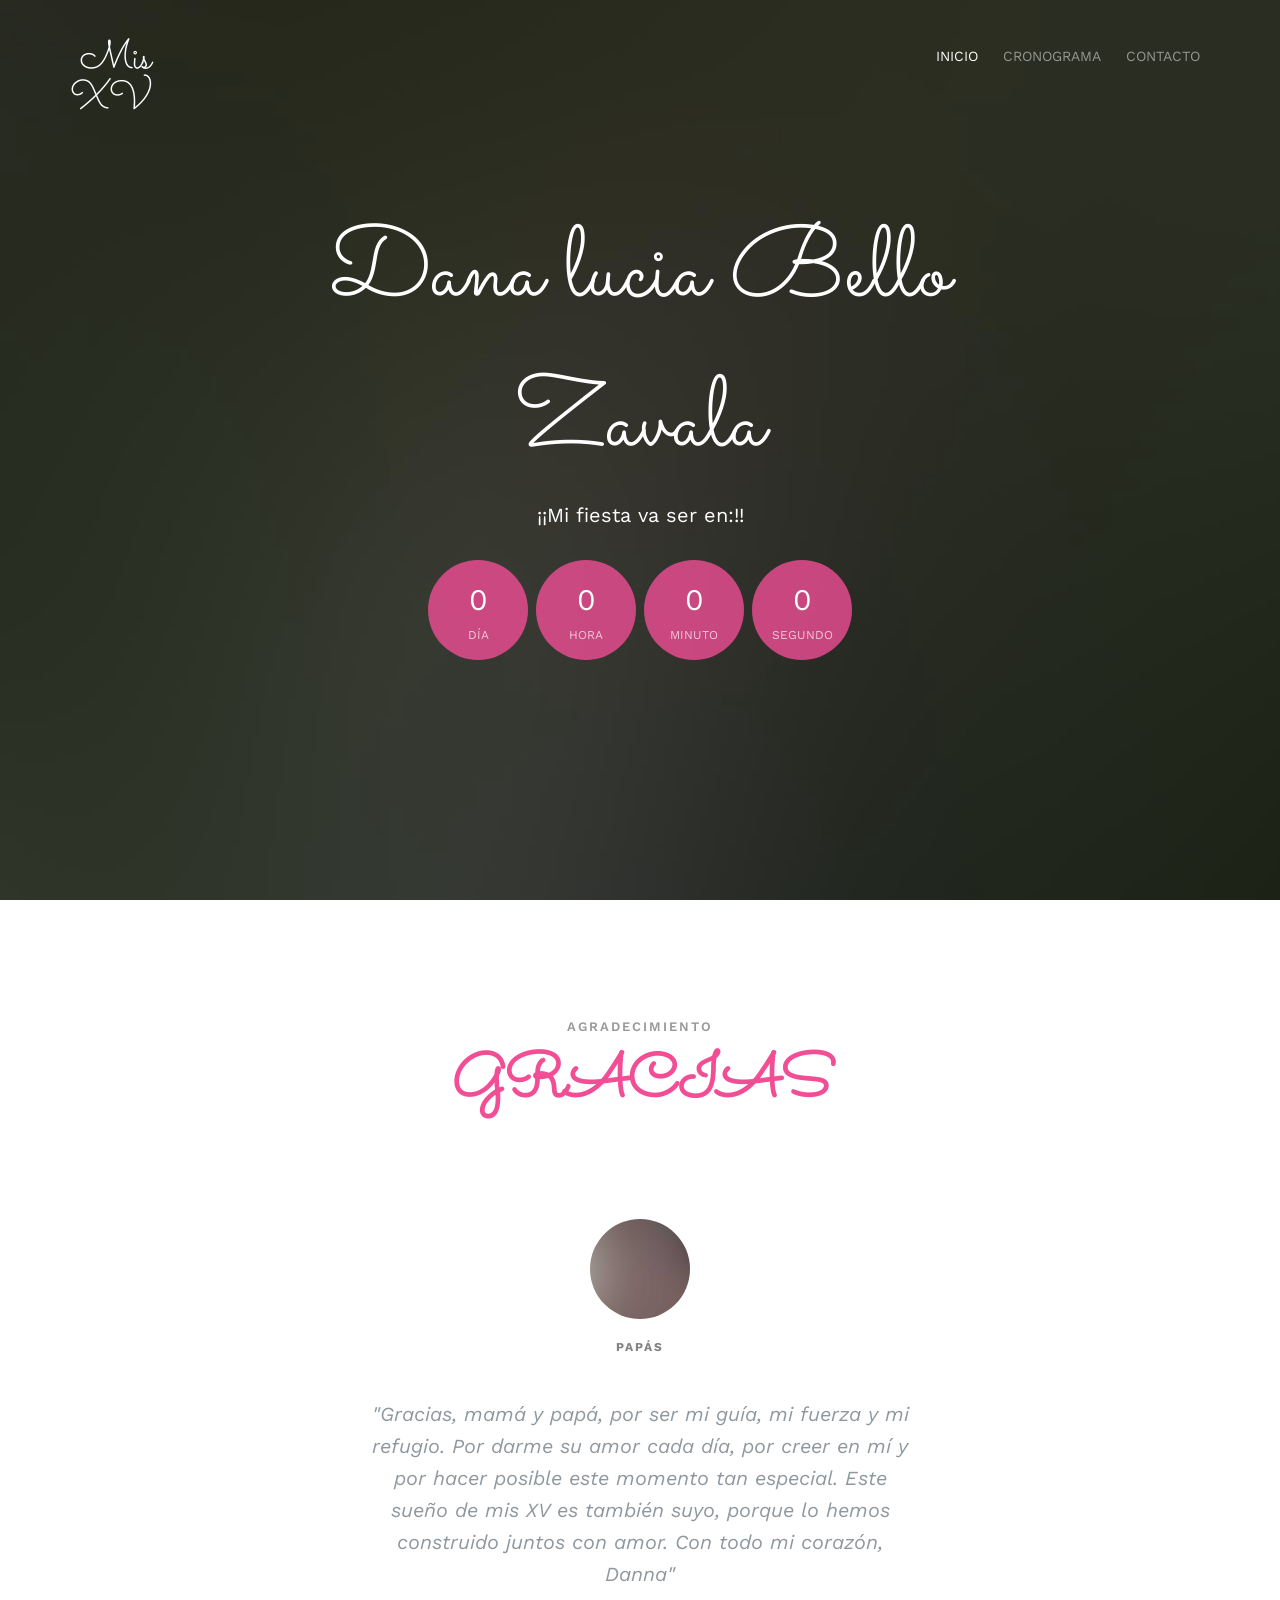
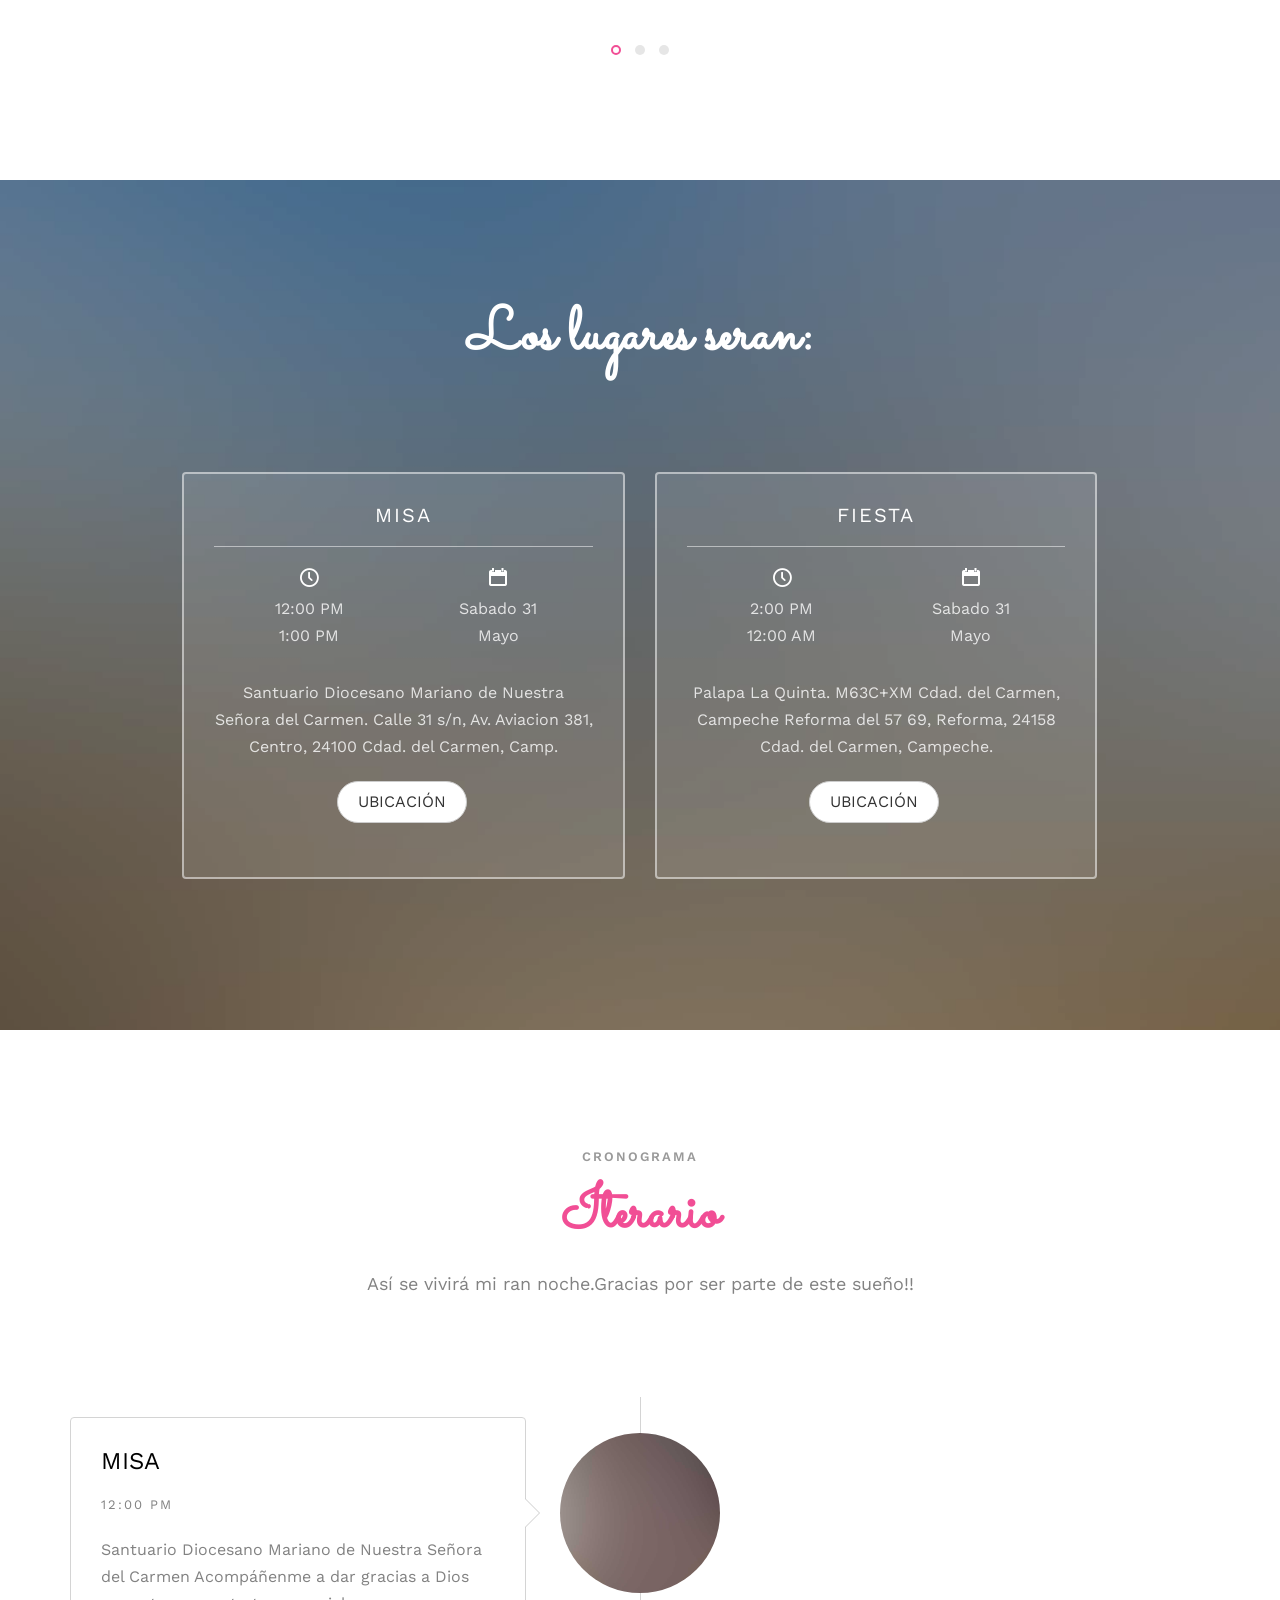
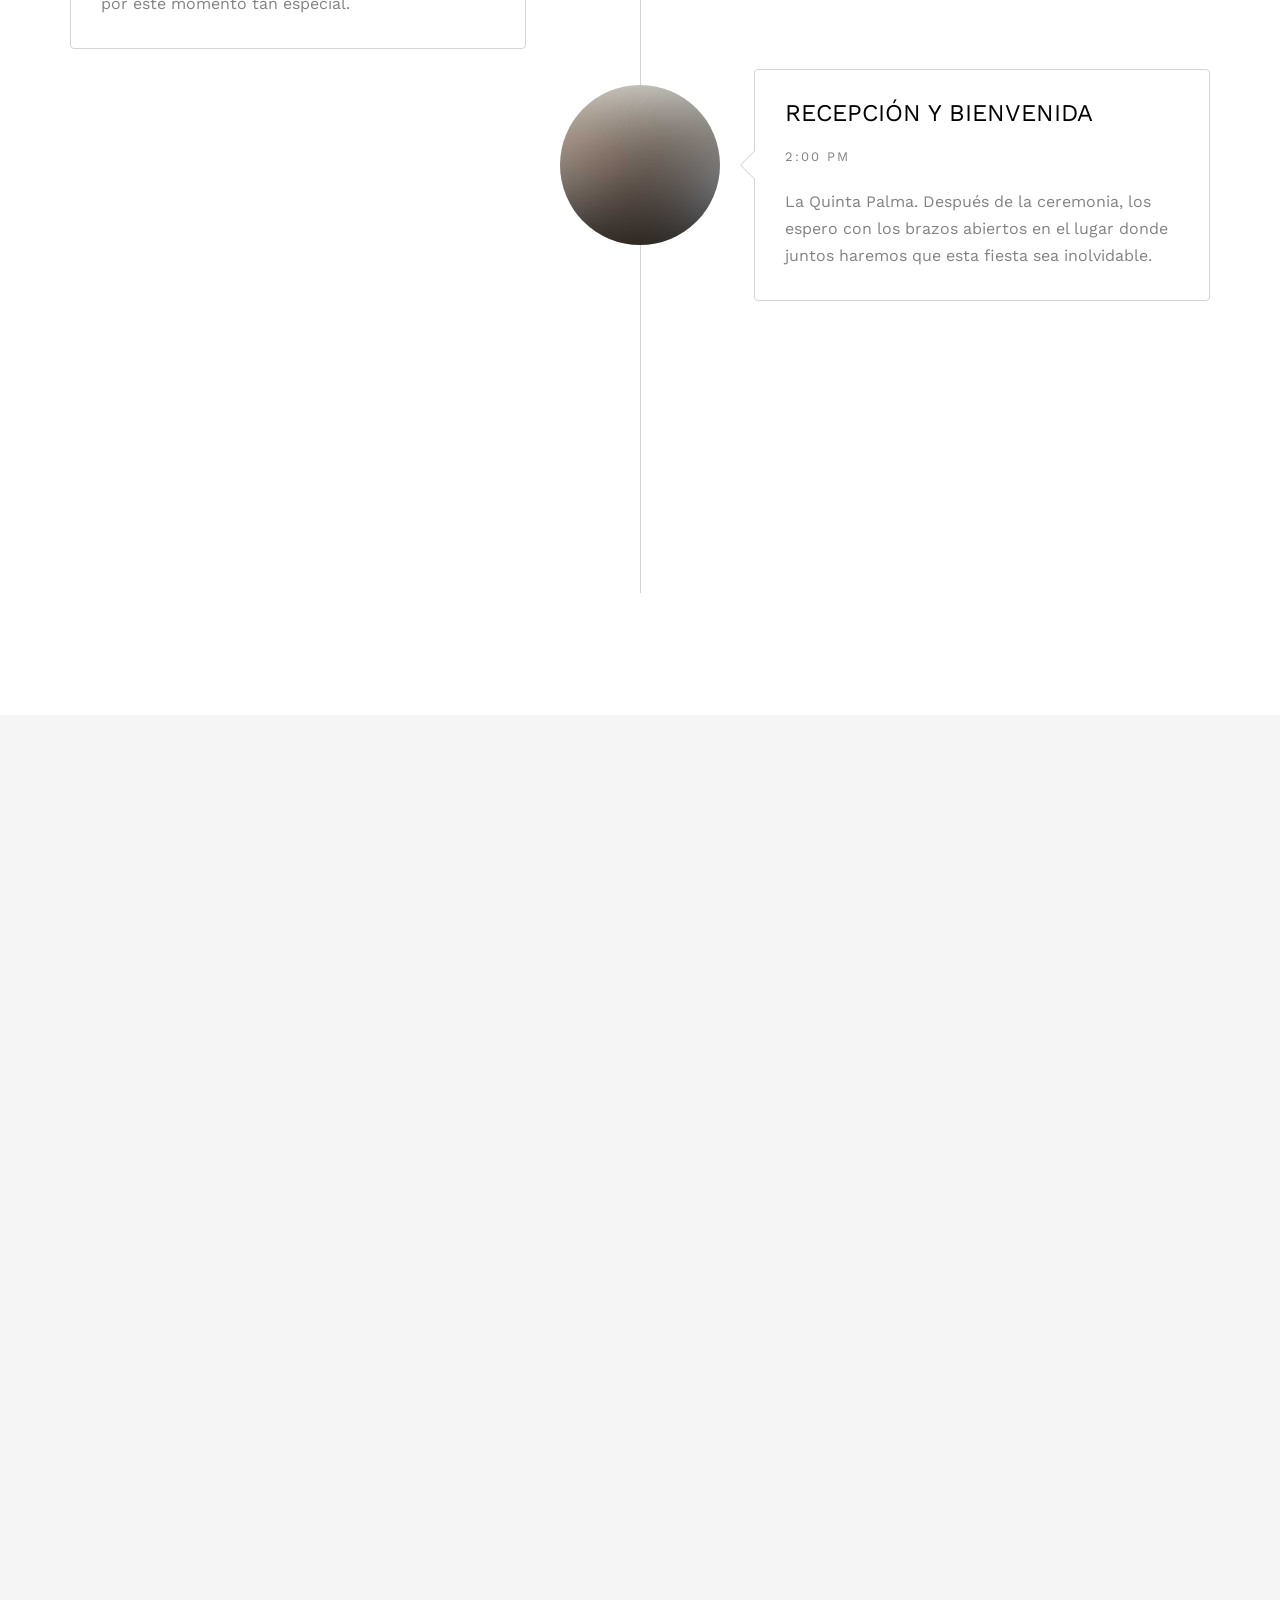
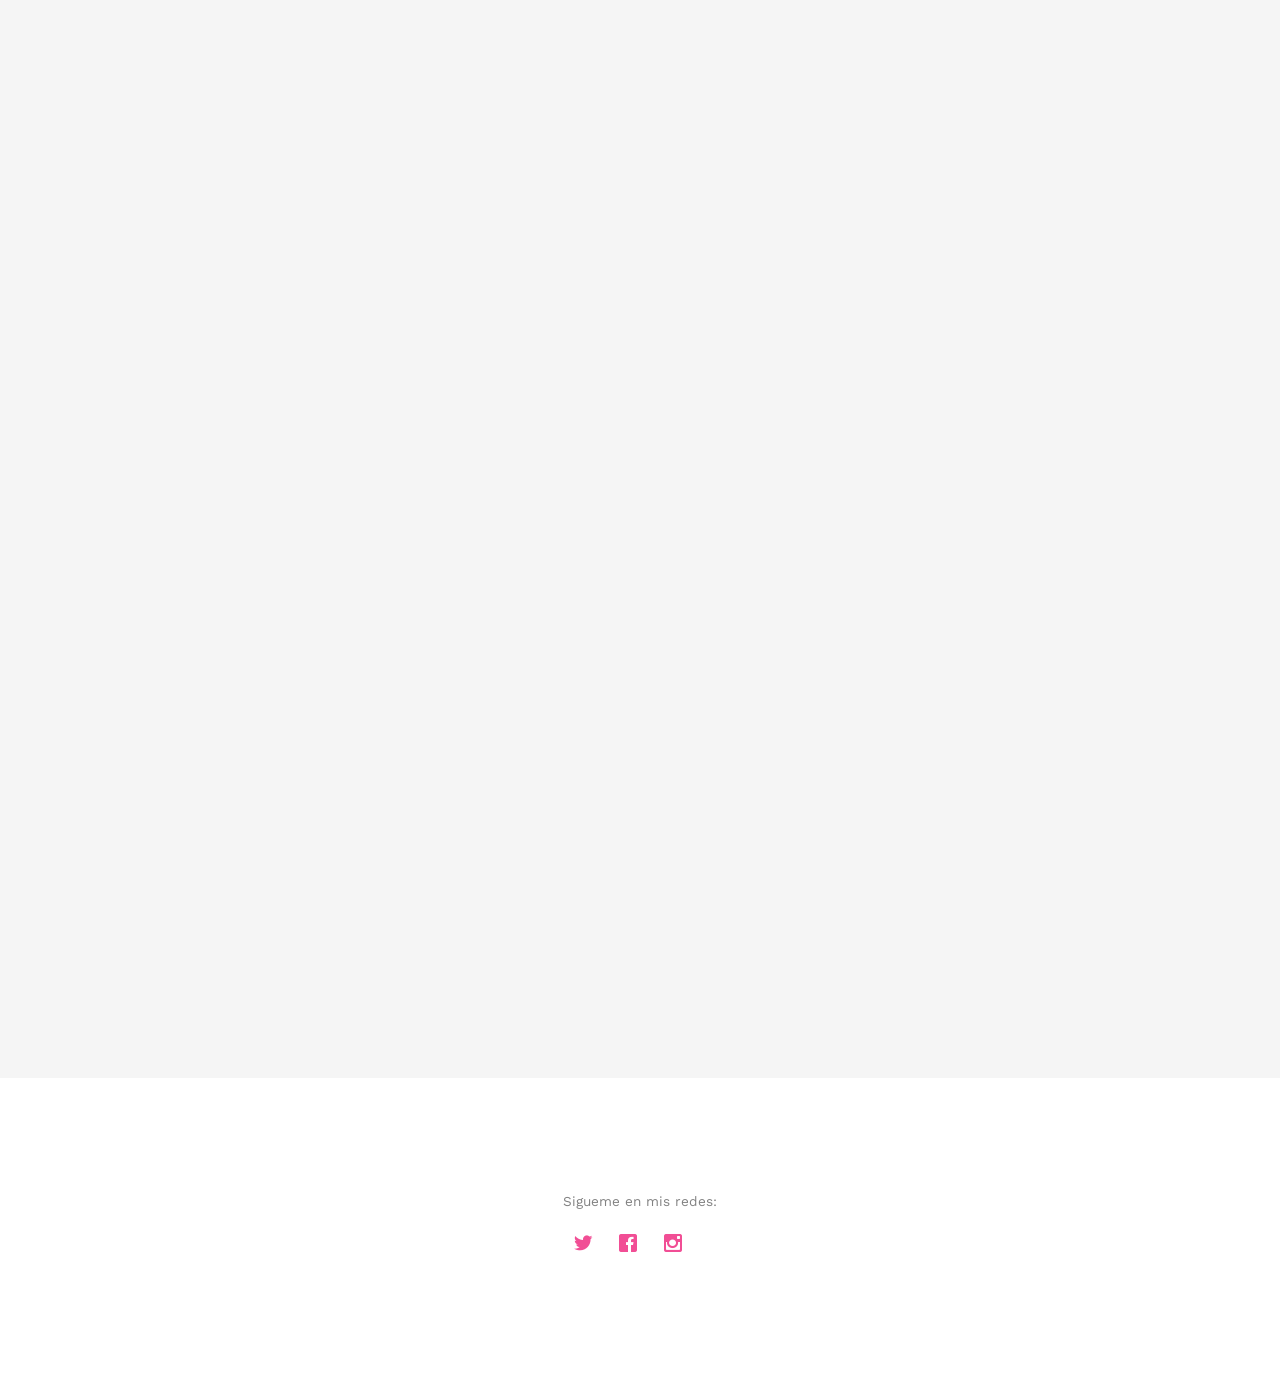
==== index.html @ a2188804 "Add files via upload" ====
<!DOCTYPE html>
<!--[if lt IE 7]>      <html class="no-js lt-ie9 lt-ie8 lt-ie7"> <![endif]-->
<!--[if IE 7]>         <html class="no-js lt-ie9 lt-ie8"> <![endif]-->
<!--[if IE 8]>         <html class="no-js lt-ie9"> <![endif]-->
<!--[if gt IE 8]><!--> <html class="no-js"> <!--<![endif]-->
	<head>
	<meta charset="utf-8">
	<meta http-equiv="X-UA-Compatible" content="IE=edge">
	<title>Mis XV &mdash; 100% Free Fully Responsive HTML5 Template by FREEHTML5.co</title>
	<meta name="viewport" content="width=device-width, initial-scale=1">
	<meta name="description" content="Free HTML5 Template by FREEHTML5.CO" />
	<meta name="keywords" content="free html5, free template, free bootstrap, html5, css3, mobile first, responsive" />
	<meta name="author" content="FREEHTML5.CO" />

  <!-- 
	//////////////////////////////////////////////////////

	FREE HTML5 TEMPLATE 
	DESIGNED & DEVELOPED by FREEHTML5.CO
		
	Website: 		http://freehtml5.co/
	Email: 			info@freehtml5.co
	Twitter: 		http://twitter.com/fh5co
	Facebook: 		https://www.facebook.com/fh5co

	//////////////////////////////////////////////////////
	 -->

  	<!-- Facebook and Twitter integration -->
	<meta property="og:title" content=""/>
	<meta property="og:image" content=""/>
	<meta property="og:url" content=""/>
	<meta property="og:site_name" content=""/>
	<meta property="og:description" content=""/>
	<meta name="twitter:title" content="" />
	<meta name="twitter:image" content="" />
	<meta name="twitter:url" content="" />
	<meta name="twitter:card" content="" />

	<link href='https://fonts.googleapis.com/css?family=Work+Sans:400,300,600,400italic,700' rel='stylesheet' type='text/css'>
	<link href="https://fonts.googleapis.com/css?family=Sacramento" rel="stylesheet">
	
	<!-- Animate.css -->
	<link rel="stylesheet" href="css/animate.css">
	<!-- Icomoon Icon Fonts-->
	<link rel="stylesheet" href="css/icomoon.css">
	<!-- Bootstrap  -->
	<link rel="stylesheet" href="css/bootstrap.css">

	<!-- Magnific Popup -->
	<link rel="stylesheet" href="css/magnific-popup.css">

	<!-- Owl Carousel  -->
	<link rel="stylesheet" href="css/owl.carousel.min.css">
	<link rel="stylesheet" href="css/owl.theme.default.min.css">

	<!-- Theme style  -->
	<link rel="stylesheet" href="css/style.css">

	<!-- Modernizr JS -->
	<script src="js/modernizr-2.6.2.min.js"></script>
	<!-- FOR IE9 below -->
	<!--[if lt IE 9]>
	<script src="js/respond.min.js"></script>
	<![endif]-->

	</head>
	<body>
		
	<div class="fh5co-loader"></div>
	
	<div id="page">
	<nav class="fh5co-nav" role="navigation">
		<div class="container">
			<div class="row">
				<div class="col-xs-2">
					<div id="fh5co-logo"><a href="index.html">Mis XV<strong></strong></a></div>
				</div>
				<div class="col-xs-10 text-right menu-1">
					<ul>
						<li class="active"><a href="index.html">Inicio</a></li>
						<li><a href="#fh5co-couple-story">Cronograma</a></li>
						<!--<li class="has-dropdown">
							<a href="services.html">Services</a>
							<ul class="dropdown">
								<li><a href="#">Web Design</a></li>
								<li><a href="#">eCommerce</a></li>
								<li><a href="#">Branding</a></li>
								<li><a href="#">API</a></li>
							</ul>
						</li>-->
						<!--<li class="has-dropdown">
							<a href="gallery.html">Gallery</a>
							<ul class="dropdown">
								<li><a href="#">HTML5</a></li>
								<li><a href="#">CSS3</a></li>
								<li><a href="#">Sass</a></li>
								<li><a href="#">jQuery</a></li>
							</ul>-->
						</li>
						<li><a href="https://wa.me/527121889838" target="_blank">Contacto</a></li>
					</ul>
				</div>
			</div>
			
		</div>
	</nav>

	<header id="fh5co-header" class="fh5co-cover" role="banner" style="background-image:url(images/img_bg_2.jpg);" data-stellar-background-ratio="0.5">
		<div class="overlay"></div>
		<div class="container">
			<div class="row">
				<div class="col-md-8 col-md-offset-2 text-center">
					<div class="display-t">
						<div class="display-tc animate-box" data-animate-effect="fadeIn">
							<h1>Dana lucia Bello Zavala</h1>
							<h2>¡¡Mi fiesta va ser en:!!</h2>
							<div class="simply-countdown simply-countdown-one"></div>
							<!--<p><a href="#" class="btn btn-default btn-sm">Save the date</a></p>-->
						</div>
					</div>
				</div>
			</div>
		</div>
	</header>

	<div id="fh5co-testimonial">
		<div class="container">
			<div class="row">
				<div class="row animate-box">
					<div class="col-md-8 col-md-offset-2 text-center fh5co-heading">
						<span>AGRADECIMIENTO</span>
						<h2>GRACIAS</h2>
					</div>
				</div>
				<div class="row">
					<div class="col-md-12 animate-box">
						<div class="wrap-testimony">
							<div class="owl-carousel-fullwidth">
								<div class="item">
									<div class="testimony-slide active text-center">
										<figure>
											<img src="images/couple-1.jpg" alt="user">
										</figure>
										<span>Papás</span>
										<blockquote>
											<p>"Gracias, mamá y papá, por ser mi guía, mi fuerza y mi refugio.
												Por darme su amor cada día, por creer en mí y por hacer posible este momento tan especial.
												Este sueño de mis XV es también suyo, porque lo hemos construido juntos con amor.
												
												Con todo mi corazón, Danna"</p>
										</blockquote>
									</div>
								</div>
								<div class="item">
									<div class="testimony-slide active text-center">
										<figure>
											<img src="images/couple-2.jpg" alt="user">
										</figure>
										<span>Famila</span>
										<blockquote>
											<p>"Gracias por estar presente en cada paso de mi vida.
												Por su apoyo, sus abrazos y sus palabras que siempre me animan.
												Hoy celebro mis XV años con alegría porque los tengo a ustedes a mi lado.
												
												Con cariño, Danna."</p>
										</blockquote>
									</div>
								</div>
								<div class="item">
									<div class="testimony-slide active text-center">
										<figure>
											<img src="images/couple-3.jpg" alt="user">
										</figure>
										<span>Invitados</span>
										<blockquote>
											<p>"Gracias por acompañarme en este día tan importante.
												Su presencia ilumina mi fiesta y llena mi corazón de felicidad.
												Espero que esta noche sea tan especial para ustedes como lo es para mí.
												
												Con mucha emoción, Danna."</p>
										</blockquote>
									</div>
								</div>
							</div>
						</div>
					</div>
				</div>
			</div>
		</div>
	</div>

	<!--<div id="fh5co-couple">
		<div class="container">
			<div class="row">
				<div class="col-md-8 col-md-offset-2 text-center fh5co-heading animate-box">
					<h2>Hello!</h2>
					<h3>November 28th, 2016 New York, USA</h3>
					<p>We invited you to celebrate our wedding</p>
				</div>
			</div>
			<div class="couple-wrap animate-box">
				<div class="couple-half">
					<div class="groom">
						<img src="images/groom.jpg" alt="groom" class="img-responsive">
					</div>
					<div class="desc-groom">
						<h3>Joefrey Mahusay</h3>
						<p>Far far away, behind the word mountains, far from the countries Vokalia and Consonantia, there live the blind texts. Separated they live in Bookmarksgrove</p>
					</div>
				</div>
				<p class="heart text-center"><i class="icon-heart2"></i></p>
				<div class="couple-half">
					<div class="bride">
						<img src="images/bride.jpg" alt="groom" class="img-responsive">
					</div>
					<div class="desc-bride">
						<h3>Sheila Mahusay</h3>
						<p>Far far away, behind the word mountains, far from the countries Vokalia and Consonantia, there live the blind texts. Separated they live in Bookmarksgrove</p>
					</div>
				</div>
			</div>
		</div>
	</div>-->

	<div id="fh5co-event" class="fh5co-bg" style="background-image:url(images/img_bg_3.jpg);">
		<div class="overlay"></div>
		<div class="container">
			<div class="row">
				<div class="col-md-8 col-md-offset-2 text-center fh5co-heading animate-box">
					<!--<span>Our Special Events</span>-->
					<h2>Los lugares seran:</h2>
				</div>
			</div>
			<div class="row">
				<div class="display-t">
					<div class="display-tc">
						<div class="col-md-10 col-md-offset-1">
							<div class="col-md-6 col-sm-6 text-center">
								<div class="event-wrap animate-box">
									<h3>Misa</h3>
									<div class="event-col">
										<i class="icon-clock"></i>
										<span>12:00 PM</span>
										<span>1:00 PM</span>
									</div>
									<div class="event-col">
										<i class="icon-calendar"></i>
										<span>Sabado 31</span>
										<span>Mayo</span>
									</div>
								<p>Santuario Diocesano Mariano de Nuestra Señora del Carmen. Calle 31 s/n, Av. Aviacion 381, Centro, 24100 Cdad. del Carmen, Camp.</p>
									<p><a href="https://maps.app.goo.gl/aw6MvXLF7DSbNkbe9" class="btn btn-default btn-sm">UBICACIÓN</a></p>
								</div>
							</div>
							<div class="col-md-6 col-sm-6 text-center">
								<div class="event-wrap animate-box">
									<h3>Fiesta</h3>
									<div class="event-col">
										<i class="icon-clock"></i>
										<span>2:00 PM</span>
										<span>12:00 AM</span>
									</div>
									<div class="event-col">
										<i class="icon-calendar"></i>
										<span>Sabado 31</span>
										<span>Mayo</span>
									</div>
									<p>Palapa La Quinta. M63C+XM Cdad. del Carmen, Campeche Reforma del 57 69, Reforma, 24158 Cdad. del Carmen, Campeche.</p>
									<p><a href="https://maps.app.goo.gl/PUahSH8vD7LzbbPcA" class="btn btn-default btn-sm">UBICACIÓN</a></p>
								</div>
							</div>
						</div>
					</div>
				</div>
			</div>
		</div>
	</div>

	<div id="fh5co-couple-story">
		<div class="container">
			<div class="row">
				<div class="col-md-8 col-md-offset-2 text-center fh5co-heading animate-box">
					<span>Cronograma</span>
					<h2>Iterario</h2>
					<p>Así se vivirá mi ran noche.Gracias por ser parte de este sueño!!</p>
				</div>
			</div>
			<div class="row">
				<div class="col-md-12 col-md-offset-0">
					<ul class="timeline animate-box">
						<li class="animate-box">
							<div class="timeline-badge" style="background-image:url(images/couple-1.jpg);"></div>
							<div class="timeline-panel">
								<div class="timeline-heading">
									<h3 class="timeline-title">MISA</h3>
									<span class="date">12:00 PM</span>
								</div>
								<div class="timeline-body">
									<p>Santuario Diocesano Mariano de Nuestra Señora del Carmen Acompáñenme a dar gracias a Dios por este momento tan especial.</p>
								</div>
							</div>
						</li>
						<li class="timeline-inverted animate-box">
							<div class="timeline-badge" style="background-image:url(images/couple-2.jpg);"></div>
							<div class="timeline-panel">
								<div class="timeline-heading">
									<h3 class="timeline-title">RECEPCIÓN Y BIENVENIDA</h3>
									<span class="date">2:00 PM</span>
								</div>
								<div class="timeline-body">
									<p>La Quinta Palma. Después de la ceremonia, los espero con los brazos abiertos en el lugar donde juntos haremos que esta fiesta sea inolvidable.</p>
								</div>
							</div>
						</li>
						<li class="animate-box">
							<div class="timeline-badge" style="background-image:url(images/couple-3.jpg);"></div>
							<div class="timeline-panel">
								<div class="timeline-heading">
									<h3 class="timeline-title">COMIDA Y CONVIVENCIA</h3>
									<span class="date">2:30 PM</span>
								</div>
								<div class="timeline-body">
									<p>Disfrutemos juntos, Es momento de compartir la mesa y disfrutar de una rica comida preparada con mucho cariño para todos ustedes.</p>
								</div>
							</div>
						</li>
			    	</ul>
				</div>
			</div>
		</div>
	</div>

	<div id="fh5co-gallery" class="fh5co-section-gray">
		<div class="container">
			<div class="row">
				<div class="col-md-8 col-md-offset-2 text-center fh5co-heading animate-box">
					<span>Mis Memorias</span>
					<h2>Galeria</h2>
					<p>Cada fotografía guarda un pedacito de mi historia…
					    Desde mis primeros pasos hasta este gran día, cada sonrisa, cada momento y cada persona que ha formado parte de mi vida están aquí, reflejados en estas imágenes llenas de amor y memorias inolvidables.
						Gracias por ser parte de este viaje que apenas comienza.
					</p>
				</div>
			</div>
			<div class="row row-bottom-padded-md">
				<div class="col-md-12">
					<ul id="fh5co-gallery-list">
						
						<li class="one-third animate-box" data-animate-effect="fadeIn" style="background-image: url(images/gallery-1.jpg); "> 
						<a href="images/gallery-1.jpg">
							<div class="case-studies-summary">
								<span>Niñes</span>
								<h2>Descripcion de la imagen</h2>
							</div>
						</a>
					</li>
					<li class="one-third animate-box" data-animate-effect="fadeIn" style="background-image: url(images/gallery-2.jpg); ">
						<a href="#" class="color-2">
							<div class="case-studies-summary">
								<span>Infancia</span>
								<h2>Descripcion de la imagen</h2>
							</div>
						</a>
					</li>


					<li class="one-third animate-box" data-animate-effect="fadeIn" style="background-image: url(images/gallery-3.jpg); ">
						<a href="#" class="color-3">
							<div class="case-studies-summary">
								<span>Adolecencia</span>
								<h2>Descripcion de la imagen</h2>
							</div>
						</a>
					</li>
					<!--<li class="one-third animate-box" data-animate-effect="fadeIn" style="background-image: url(images/gallery-4.jpg); ">
						<a href="#" class="color-4">
							<div class="case-studies-summary">
								<span>12 Photos</span>
								<h2>Company's Conference Room</h2>
							</div>
						</a>
					</li>

						<li class="one-third animate-box" data-animate-effect="fadeIn" style="background-image: url(images/gallery-5.jpg); ">
							<a href="#" class="color-3">
								<div class="case-studies-summary">
									<span>50 Photos</span>
									<h2>Useful baskets</h2>
								</div>
							</a>
						</li>
						<li class="one-third animate-box" data-animate-effect="fadeIn" style="background-image: url(images/gallery-6.jpg); ">
							<a href="#" class="color-4">
								<div class="case-studies-summary">
									<span>45 Photos</span>
									<h2>Skater man in the road</h2>
								</div>
							</a>
						</li>

						<li class="one-third animate-box" data-animate-effect="fadeIn" style="background-image: url(images/gallery-7.jpg); ">
							<a href="#" class="color-4">
								<div class="case-studies-summary">
									<span>35 Photos</span>
									<h2>Two Glas of Juice</h2>
								</div>
							</a>
						</li>

						<li class="one-third animate-box" data-animate-effect="fadeIn" style="background-image: url(images/gallery-8.jpg); "> 
							<a href="#" class="color-5">
								<div class="case-studies-summary">
									<span>90 Photos</span>
									<h2>Timer starts now!</h2>
								</div>
							</a>
						</li>
						<li class="one-third animate-box" data-animate-effect="fadeIn" style="background-image: url(images/gallery-9.jpg); ">
							<a href="#" class="color-6">
								<div class="case-studies-summary">
									<span>56 Photos</span>
									<h2>Beautiful sunset</h2>
								</div>
							</a>
						</li>-->
					</ul>		
				</div>
			</div>
		</div>
	</div>

	<!--<div id="fh5co-counter" class="fh5co-bg fh5co-counter" style="background-image:url(images/img_bg_5.jpg);">
		<div class="overlay"></div>
		<div class="container">
			<div class="row">
				<div class="display-t">
					<div class="display-tc">
						<div class="col-md-3 col-sm-6 animate-box">
							<div class="feature-center">
								<span class="icon">
									<i class="icon-users"></i>
								</span>

								<span class="counter js-counter" data-from="0" data-to="500" data-speed="5000" data-refresh-interval="50">1</span>
								<span class="counter-label">Estimated Guest</span>

							</div>
						</div>
						<div class="col-md-3 col-sm-6 animate-box">
							<div class="feature-center">
								<span class="icon">
									<i class="icon-user"></i>
								</span>

								<span class="counter js-counter" data-from="0" data-to="1000" data-speed="5000" data-refresh-interval="50">1</span>
								<span class="counter-label">We Catter</span>
							</div>
						</div>
						<div class="col-md-3 col-sm-6 animate-box">
							<div class="feature-center">
								<span class="icon">
									<i class="icon-calendar"></i>
								</span>
								<span class="counter js-counter" data-from="0" data-to="402" data-speed="5000" data-refresh-interval="50">1</span>
								<span class="counter-label">Events Done</span>
							</div>
						</div>
						<div class="col-md-3 col-sm-6 animate-box">
							<div class="feature-center">
								<span class="icon">
									<i class="icon-clock"></i>
								</span>

								<span class="counter js-counter" data-from="0" data-to="2345" data-speed="5000" data-refresh-interval="50">1</span>
								<span class="counter-label">Hours Spent</span>

							</div>
						</div>
					</div>
				</div>
			</div>
		</div>
	</div>-->

	<div id="fh5co-services" class="fh5co-section-gray">
		<div class="container">
			
			<div class="row animate-box">
				<div class="col-md-8 col-md-offset-2 text-center fh5co-heading">
					<h2>We Offer Services</h2>
					<p>Dignissimos asperiores vitae velit veniam totam fuga molestias accusamus alias autem provident. Odit ab aliquam dolor eius.</p>
					<p><a href="https://mesaderegalos.liverpool.com.mx/milistaderegalos/51654977" class="btn btn-default btn-sm">Regalar</a></p>
				</div>
			</div>

			<div class="row">
				<div class="col-md-6 animate-box">
					<div class="fh5co-video fh5co-bg" style="background-image: url(images/img_bg_3.jpg); ">
						<a href="https://vimeo.com/channels/staffpicks/93951774" class="popup-vimeo"><i class="icon-video2"></i></a>
						<div class="overlay"></div>
					</div>
				</div>
			</div>

			
		</div>
	</div>


	<!--<div id="fh5co-started" class="fh5co-bg" style="background-image:url(images/img_bg_4.jpg);">
		<div class="overlay"></div>
		<div class="container">
			<div class="row animate-box">
				<div class="col-md-8 col-md-offset-2 text-center fh5co-heading">
					<h2>Are You Attending?</h2>
					<p>Please Fill-up the form to notify you that you're attending. Thanks.</p>
				</div>
			</div>
			<div class="row animate-box">
				<div class="col-md-10 col-md-offset-1">
					<form class="form-inline">
						<div class="col-md-4 col-sm-4">
							<div class="form-group">
								<label for="name" class="sr-only">Name</label>
								<input type="name" class="form-control" id="name" placeholder="Name">
							</div>
						</div>
						<div class="col-md-4 col-sm-4">
							<div class="form-group">
								<label for="email" class="sr-only">Email</label>
								<input type="email" class="form-control" id="email" placeholder="Email">
							</div>
						</div>
						<div class="col-md-4 col-sm-4">
							<button type="submit" class="btn btn-default btn-block">I am Attending</button>
						</div>
					</form>
				</div>
			</div>
		</div>
	</div>-->

	<footer id="fh5co-footer" role="contentinfo">
		<div class="container">

			<div class="row copyright">
				<div class="col-md-12 text-center">
					<p>
						<small class="block">Sigueme en mis redes:</small> 
						<!--<small class="block">Designed by <a href="http://freehtml5.co/" target="_blank">FREEHTML5.co</a> Demo Images: <a href="http://unsplash.co/" target="_blank">Unsplash</a></small>-->
					</p>
					<p>
						<ul class="fh5co-social-icons">
							<li><a href="#"><i class="icon-twitter"></i></a></li>
							<li><a href="#"><i class="icon-facebook"></i></a></li>
							<li><a href="#"><i class="icon-instagram"></i></a></li>
							<li><a href="#"><i class="icon-whatsapp"></i></a></li>
						</ul>
					</p>
				</div>
			</div>

		</div>
	</footer>
	</div>

	<div class="gototop js-top">
		<a href="#" class="js-gotop"><i class="icon-arrow-up"></i></a>
	</div>
	
	<!-- jQuery -->
	<script src="js/jquery.min.js"></script>
	<!-- jQuery Easing -->
	<script src="js/jquery.easing.1.3.js"></script>
	<!-- Bootstrap -->
	<script src="js/bootstrap.min.js"></script>
	<!-- Waypoints -->
	<script src="js/jquery.waypoints.min.js"></script>
	<!-- Carousel -->
	<script src="js/owl.carousel.min.js"></script>
	<!-- countTo -->
	<script src="js/jquery.countTo.js"></script>

	<!-- Stellar -->
	<script src="js/jquery.stellar.min.js"></script>
	<!-- Magnific Popup -->
	<script src="js/jquery.magnific-popup.min.js"></script>
	<script src="js/magnific-popup-options.js"></script>

	<!-- // <script src="https://cdnjs.cloudflare.com/ajax/libs/prism/0.0.1/prism.min.js"></script> -->
	<script src="js/simplyCountdown.js"></script>
	<!-- Main -->
	<script src="js/main.js"></script>

	<script>
    var d = new Date(new Date().getTime() + 200 * 120 * 120 * 2000);

    // default example
    simplyCountdown('.simply-countdown-one', {
    year: 2025,
    month: 5,
    day: 30,
    hours: 29,
    minutes: 60,
    seconds: 0
});

    //jQuery example
    $('#simply-countdown-losange').simplyCountdown({
        year: d.getFullYear(),
        month: d.getMonth() + 1,
        day: d.getDate(),
        enableUtc: false
    });
</script>

	</body>
</html>
---- css/icomoon.css ----
@font-face {
  font-family: 'icomoon';
  src:  url('../fonts/icomoon/icomoon.eot?6iuir');
  src:  url('../fonts/icomoon/icomoon.eot?6iuir#iefix') format('embedded-opentype'),
    url('../fonts/icomoon/icomoon.ttf?6iuir') format('truetype'),
    url('../fonts/icomoon/icomoon.woff?6iuir') format('woff'),
    url('../fonts/icomoon/icomoon.svg?6iuir#icomoon') format('svg');
  font-weight: normal;
  font-style: normal;
}

[class^="icon-"], [class*=" icon-"] {
  /* use !important to prevent issues with browser extensions that change fonts */
  font-family: 'icomoon' !important;
  speak: none;
  font-style: normal;
  font-weight: normal;
  font-variant: normal;
  text-transform: none;
  line-height: 1;

  /* Better Font Rendering =========== */
  -webkit-font-smoothing: antialiased;
  -moz-osx-font-smoothing: grayscale;
}

.icon-eye:before {
  content: "\e000";
}
.icon-paper-clip:before {
  content: "\e001";
}
.icon-mail:before {
  content: "\e002";
}
.icon-toggle:before {
  content: "\e003";
}
.icon-layout:before {
  content: "\e004";
}
.icon-link:before {
  content: "\e005";
}
.icon-bell:before {
  content: "\e006";
}
.icon-lock:before {
  content: "\e007";
}
.icon-unlock:before {
  content: "\e008";
}
.icon-ribbon:before {
  content: "\e009";
}
.icon-image:before {
  content: "\e010";
}
.icon-signal:before {
  content: "\e011";
}
.icon-target:before {
  content: "\e012";
}
.icon-clipboard:before {
  content: "\e013";
}
.icon-clock:before {
  content: "\e014";
}
.icon-watch:before {
  content: "\e015";
}
.icon-air-play:before {
  content: "\e016";
}
.icon-camera:before {
  content: "\e017";
}
.icon-video:before {
  content: "\e018";
}
.icon-disc:before {
  content: "\e019";
}
.icon-printer:before {
  content: "\e020";
}
.icon-monitor:before {
  content: "\e021";
}
.icon-server:before {
  content: "\e022";
}
.icon-cog:before {
  content: "\e023";
}
.icon-heart:before {
  content: "\e024";
}
.icon-paragraph:before {
  content: "\e025";
}
.icon-align-justify:before {
  content: "\e026";
}
.icon-align-left:before {
  content: "\e027";
}
.icon-align-center:before {
  content: "\e028";
}
.icon-align-right:before {
  content: "\e029";
}
.icon-book:before {
  content: "\e030";
}
.icon-layers:before {
  content: "\e031";
}
.icon-stack:before {
  content: "\e032";
}
.icon-stack-2:before {
  content: "\e033";
}
.icon-paper:before {
  content: "\e034";
}
.icon-paper-stack:before {
  content: "\e035";
}
.icon-search:before {
  content: "\e036";
}
.icon-zoom-in:before {
  content: "\e037";
}
.icon-zoom-out:before {
  content: "\e038";
}
.icon-reply:before {
  content: "\e039";
}
.icon-circle-plus:before {
  content: "\e040";
}
.icon-circle-minus:before {
  content: "\e041";
}
.icon-circle-check:before {
  content: "\e042";
}
.icon-circle-cross:before {
  content: "\e043";
}
.icon-square-plus:before {
  content: "\e044";
}
.icon-square-minus:before {
  content: "\e045";
}
.icon-square-check:before {
  content: "\e046";
}
.icon-square-cross:before {
  content: "\e047";
}
.icon-microphone:before {
  content: "\e048";
}
.icon-record:before {
  content: "\e049";
}
.icon-skip-back:before {
  content: "\e050";
}
.icon-rewind:before {
  content: "\e051";
}
.icon-play:before {
  content: "\e052";
}
.icon-pause:before {
  content: "\e053";
}
.icon-stop:before {
  content: "\e054";
}
.icon-fast-forward:before {
  content: "\e055";
}
.icon-skip-forward:before {
  content: "\e056";
}
.icon-shuffle:before {
  content: "\e057";
}
.icon-repeat:before {
  content: "\e058";
}
.icon-folder:before {
  content: "\e059";
}
.icon-umbrella:before {
  content: "\e060";
}
.icon-moon:before {
  content: "\e061";
}
.icon-thermometer:before {
  content: "\e062";
}
.icon-drop:before {
  content: "\e063";
}
.icon-sun:before {
  content: "\e064";
}
.icon-cloud:before {
  content: "\e065";
}
.icon-cloud-upload:before {
  content: "\e066";
}
.icon-cloud-download:before {
  content: "\e067";
}
.icon-upload:before {
  content: "\e068";
}
.icon-download:before {
  content: "\e069";
}
.icon-location:before {
  content: "\e070";
}
.icon-location-2:before {
  content: "\e071";
}
.icon-map:before {
  content: "\e072";
}
.icon-battery:before {
  content: "\e073";
}
.icon-head:before {
  content: "\e074";
}
.icon-briefcase:before {
  content: "\e075";
}
.icon-speech-bubble:before {
  content: "\e076";
}
.icon-anchor:before {
  content: "\e077";
}
.icon-globe:before {
  content: "\e078";
}
.icon-box:before {
  content: "\e079";
}
.icon-reload:before {
  content: "\e080";
}
.icon-share:before {
  content: "\e081";
}
.icon-marquee:before {
  content: "\e082";
}
.icon-marquee-plus:before {
  content: "\e083";
}
.icon-marquee-minus:before {
  content: "\e084";
}
.icon-tag:before {
  content: "\e085";
}
.icon-power:before {
  content: "\e086";
}
.icon-command:before {
  content: "\e087";
}
.icon-alt:before {
  content: "\e088";
}
.icon-esc:before {
  content: "\e089";
}
.icon-bar-graph:before {
  content: "\e090";
}
.icon-bar-graph-2:before {
  content: "\e091";
}
.icon-pie-graph:before {
  content: "\e092";
}
.icon-star:before {
  content: "\e093";
}
.icon-arrow-left:before {
  content: "\e094";
}
.icon-arrow-right:before {
  content: "\e095";
}
.icon-arrow-up:before {
  content: "\e096";
}
.icon-arrow-down:before {
  content: "\e097";
}
.icon-volume:before {
  content: "\e098";
}
.icon-mute:before {
  content: "\e099";
}
.icon-content-right:before {
  content: "\e100";
}
.icon-content-left:before {
  content: "\e101";
}
.icon-grid:before {
  content: "\e102";
}
.icon-grid-2:before {
  content: "\e103";
}
.icon-columns:before {
  content: "\e104";
}
.icon-loader:before {
  content: "\e105";
}
.icon-bag:before {
  content: "\e106";
}
.icon-ban:before {
  content: "\e107";
}
.icon-flag:before {
  content: "\e108";
}
.icon-trash:before {
  content: "\e109";
}
.icon-expand:before {
  content: "\e110";
}
.icon-contract:before {
  content: "\e111";
}
.icon-maximize:before {
  content: "\e112";
}
.icon-minimize:before {
  content: "\e113";
}
.icon-plus:before {
  content: "\e114";
}
.icon-minus:before {
  content: "\e115";
}
.icon-check:before {
  content: "\e116";
}
.icon-cross:before {
  content: "\e117";
}
.icon-move:before {
  content: "\e118";
}
.icon-delete:before {
  content: "\e119";
}
.icon-menu:before {
  content: "\e120";
}
.icon-archive:before {
  content: "\e121";
}
.icon-inbox:before {
  content: "\e122";
}
.icon-outbox:before {
  content: "\e123";
}
.icon-file:before {
  content: "\e124";
}
.icon-file-add:before {
  content: "\e125";
}
.icon-file-subtract:before {
  content: "\e126";
}
.icon-help:before {
  content: "\e127";
}
.icon-open:before {
  content: "\e128";
}
.icon-ellipsis:before {
  content: "\e129";
}
.icon-add-to-list:before {
  content: "\e900";
}
.icon-classic-computer:before {
  content: "\e901";
}
.icon-controller-fast-backward:before {
  content: "\e902";
}
.icon-creative-commons-attribution:before {
  content: "\e903";
}
.icon-creative-commons-noderivs:before {
  content: "\e904";
}
.icon-creative-commons-noncommercial-eu:before {
  content: "\e905";
}
.icon-creative-commons-noncommercial-us:before {
  content: "\e906";
}
.icon-creative-commons-public-domain:before {
  content: "\e907";
}
.icon-creative-commons-remix:before {
  content: "\e908";
}
.icon-creative-commons-share:before {
  content: "\e909";
}
.icon-creative-commons-sharealike:before {
  content: "\e90a";
}
.icon-creative-commons:before {
  content: "\e90b";
}
.icon-document-landscape:before {
  content: "\e90c";
}
.icon-remove-user:before {
  content: "\e90d";
}
.icon-warning:before {
  content: "\e90e";
}
.icon-arrow-bold-down:before {
  content: "\e90f";
}
.icon-arrow-bold-left:before {
  content: "\e910";
}
.icon-arrow-bold-right:before {
  content: "\e911";
}
.icon-arrow-bold-up:before {
  content: "\e912";
}
.icon-arrow-down2:before {
  content: "\e913";
}
.icon-arrow-left2:before {
  content: "\e914";
}
.icon-arrow-long-down:before {
  content: "\e915";
}
.icon-arrow-long-left:before {
  content: "\e916";
}
.icon-arrow-long-right:before {
  content: "\e917";
}
.icon-arrow-long-up:before {
  content: "\e918";
}
.icon-arrow-right2:before {
  content: "\e919";
}
.icon-arrow-up2:before {
  content: "\e91a";
}
.icon-arrow-with-circle-down:before {
  content: "\e91b";
}
.icon-arrow-with-circle-left:before {
  content: "\e91c";
}
.icon-arrow-with-circle-right:before {
  content: "\e91d";
}
.icon-arrow-with-circle-up:before {
  content: "\e91e";
}
.icon-bookmark:before {
  content: "\e91f";
}
.icon-bookmarks:before {
  content: "\e920";
}
.icon-chevron-down:before {
  content: "\e921";
}
.icon-chevron-left:before {
  content: "\e922";
}
.icon-chevron-right:before {
  content: "\e923";
}
.icon-chevron-small-down:before {
  content: "\e924";
}
.icon-chevron-small-left:before {
  content: "\e925";
}
.icon-chevron-small-right:before {
  content: "\e926";
}
.icon-chevron-small-up:before {
  content: "\e927";
}
.icon-chevron-thin-down:before {
  content: "\e928";
}
.icon-chevron-thin-left:before {
  content: "\e929";
}
.icon-chevron-thin-right:before {
  content: "\e92a";
}
.icon-chevron-thin-up:before {
  content: "\e92b";
}
.icon-chevron-up:before {
  content: "\e92c";
}
.icon-chevron-with-circle-down:before {
  content: "\e92d";
}
.icon-chevron-with-circle-left:before {
  content: "\e92e";
}
.icon-chevron-with-circle-right:before {
  content: "\e92f";
}
.icon-chevron-with-circle-up:before {
  content: "\e930";
}
.icon-cloud2:before {
  content: "\e931";
}
.icon-controller-fast-forward:before {
  content: "\e932";
}
.icon-controller-jump-to-start:before {
  content: "\e933";
}
.icon-controller-next:before {
  content: "\e934";
}
.icon-controller-paus:before {
  content: "\e935";
}
.icon-controller-play:before {
  content: "\e936";
}
.icon-controller-record:before {
  content: "\e937";
}
.icon-controller-stop:before {
  content: "\e938";
}
.icon-controller-volume:before {
  content: "\e939";
}
.icon-dot-single:before {
  content: "\e93a";
}
.icon-dots-three-horizontal:before {
  content: "\e93b";
}
.icon-dots-three-vertical:before {
  content: "\e93c";
}
.icon-dots-two-horizontal:before {
  content: "\e93d";
}
.icon-dots-two-vertical:before {
  content: "\e93e";
}
.icon-download2:before {
  content: "\e93f";
}
.icon-emoji-flirt:before {
  content: "\e940";
}
.icon-flow-branch:before {
  content: "\e941";
}
.icon-flow-cascade:before {
  content: "\e942";
}
.icon-flow-line:before {
  content: "\e943";
}
.icon-flow-parallel:before {
  content: "\e944";
}
.icon-flow-tree:before {
  content: "\e945";
}
.icon-install:before {
  content: "\e946";
}
.icon-layers2:before {
  content: "\e947";
}
.icon-open-book:before {
  content: "\e948";
}
.icon-resize-100:before {
  content: "\e949";
}
.icon-resize-full-screen:before {
  content: "\e94a";
}
.icon-save:before {
  content: "\e94b";
}
.icon-select-arrows:before {
  content: "\e94c";
}
.icon-sound-mute:before {
  content: "\e94d";
}
.icon-sound:before {
  content: "\e94e";
}
.icon-trash2:before {
  content: "\e94f";
}
.icon-triangle-down:before {
  content: "\e950";
}
.icon-triangle-left:before {
  content: "\e951";
}
.icon-triangle-right:before {
  content: "\e952";
}
.icon-triangle-up:before {
  content: "\e953";
}
.icon-uninstall:before {
  content: "\e954";
}
.icon-upload-to-cloud:before {
  content: "\e955";
}
.icon-upload2:before {
  content: "\e956";
}
.icon-add-user:before {
  content: "\e957";
}
.icon-address:before {
  content: "\e958";
}
.icon-adjust:before {
  content: "\e959";
}
.icon-air:before {
  content: "\e95a";
}
.icon-aircraft-landing:before {
  content: "\e95b";
}
.icon-aircraft-take-off:before {
  content: "\e95c";
}
.icon-aircraft:before {
  content: "\e95d";
}
.icon-align-bottom:before {
  content: "\e95e";
}
.icon-align-horizontal-middle:before {
  content: "\e95f";
}
.icon-align-left2:before {
  content: "\e960";
}
.icon-align-right2:before {
  content: "\e961";
}
.icon-align-top:before {
  content: "\e962";
}
.icon-align-vertical-middle:before {
  content: "\e963";
}
.icon-archive2:before {
  content: "\e964";
}
.icon-area-graph:before {
  content: "\e965";
}
.icon-attachment:before {
  content: "\e966";
}
.icon-awareness-ribbon:before {
  content: "\e967";
}
.icon-back-in-time:before {
  content: "\e968";
}
.icon-back:before {
  content: "\e969";
}
.icon-bar-graph2:before {
  content: "\e96a";
}
.icon-battery2:before {
  content: "\e96b";
}
.icon-beamed-note:before {
  content: "\e96c";
}
.icon-bell2:before {
  content: "\e96d";
}
.icon-blackboard:before {
  content: "\e96e";
}
.icon-block:before {
  content: "\e96f";
}
.icon-book2:before {
  content: "\e970";
}
.icon-bowl:before {
  content: "\e971";
}
.icon-box2:before {
  content: "\e972";
}
.icon-briefcase2:before {
  content: "\e973";
}
.icon-browser:before {
  content: "\e974";
}
.icon-brush:before {
  content: "\e975";
}
.icon-bucket:before {
  content: "\e976";
}
.icon-cake:before {
  content: "\e977";
}
.icon-calculator:before {
  content: "\e978";
}
.icon-calendar:before {
  content: "\e979";
}
.icon-camera2:before {
  content: "\e97a";
}
.icon-ccw:before {
  content: "\e97b";
}
.icon-chat:before {
  content: "\e97c";
}
.icon-check2:before {
  content: "\e97d";
}
.icon-circle-with-cross:before {
  content: "\e97e";
}
.icon-circle-with-minus:before {
  content: "\e97f";
}
.icon-circle-with-plus:before {
  content: "\e980";
}
.icon-circle:before {
  content: "\e981";
}
.icon-circular-graph:before {
  content: "\e982";
}
.icon-clapperboard:before {
  content: "\e983";
}
.icon-clipboard2:before {
  content: "\e984";
}
.icon-clock2:before {
  content: "\e985";
}
.icon-code:before {
  content: "\e986";
}
.icon-cog2:before {
  content: "\e987";
}
.icon-colours:before {
  content: "\e988";
}
.icon-compass:before {
  content: "\e989";
}
.icon-copy:before {
  content: "\e98a";
}
.icon-credit-card:before {
  content: "\e98b";
}
.icon-credit:before {
  content: "\e98c";
}
.icon-cross2:before {
  content: "\e98d";
}
.icon-cup:before {
  content: "\e98e";
}
.icon-cw:before {
  content: "\e98f";
}
.icon-cycle:before {
  content: "\e990";
}
.icon-database:before {
  content: "\e991";
}
.icon-dial-pad:before {
  content: "\e992";
}
.icon-direction:before {
  content: "\e993";
}
.icon-document:before {
  content: "\e994";
}
.icon-documents:before {
  content: "\e995";
}
.icon-drink:before {
  content: "\e996";
}
.icon-drive:before {
  content: "\e997";
}
.icon-drop2:before {
  content: "\e998";
}
.icon-edit:before {
  content: "\e999";
}
.icon-email:before {
  content: "\e99a";
}
.icon-emoji-happy:before {
  content: "\e99b";
}
.icon-emoji-neutral:before {
  content: "\e99c";
}
.icon-emoji-sad:before {
  content: "\e99d";
}
.icon-erase:before {
  content: "\e99e";
}
.icon-eraser:before {
  content: "\e99f";
}
.icon-export:before {
  content: "\e9a0";
}
.icon-eye2:before {
  content: "\e9a1";
}
.icon-feather:before {
  content: "\e9a2";
}
.icon-flag2:before {
  content: "\e9a3";
}
.icon-flash:before {
  content: "\e9a4";
}
.icon-flashlight:before {
  content: "\e9a5";
}
.icon-flat-brush:before {
  content: "\e9a6";
}
.icon-folder-images:before {
  content: "\e9a7";
}
.icon-folder-music:before {
  content: "\e9a8";
}
.icon-folder-video:before {
  content: "\e9a9";
}
.icon-folder2:before {
  content: "\e9aa";
}
.icon-forward:before {
  content: "\e9ab";
}
.icon-funnel:before {
  content: "\e9ac";
}
.icon-game-controller:before {
  content: "\e9ad";
}
.icon-gauge:before {
  content: "\e9ae";
}
.icon-globe2:before {
  content: "\e9af";
}
.icon-graduation-cap:before {
  content: "\e9b0";
}
.icon-grid2:before {
  content: "\e9b1";
}
.icon-hair-cross:before {
  content: "\e9b2";
}
.icon-hand:before {
  content: "\e9b3";
}
.icon-heart-outlined:before {
  content: "\e9b4";
}
.icon-heart2:before {
  content: "\e9b5";
}
.icon-help-with-circle:before {
  content: "\e9b6";
}
.icon-help2:before {
  content: "\e9b7";
}
.icon-home:before {
  content: "\e9b8";
}
.icon-hour-glass:before {
  content: "\e9b9";
}
.icon-image-inverted:before {
  content: "\e9ba";
}
.icon-image2:before {
  content: "\e9bb";
}
.icon-images:before {
  content: "\e9bc";
}
.icon-inbox2:before {
  content: "\e9bd";
}
.icon-infinity:before {
  content: "\e9be";
}
.icon-info-with-circle:before {
  content: "\e9bf";
}
.icon-info:before {
  content: "\e9c0";
}
.icon-key:before {
  content: "\e9c1";
}
.icon-keyboard:before {
  content: "\e9c2";
}
.icon-lab-flask:before {
  content: "\e9c3";
}
.icon-landline:before {
  content: "\e9c4";
}
.icon-language:before {
  content: "\e9c5";
}
.icon-laptop:before {
  content: "\e9c6";
}
.icon-leaf:before {
  content: "\e9c7";
}
.icon-level-down:before {
  content: "\e9c8";
}
.icon-level-up:before {
  content: "\e9c9";
}
.icon-lifebuoy:before {
  content: "\e9ca";
}
.icon-light-bulb:before {
  content: "\e9cb";
}
.icon-light-down:before {
  content: "\e9cc";
}
.icon-light-up:before {
  content: "\e9cd";
}
.icon-line-graph:before {
  content: "\e9ce";
}
.icon-link2:before {
  content: "\e9cf";
}
.icon-list:before {
  content: "\e9d0";
}
.icon-location-pin:before {
  content: "\e9d1";
}
.icon-location2:before {
  content: "\e9d2";
}
.icon-lock-open:before {
  content: "\e9d3";
}
.icon-lock2:before {
  content: "\e9d4";
}
.icon-log-out:before {
  content: "\e9d5";
}
.icon-login:before {
  content: "\e9d6";
}
.icon-loop:before {
  content: "\e9d7";
}
.icon-magnet:before {
  content: "\e9d8";
}
.icon-magnifying-glass:before {
  content: "\e9d9";
}
.icon-mail2:before {
  content: "\e9da";
}
.icon-man:before {
  content: "\e9db";
}
.icon-map2:before {
  content: "\e9dc";
}
.icon-mask:before {
  content: "\e9dd";
}
.icon-medal:before {
  content: "\e9de";
}
.icon-megaphone:before {
  content: "\e9df";
}
.icon-menu2:before {
  content: "\e9e0";
}
.icon-message:before {
  content: "\e9e1";
}
.icon-mic:before {
  content: "\e9e2";
}
.icon-minus2:before {
  content: "\e9e3";
}
.icon-mobile:before {
  content: "\e9e4";
}
.icon-modern-mic:before {
  content: "\e9e5";
}
.icon-moon2:before {
  content: "\e9e6";
}
.icon-mouse:before {
  content: "\e9e7";
}
.icon-music:before {
  content: "\e9e8";
}
.icon-network:before {
  content: "\e9e9";
}
.icon-new-message:before {
  content: "\e9ea";
}
.icon-new:before {
  content: "\e9eb";
}
.icon-news:before {
  content: "\e9ec";
}
.icon-note:before {
  content: "\e9ed";
}
.icon-notification:before {
  content: "\e9ee";
}
.icon-old-mobile:before {
  content: "\e9ef";
}
.icon-old-phone:before {
  content: "\e9f0";
}
.icon-palette:before {
  content: "\e9f1";
}
.icon-paper-plane:before {
  content: "\e9f2";
}
.icon-pencil:before {
  content: "\e9f3";
}
.icon-phone:before {
  content: "\e9f4";
}
.icon-pie-chart:before {
  content: "\e9f5";
}
.icon-pin:before {
  content: "\e9f6";
}
.icon-plus2:before {
  content: "\e9f7";
}
.icon-popup:before {
  content: "\e9f8";
}
.icon-power-plug:before {
  content: "\e9f9";
}
.icon-price-ribbon:before {
  content: "\e9fa";
}
.icon-price-tag:before {
  content: "\e9fb";
}
.icon-print:before {
  content: "\e9fc";
}
.icon-progress-empty:before {
  content: "\e9fd";
}
.icon-progress-full:before {
  content: "\e9fe";
}
.icon-progress-one:before {
  content: "\e9ff";
}
.icon-progress-two:before {
  content: "\ea00";
}
.icon-publish:before {
  content: "\ea01";
}
.icon-quote:before {
  content: "\ea02";
}
.icon-radio:before {
  content: "\ea03";
}
.icon-reply-all:before {
  content: "\ea04";
}
.icon-reply2:before {
  content: "\ea05";
}
.icon-retweet:before {
  content: "\ea06";
}
.icon-rocket:before {
  content: "\ea07";
}
.icon-round-brush:before {
  content: "\ea08";
}
.icon-rss:before {
  content: "\ea09";
}
.icon-ruler:before {
  content: "\ea0a";
}
.icon-scissors:before {
  content: "\ea0b";
}
.icon-share-alternitive:before {
  content: "\ea0c";
}
.icon-share2:before {
  content: "\ea0d";
}
.icon-shareable:before {
  content: "\ea0e";
}
.icon-shield:before {
  content: "\ea0f";
}
.icon-shop:before {
  content: "\ea10";
}
.icon-shopping-bag:before {
  content: "\ea11";
}
.icon-shopping-basket:before {
  content: "\ea12";
}
.icon-shopping-cart:before {
  content: "\ea13";
}
.icon-shuffle2:before {
  content: "\ea14";
}
.icon-signal2:before {
  content: "\ea15";
}
.icon-sound-mix:before {
  content: "\ea16";
}
.icon-sports-club:before {
  content: "\ea17";
}
.icon-spreadsheet:before {
  content: "\ea18";
}
.icon-squared-cross:before {
  content: "\ea19";
}
.icon-squared-minus:before {
  content: "\ea1a";
}
.icon-squared-plus:before {
  content: "\ea1b";
}
.icon-star-outlined:before {
  content: "\ea1c";
}
.icon-star2:before {
  content: "\ea1d";
}
.icon-stopwatch:before {
  content: "\ea1e";
}
.icon-suitcase:before {
  content: "\ea1f";
}
.icon-swap:before {
  content: "\ea20";
}
.icon-sweden:before {
  content: "\ea21";
}
.icon-switch:before {
  content: "\ea22";
}
.icon-tablet:before {
  content: "\ea23";
}
.icon-tag2:before {
  content: "\ea24";
}
.icon-text-document-inverted:before {
  content: "\ea25";
}
.icon-text-document:before {
  content: "\ea26";
}
.icon-text:before {
  content: "\ea27";
}
.icon-thermometer2:before {
  content: "\ea28";
}
.icon-thumbs-down:before {
  content: "\ea29";
}
.icon-thumbs-up:before {
  content: "\ea2a";
}
.icon-thunder-cloud:before {
  content: "\ea2b";
}
.icon-ticket:before {
  content: "\ea2c";
}
.icon-time-slot:before {
  content: "\ea2d";
}
.icon-tools:before {
  content: "\ea2e";
}
.icon-traffic-cone:before {
  content: "\ea2f";
}
.icon-tree:before {
  content: "\ea30";
}
.icon-trophy:before {
  content: "\ea31";
}
.icon-tv:before {
  content: "\ea32";
}
.icon-typing:before {
  content: "\ea33";
}
.icon-unread:before {
  content: "\ea34";
}
.icon-untag:before {
  content: "\ea35";
}
.icon-user:before {
  content: "\ea36";
}
.icon-users:before {
  content: "\ea37";
}
.icon-v-card:before {
  content: "\ea38";
}
.icon-video23:before {
  content: "\ea81";
}
.icon-video2:before {
  content: "\ea39";
}
.icon-vinyl:before {
  content: "\ea3a";
}
.icon-voicemail:before {
  content: "\ea3b";
}
.icon-wallet:before {
  content: "\ea3c";
}
.icon-water:before {
  content: "\ea3d";
}
.icon-px-with-circle:before {
  content: "\ea3e";
}
.icon-px:before {
  content: "\ea3f";
}
.icon-basecamp:before {
  content: "\ea40";
}
.icon-behance:before {
  content: "\ea41";
}
.icon-creative-cloud:before {
  content: "\ea42";
}
.icon-dropbox:before {
  content: "\ea43";
}
.icon-evernote:before {
  content: "\ea44";
}
.icon-flattr:before {
  content: "\ea45";
}
.icon-foursquare:before {
  content: "\ea46";
}
.icon-google-drive:before {
  content: "\ea47";
}
.icon-google-hangouts:before {
  content: "\ea48";
}
.icon-grooveshark:before {
  content: "\ea49";
}
.icon-icloud:before {
  content: "\ea4a";
}
.icon-mixi:before {
  content: "\ea4b";
}
.icon-onedrive:before {
  content: "\ea4c";
}
.icon-paypal:before {
  content: "\ea4d";
}
.icon-picasa:before {
  content: "\ea4e";
}
.icon-qq:before {
  content: "\ea4f";
}
.icon-rdio-with-circle:before {
  content: "\ea50";
}
.icon-renren:before {
  content: "\ea51";
}
.icon-scribd:before {
  content: "\ea52";
}
.icon-sina-weibo:before {
  content: "\ea53";
}
.icon-skype-with-circle:before {
  content: "\ea54";
}
.icon-skype:before {
  content: "\ea55";
}
.icon-slideshare:before {
  content: "\ea56";
}
.icon-smashing:before {
  content: "\ea57";
}
.icon-soundcloud:before {
  content: "\ea58";
}
.icon-spotify-with-circle:before {
  content: "\ea59";
}
.icon-spotify:before {
  content: "\ea5a";
}
.icon-swarm:before {
  content: "\ea5b";
}
.icon-vine-with-circle:before {
  content: "\ea5c";
}
.icon-vine:before {
  content: "\ea5d";
}
.icon-vk-alternitive:before {
  content: "\ea5e";
}
.icon-vk-with-circle:before {
  content: "\ea5f";
}
.icon-vk:before {
  content: "\ea60";
}
.icon-xing-with-circle:before {
  content: "\ea61";
}
.icon-xing:before {
  content: "\ea62";
}
.icon-yelp:before {
  content: "\ea63";
}
.icon-dribbble-with-circle:before {
  content: "\ea64";
}
.icon-dribbble:before {
  content: "\ea65";
}
.icon-facebook-with-circle:before {
  content: "\ea66";
}
.icon-facebook:before {
  content: "\ea67";
}
.icon-flickr-with-circle:before {
  content: "\ea68";
}
.icon-flickr:before {
  content: "\ea69";
}
.icon-github-with-circle:before {
  content: "\ea6a";
}
.icon-github:before {
  content: "\ea6b";
}
.icon-google-with-circle:before {
  content: "\ea6c";
}
.icon-google:before {
  content: "\ea6d";
}
.icon-instagram-with-circle:before {
  content: "\ea6e";
}
.icon-instagram:before {
  content: "\ea6f";
}
.icon-lastfm-with-circle:before {
  content: "\ea70";
}
.icon-lastfm:before {
  content: "\ea71";
}
.icon-linkedin-with-circle:before {
  content: "\ea72";
}
.icon-linkedin:before {
  content: "\ea73";
}
.icon-pinterest-with-circle:before {
  content: "\ea74";
}
.icon-pinterest:before {
  content: "\ea75";
}
.icon-rdio:before {
  content: "\ea76";
}
.icon-stumbleupon-with-circle:before {
  content: "\ea77";
}
.icon-stumbleupon:before {
  content: "\ea78";
}
.icon-tumblr-with-circle:before {
  content: "\ea79";
}
.icon-tumblr:before {
  content: "\ea7a";
}
.icon-twitter-with-circle:before {
  content: "\ea7b";
}
.icon-twitter:before {
  content: "\ea7c";
}
.icon-vimeo-with-circle:before {
  content: "\ea7d";
}
.icon-vimeo:before {
  content: "\ea7e";
}
.icon-youtube-with-circle:before {
  content: "\ea7f";
}
.icon-youtube:before {
  content: "\ea80";
}
---- css/style.css ----
@font-face {
  font-family: 'icomoon';
  src: url("../fonts/icomoon/icomoon.eot?srf3rx");
  src: url("../fonts/icomoon/icomoon.eot?srf3rx#iefix") format("embedded-opentype"), url("../fonts/icomoon/icomoon.ttf?srf3rx") format("truetype"), url("../fonts/icomoon/icomoon.woff?srf3rx") format("woff"), url("../fonts/icomoon/icomoon.svg?srf3rx#icomoon") format("svg");
  font-weight: normal;
  font-style: normal;
}
/* =======================================================
*
* 	Template Style 
*
* ======================================================= */
body {
  font-family: "Work Sans", Arial, sans-serif;
  font-weight: 400;
  font-size: 16px;
  line-height: 1.7;
  color: #828282;
  background: #fff;
}

#page {
  position: relative;
  overflow-x: hidden;
  width: 100%;
  height: 100%;
  -webkit-transition: 0.5s;
  -o-transition: 0.5s;
  transition: 0.5s;
}
.offcanvas #page {
  overflow: hidden;
  position: absolute;
}
.offcanvas #page:after {
  -webkit-transition: 2s;
  -o-transition: 2s;
  transition: 2s;
  position: absolute;
  top: 0;
  right: 0;
  bottom: 0;
  left: 0;
  z-index: 101;
  background: rgba(0, 0, 0, 0.7);
  content: "";
}

a {
  color: #F14E95;
  -webkit-transition: 0.5s;
  -o-transition: 0.5s;
  transition: 0.5s;
}
a:hover, a:active, a:focus {
  color: #F14E95;
  outline: none;
  text-decoration: none;
}

p {
  margin-bottom: 20px;
}

h1, h2, h3, h4, h5, h6, figure {
  color: #000;
  font-family: "Work Sans", Arial, sans-serif;
  font-weight: 400;
  margin: 0 0 20px 0;
}

::-webkit-selection {
  color: #fff;
  background: #F14E95;
}

::-moz-selection {
  color: #fff;
  background: #F14E95;
}

::selection {
  color: #fff;
  background: #F14E95;
}

.fh5co-nav {
  position: absolute;
  top: 0;
  margin: 0;
  padding: 0;
  width: 100%;
  padding: 40px 0;
  z-index: 1001;
}
@media screen and (max-width: 768px) {
  .fh5co-nav {
    padding: 20px 0;
  }
}
.fh5co-nav #fh5co-logo {
  font-size: 40px;
  margin: 0;
  padding: 0;
  line-height: 40px;
  font-family: "Sacramento", Arial, serif;
}
.fh5co-nav a {
  padding: 5px 10px;
  color: #fff;
}
@media screen and (max-width: 768px) {
  .fh5co-nav .menu-1, .fh5co-nav .menu-2 {
    display: none;
  }
}
.fh5co-nav ul {
  padding: 0;
  margin: 2px 0 0 0;
}
.fh5co-nav ul li {
  padding: 0;
  margin: 0;
  list-style: none;
  display: inline;
}
.fh5co-nav ul li a {
  font-size: 14px;
  padding: 30px 10px;
  text-transform: uppercase;
  color: rgba(255, 255, 255, 0.5);
  -webkit-transition: 0.5s;
  -o-transition: 0.5s;
  transition: 0.5s;
}
.fh5co-nav ul li a:hover, .fh5co-nav ul li a:focus, .fh5co-nav ul li a:active {
  color: white;
}
.fh5co-nav ul li.has-dropdown {
  position: relative;
}
.fh5co-nav ul li.has-dropdown .dropdown {
  width: 130px;
  -webkit-box-shadow: 0px 14px 33px -9px rgba(0, 0, 0, 0.75);
  -moz-box-shadow: 0px 14px 33px -9px rgba(0, 0, 0, 0.75);
  box-shadow: 0px 14px 33px -9px rgba(0, 0, 0, 0.75);
  z-index: 1002;
  visibility: hidden;
  opacity: 0;
  position: absolute;
  top: 40px;
  left: 0;
  text-align: left;
  background: #fff;
  padding: 20px;
  -webkit-border-radius: 4px;
  -moz-border-radius: 4px;
  -ms-border-radius: 4px;
  border-radius: 4px;
  -webkit-transition: 0s;
  -o-transition: 0s;
  transition: 0s;
}
.fh5co-nav ul li.has-dropdown .dropdown:before {
  bottom: 100%;
  left: 40px;
  border: solid transparent;
  content: " ";
  height: 0;
  width: 0;
  position: absolute;
  pointer-events: none;
  border-bottom-color: #fff;
  border-width: 8px;
  margin-left: -8px;
}
.fh5co-nav ul li.has-dropdown .dropdown li {
  display: block;
  margin-bottom: 7px;
}
.fh5co-nav ul li.has-dropdown .dropdown li:last-child {
  margin-bottom: 0;
}
.fh5co-nav ul li.has-dropdown .dropdown li a {
  padding: 2px 0;
  display: block;
  color: #999999;
  line-height: 1.2;
  text-transform: none;
  font-size: 15px;
}
.fh5co-nav ul li.has-dropdown .dropdown li a:hover {
  color: #000;
}
.fh5co-nav ul li.has-dropdown:hover a, .fh5co-nav ul li.has-dropdown:focus a {
  color: #fff;
}
.fh5co-nav ul li.btn-cta a {
  color: #F14E95;
}
.fh5co-nav ul li.btn-cta a span {
  background: #fff;
  padding: 4px 20px;
  display: -moz-inline-stack;
  display: inline-block;
  zoom: 1;
  *display: inline;
  -webkit-transition: 0.3s;
  -o-transition: 0.3s;
  transition: 0.3s;
  -webkit-border-radius: 100px;
  -moz-border-radius: 100px;
  -ms-border-radius: 100px;
  border-radius: 100px;
}
.fh5co-nav ul li.btn-cta a:hover span {
  -webkit-box-shadow: 0px 14px 20px -9px rgba(0, 0, 0, 0.75);
  -moz-box-shadow: 0px 14px 20px -9px rgba(0, 0, 0, 0.75);
  box-shadow: 0px 14px 20px -9px rgba(0, 0, 0, 0.75);
}
.fh5co-nav ul li.active > a {
  color: #fff !important;
}

#fh5co-counter,
#fh5co-event,
.fh5co-bg {
  background-size: cover;
  background-position: top center;
  background-repeat: no-repeat;
  position: relative;
}

.fh5co-bg {
  background-position: center center;
  width: 100%;
  float: left;
  position: relative;
}

.fh5co-video {
  height: 450px;
  overflow: hidden;
  -webkit-border-radius: 7px;
  -moz-border-radius: 7px;
  -ms-border-radius: 7px;
  border-radius: 7px;
}
.fh5co-video a {
  z-index: 1001;
  position: absolute;
  top: 50%;
  left: 50%;
  margin-top: -45px;
  margin-left: -45px;
  width: 90px;
  height: 90px;
  display: table;
  text-align: center;
  background: #fff;
  -webkit-box-shadow: 0px 14px 30px -15px rgba(0, 0, 0, 0.75);
  -moz-box-shadow: 0px 14px 30px -15px rgba(0, 0, 0, 0.75);
  box-shadow: 0px 14px 30px -15px rgba(0, 0, 0, 0.75);
  -webkit-border-radius: 50%;
  -moz-border-radius: 50%;
  -ms-border-radius: 50%;
  border-radius: 50%;
}
.fh5co-video a i {
  text-align: center;
  display: table-cell;
  vertical-align: middle;
  font-size: 40px;
}
.fh5co-video .overlay {
  position: absolute;
  top: 0;
  left: 0;
  right: 0;
  bottom: 0;
  background: rgba(0, 0, 0, 0.5);
  -webkit-transition: 0.5s;
  -o-transition: 0.5s;
  transition: 0.5s;
}
.fh5co-video:hover .overlay {
  background: rgba(0, 0, 0, 0.7);
}
.fh5co-video:hover a {
  position: relative;
  -webkit-transform: scale(1.2);
  -moz-transform: scale(1.2);
  -ms-transform: scale(1.2);
  -o-transform: scale(1.2);
  transform: scale(1.2);
}

.fh5co-cover {
  height: 900px;
  background-size: cover;
  background-repeat: no-repeat;
  position: relative;
  width: 100%;
}
.fh5co-cover .overlay {
  z-index: 0;
  position: absolute;
  bottom: 0;
  top: 0;
  left: 0;
  right: 0;
  background: rgba(0, 0, 0, 0.5);
}
.fh5co-cover > .fh5co-container {
  position: relative;
  z-index: 10;
}
@media screen and (max-width: 768px) {
  .fh5co-cover {
    height: 600px;
  }
}
.fh5co-cover .display-t,
.fh5co-cover .display-tc {
  height: 900px;
  display: table;
  width: 100%;
}
@media screen and (max-width: 768px) {
  .fh5co-cover .display-t,
  .fh5co-cover .display-tc {
    height: 600px;
  }
}
.fh5co-cover.fh5co-cover-sm {
  height: 600px;
}
@media screen and (max-width: 768px) {
  .fh5co-cover.fh5co-cover-sm {
    height: 400px;
  }
}
.fh5co-cover.fh5co-cover-sm .display-t,
.fh5co-cover.fh5co-cover-sm .display-tc {
  height: 600px;
  display: table;
  width: 100%;
}
@media screen and (max-width: 768px) {
  .fh5co-cover.fh5co-cover-sm .display-t,
  .fh5co-cover.fh5co-cover-sm .display-tc {
    height: 400px;
  }
}

#fh5co-counter,
#fh5co-event {
  height: 850px;
  float: left;
}
#fh5co-counter .display-t,
#fh5co-counter .display-tc,
#fh5co-event .display-t,
#fh5co-event .display-tc {
  height: 700px;
  display: table;
  width: 100%;
}
#fh5co-counter .fh5co-heading h2,
#fh5co-event .fh5co-heading h2 {
  color: #fff;
}
#fh5co-counter .fh5co-heading span,
#fh5co-event .fh5co-heading span {
  color: rgba(255, 255, 255, 0.5);
  text-transform: uppercase;
  font-size: 13px;
  letter-spacing: 2px;
  font-weight: 600;
}
#fh5co-counter .overlay,
#fh5co-event .overlay {
  position: absolute;
  top: 0;
  left: 0;
  right: 0;
  bottom: 0;
  background: rgba(0, 0, 0, 0.4);
}
@media screen and (max-width: 768px) {
  #fh5co-counter,
  #fh5co-event {
    height: inherit;
    padding: 7em 0;
  }
  #fh5co-counter .display-t,
  #fh5co-counter .display-tc,
  #fh5co-event .display-t,
  #fh5co-event .display-tc {
    height: inherit;
  }
}
#fh5co-counter .event-wrap,
#fh5co-event .event-wrap {
  border: 2px solid rgba(255, 255, 255, 0.5);
  background: rgba(255, 255, 255, 0.1);
  padding: 30px;
  width: 100%;
  float: left;
  -webkit-border-radius: 4px;
  -moz-border-radius: 4px;
  -ms-border-radius: 4px;
  border-radius: 4px;
}
@media screen and (max-width: 768px) {
  #fh5co-counter .event-wrap,
  #fh5co-event .event-wrap {
    margin-bottom: 10px;
  }
}
#fh5co-counter .event-wrap h3,
#fh5co-event .event-wrap h3 {
  font-size: 20px;
  color: #fff;
  border-bottom: 1px solid rgba(255, 255, 255, 0.5);
  display: block;
  padding-bottom: 20px;
  text-transform: uppercase;
  letter-spacing: 2px;
}
#fh5co-counter .event-wrap p, #fh5co-counter .event-wrap span,
#fh5co-event .event-wrap p,
#fh5co-event .event-wrap span {
  display: block;
  color: rgba(255, 255, 255, 0.8);
}
#fh5co-counter .event-wrap i,
#fh5co-event .event-wrap i {
  color: white;
  font-size: 20px;
}
#fh5co-counter .event-wrap .event-col,
#fh5co-event .event-wrap .event-col {
  width: 50%;
  float: left;
  margin-bottom: 30px;
}

#fh5co-counter {
  height: 600px;
}
@media screen and (max-width: 768px) {
  #fh5co-counter {
    height: auto;
  }
}

.timeline {
  list-style: none;
  padding: 20px 0 20px;
  position: relative;
}
.timeline:before {
  top: 0;
  bottom: 0;
  position: absolute;
  content: " ";
  width: 1px;
  background-color: #d4d4d4;
  left: 50%;
  margin-left: 0px;
}
@media screen and (max-width: 480px) {
  .timeline:before {
    margin-left: -64px;
  }
}
.timeline > li {
  margin-bottom: 20px;
  position: relative;
}
.timeline > li:before, .timeline > li:after {
  content: " ";
  display: table;
}
.timeline > li:after {
  clear: both;
}
.timeline > li > .timeline-panel {
  width: 40%;
  float: left;
  border: 1px solid #d4d4d4;
  padding: 30px;
  position: relative;
  -webkit-border-radius: 4px;
  -moz-border-radius: 4px;
  -ms-border-radius: 4px;
  border-radius: 4px;
}
.timeline > li > .timeline-panel:before {
  position: absolute;
  top: 80px;
  right: -15px;
  display: inline-block;
  border-top: 15px solid transparent;
  border-left: 15px solid #ccc;
  border-right: 0 solid #ccc;
  border-bottom: 15px solid transparent;
  content: " ";
}
.timeline > li > .timeline-panel:after {
  position: absolute;
  top: 81px;
  right: -14px;
  display: inline-block;
  border-top: 14px solid transparent;
  border-left: 14px solid #fff;
  border-right: 0 solid #fff;
  border-bottom: 14px solid transparent;
  content: " ";
}
@media screen and (max-width: 480px) {
  .timeline > li > .timeline-panel {
    width: 75% !important;
  }
  .timeline > li > .timeline-panel:before {
    top: 30px;
  }
  .timeline > li > .timeline-panel:after {
    top: 31px;
  }
}
.timeline > li > .timeline-badge {
  background-size: cover;
  background-position: top center;
  background-repeat: no-repeat;
  position: relative;
  color: #fff;
  width: 160px;
  height: 160px;
  line-height: 50px;
  font-size: 1.4em;
  text-align: center;
  position: absolute;
  top: 16px;
  left: 50%;
  margin-left: -80px;
  background-color: #999999;
  z-index: 100;
  -webkit-border-radius: 50%;
  -moz-border-radius: 50%;
  -ms-border-radius: 50%;
  border-radius: 50%;
}
@media screen and (max-width: 480px) {
  .timeline > li > .timeline-badge {
    width: 60px;
    height: 60px;
    margin-left: -20px !important;
  }
}
.timeline > li.timeline-inverted > .timeline-panel {
  float: right;
}
.timeline > li.timeline-inverted > .timeline-panel:before {
  border-left-width: 0;
  border-right-width: 15px;
  left: -15px;
  right: auto;
}
.timeline > li.timeline-inverted > .timeline-panel:after {
  border-left-width: 0;
  border-right-width: 14px;
  left: -14px;
  right: auto;
}

.timeline-title {
  margin-top: 0;
}

.date {
  display: block;
  margin-bottom: 20px;
  font-size: 13px;
  text-transform: uppercase;
  letter-spacing: 2px;
}

.timeline-body > p,
.timeline-body > ul {
  margin-bottom: 0;
}

.timeline-body > p + p {
  margin-top: 5px;
}

@media (max-width: 992px) {
  ul.timeline:before {
    left: 90px;
  }

  ul.timeline > li > .timeline-panel {
    width: calc(100% - 200px);
    width: -moz-calc(100% - 200px);
    width: -webkit-calc(100% - 200px);
  }

  ul.timeline > li > .timeline-badge {
    left: 15px;
    margin-left: 0;
    top: 16px;
  }

  ul.timeline > li > .timeline-panel {
    float: right;
  }

  ul.timeline > li > .timeline-panel:before {
    border-left-width: 0;
    border-right-width: 15px;
    left: -15px;
    right: auto;
  }

  ul.timeline > li > .timeline-panel:after {
    border-left-width: 0;
    border-right-width: 14px;
    left: -14px;
    right: auto;
  }
}
#fh5co-gallery-list {
  flex-wrap: wrap;
  -webkit-flex-wrap: wrap;
  -moz-flex-wrap: wrap;
  display: -webkit-box;
  display: -moz-box;
  display: -ms-flexbox;
  display: -webkit-flex;
  display: flex;
  position: relative;
  float: left;
  padding: 0;
  margin: 0;
  width: 100%;
}
#fh5co-gallery-list li {
  display: block;
  padding: 0;
  margin: 0 0 10px 1%;
  list-style: none;
  min-height: 400px;
  background-position: center center;
  background-size: cover;
  background-repeat: no-repeat;
  float: left;
  clear: left;
  position: relative;
  -webkit-border-radius: 7px;
  -moz-border-radius: 7px;
  -ms-border-radius: 7px;
  border-radius: 7px;
}
@media screen and (max-width: 480px) {
  #fh5co-gallery-list li {
    margin-left: 0;
  }
}
#fh5co-gallery-list li a {
  min-height: 400px;
  padding: 2em;
  position: relative;
  width: 100%;
  display: block;
}
#fh5co-gallery-list li a:before {
  position: absolute;
  top: 0;
  left: 0;
  right: 0;
  bottom: 0;
  content: "";
  z-index: 80;
  -webkit-transition: 0.5s;
  -o-transition: 0.5s;
  transition: 0.5s;
  -webkit-border-radius: 7px;
  -moz-border-radius: 7px;
  -ms-border-radius: 7px;
  border-radius: 7px;
  background: rgba(0, 0, 0, 0.2);
}
#fh5co-gallery-list li a:hover:before {
  background: rgba(0, 0, 0, 0.5);
}
#fh5co-gallery-list li a .case-studies-summary {
  width: auto;
  bottom: 2em;
  left: 2em;
  right: 2em;
  position: absolute;
  z-index: 100;
}
@media screen and (max-width: 768px) {
  #fh5co-gallery-list li a .case-studies-summary {
    bottom: 1em;
    left: 1em;
    right: 1em;
  }
}
#fh5co-gallery-list li a .case-studies-summary span {
  text-transform: uppercase;
  letter-spacing: 2px;
  font-size: 13px;
  color: rgba(255, 255, 255, 0.7);
}
#fh5co-gallery-list li a .case-studies-summary h2 {
  color: #fff;
  margin-bottom: 0;
}
@media screen and (max-width: 768px) {
  #fh5co-gallery-list li a .case-studies-summary h2 {
    font-size: 20px;
  }
}
#fh5co-gallery-list li.one-third {
  width: 32.3%;
}
@media screen and (max-width: 768px) {
  #fh5co-gallery-list li.one-third {
    width: 49%;
  }
}
@media screen and (max-width: 480px) {
  #fh5co-gallery-list li.one-third {
    width: 100%;
  }
}

#map {
  width: 100%;
  height: 500px;
  position: relative;
}
@media screen and (max-width: 768px) {
  #map {
    height: 200px;
  }
}

.fh5co-social-icons {
  margin: 0;
  padding: 0;
}
.fh5co-social-icons li {
  margin: 0;
  padding: 0;
  list-style: none;
  display: -moz-inline-stack;
  display: inline-block;
  zoom: 1;
  *display: inline;
}
.fh5co-social-icons li a {
  display: -moz-inline-stack;
  display: inline-block;
  zoom: 1;
  *display: inline;
  color: #F14E95;
  padding-left: 10px;
  padding-right: 10px;
}
.fh5co-social-icons li a i {
  font-size: 20px;
}

.fh5co-contact-info ul {
  padding: 0;
  margin: 0;
}
.fh5co-contact-info ul li {
  padding: 0 0 0 50px;
  margin: 0 0 30px 0;
  list-style: none;
  position: relative;
}
.fh5co-contact-info ul li:before {
  color: #F14E95;
  position: absolute;
  left: 0;
  top: .05em;
  font-family: 'icomoon';
  speak: none;
  font-style: normal;
  font-weight: normal;
  font-variant: normal;
  text-transform: none;
  line-height: 1;
  /* Better Font Rendering =========== */
  -webkit-font-smoothing: antialiased;
  -moz-osx-font-smoothing: grayscale;
}
.fh5co-contact-info ul li.address:before {
  font-size: 30px;
  content: "\e9d1";
}
.fh5co-contact-info ul li.phone:before {
  font-size: 23px;
  content: "\e9f4";
}
.fh5co-contact-info ul li.email:before {
  font-size: 23px;
  content: "\e9da";
}
.fh5co-contact-info ul li.url:before {
  font-size: 23px;
  content: "\e9af";
}

form label {
  font-weight: normal !important;
}

#fh5co-header .display-tc,
#fh5co-counter .display-tc,
.fh5co-cover .display-tc {
  display: table-cell !important;
  vertical-align: middle;
}
#fh5co-header .display-tc h1, #fh5co-header .display-tc h2,
#fh5co-counter .display-tc h1,
#fh5co-counter .display-tc h2,
.fh5co-cover .display-tc h1,
.fh5co-cover .display-tc h2 {
  margin: 0;
  padding: 0;
  color: white;
}
#fh5co-header .display-tc h1,
#fh5co-counter .display-tc h1,
.fh5co-cover .display-tc h1 {
  margin-bottom: 0px;
  font-size: 100px;
  line-height: 1.5;
  font-family: "Sacramento", Arial, serif;
}
@media screen and (max-width: 768px) {
  #fh5co-header .display-tc h1,
  #fh5co-counter .display-tc h1,
  .fh5co-cover .display-tc h1 {
    font-size: 40px;
  }
}
@media screen and (max-width: 480px) {
  #fh5co-header .display-tc h1,
  #fh5co-counter .display-tc h1,
  .fh5co-cover .display-tc h1 {
    font-size: 30px;
  }
}
#fh5co-header .display-tc h2,
#fh5co-counter .display-tc h2,
.fh5co-cover .display-tc h2 {
  font-size: 20px;
  line-height: 1.5;
  margin-bottom: 30px;
}
@media screen and (max-width: 480px) {
  #fh5co-header .display-tc h2,
  #fh5co-counter .display-tc h2,
  .fh5co-cover .display-tc h2 {
    font-size: 16px;
  }
}
#fh5co-header .display-tc .btn,
#fh5co-counter .display-tc .btn,
.fh5co-cover .display-tc .btn {
  padding: 15px 20px;
  background: #fff !important;
  color: #F14E95;
  border: none !important;
  font-size: 14px;
  text-transform: uppercase;
}
#fh5co-header .display-tc .btn:hover,
#fh5co-counter .display-tc .btn:hover,
.fh5co-cover .display-tc .btn:hover {
  background: #fff !important;
  -webkit-box-shadow: 0px 14px 30px -15px rgba(0, 0, 0, 0.75) !important;
  -moz-box-shadow: 0px 14px 30px -15px rgba(0, 0, 0, 0.75) !important;
  box-shadow: 0px 14px 30px -15px rgba(0, 0, 0, 0.75) !important;
}

#fh5co-counter {
  text-align: center;
}
#fh5co-counter .counter {
  font-size: 50px;
  margin-bottom: 10px;
  color: #fff;
  font-weight: 100;
  display: block;
}
#fh5co-counter .counter-label {
  margin-bottom: 0;
  text-transform: uppercase;
  color: rgba(255, 255, 255, 0.5);
  letter-spacing: .1em;
}
@media screen and (max-width: 768px) {
  #fh5co-counter .feature-center {
    margin-bottom: 50px;
  }
}
#fh5co-counter .icon {
  width: 70px;
  height: 70px;
  text-align: center;
  -webkit-box-shadow: 0px 14px 30px -15px rgba(0, 0, 0, 0.75);
  -moz-box-shadow: 0px 14px 30px -15px rgba(0, 0, 0, 0.75);
  box-shadow: 0px 14px 30px -15px rgba(0, 0, 0, 0.75);
  margin-bottom: 30px;
}
#fh5co-counter .icon i {
  height: 70px;
}
#fh5co-counter .icon i:before {
  display: block;
  text-align: center;
  margin-left: 3px;
}

.simply-countdown {
  /* The countdown */
  margin-bottom: 2em;
}

.simply-countdown > .simply-section {
  /* coutndown blocks */
  display: inline-block;
  width: 100px;
  height: 100px;
  background: rgba(241, 78, 149, 0.8);
  margin: 0 4px;
  -webkit-border-radius: 50%;
  -moz-border-radius: 50%;
  -ms-border-radius: 50%;
  border-radius: 50%;
  position: relative;
  animation: pulse 1s ease infinite;
}

@keyframes pulse {
  0% {
    transform: scale(1);
  }
  50% {
    transform: scale(1.05);
  }
  100% {
    transform: scale(1);
  }
}
.simply-countdown > .simply-section > div {
  /* countdown block inner div */
  display: table-cell;
  vertical-align: middle;
  height: 100px;
  width: 100px;
}

.simply-countdown > .simply-section .simply-amount,
.simply-countdown > .simply-section .simply-word {
  display: block;
  color: white;
  /* amounts and words */
}

.simply-countdown > .simply-section .simply-amount {
  font-size: 30px;
  /* amounts */
}

.simply-countdown > .simply-section .simply-word {
  color: rgba(255, 255, 255, 0.7);
  text-transform: uppercase;
  font-size: 12px;
  /* words */
}

#fh5co-testimonial,
#fh5co-services,
#fh5co-started,
#fh5co-footer,
#fh5co-event,
#fh5co-couple-story,
#fh5co-couple,
#fh5co-gallery,
.fh5co-section {
  padding: 7em 0;
  clear: both;
}
@media screen and (max-width: 768px) {
  #fh5co-testimonial,
  #fh5co-services,
  #fh5co-started,
  #fh5co-footer,
  #fh5co-event,
  #fh5co-couple-story,
  #fh5co-couple,
  #fh5co-gallery,
  .fh5co-section {
    padding: 3em 0;
  }
}

.fh5co-section-gray {
  background: rgba(0, 0, 0, 0.04);
}

.couple-wrap {
  width: 90%;
  margin: 0 auto;
  position: relative;
}
@media screen and (max-width: 768px) {
  .couple-wrap {
    width: 100%;
  }
}

.heart {
  position: absolute;
  top: 4em;
  left: 0;
  right: 0;
  z-index: 99;
  animation: pulse 1s ease infinite;
}
.heart i {
  font-size: 20px;
  background: #fff;
  padding: 20px;
  color: #F14E95;
  -webkit-border-radius: 50%;
  -moz-border-radius: 50%;
  -ms-border-radius: 50%;
  border-radius: 50%;
}
@media screen and (max-width: 768px) {
  .heart {
    display: none;
  }
}

.couple-half {
  width: 50%;
  float: left;
}
@media screen and (max-width: 768px) {
  .couple-half {
    width: 100%;
  }
}
.couple-half h3 {
  font-family: "Sacramento", Arial, serif;
  color: #F14E95;
  font-size: 30px;
}
.couple-half .groom, .couple-half .bride {
  float: left;
  -webkit-border-radius: 50%;
  -moz-border-radius: 50%;
  -ms-border-radius: 50%;
  border-radius: 50%;
  width: 150px;
  height: 150px;
}
.couple-half .groom img, .couple-half .bride img {
  width: 150px;
  height: 150px;
  -webkit-border-radius: 50%;
  -moz-border-radius: 50%;
  -ms-border-radius: 50%;
  border-radius: 50%;
}
@media screen and (max-width: 480px) {
  .couple-half .groom, .couple-half .bride {
    width: 100%;
    height: 140px;
  }
  .couple-half .groom img, .couple-half .bride img {
    width: 120px;
    height: 120px;
    margin: 0 auto;
  }
}
.couple-half .groom {
  float: right;
  margin-right: 5px;
}
.couple-half .bride {
  float: left;
  margin-left: 5px;
}
.couple-half .desc-groom {
  padding-right: 180px;
  text-align: right;
}
.couple-half .desc-bride {
  padding-left: 180px;
  text-align: left;
}
@media screen and (max-width: 480px) {
  .couple-half .groom, .couple-half .bride {
    margin-left: 0;
    margin-right: 0;
  }
  .couple-half .desc-groom {
    padding-right: 0;
    text-align: center;
  }
  .couple-half .desc-bride {
    padding-left: 0;
    text-align: center;
  }
}

.feature-center {
  text-align: center;
  padding-left: 20px;
  padding-right: 20px;
  float: left;
  width: 100%;
  margin-bottom: 40px;
}
@media screen and (max-width: 768px) {
  .feature-center {
    margin-bottom: 50px;
  }
}
.feature-center .icon {
  width: 90px;
  height: 90px;
  background: #efefef;
  display: table;
  text-align: center;
  margin: 0 auto 30px auto;
  -webkit-border-radius: 50%;
  -moz-border-radius: 50%;
  -ms-border-radius: 50%;
  border-radius: 50%;
}
.feature-center .icon i {
  display: table-cell;
  vertical-align: middle;
  height: 90px;
  font-size: 40px;
  line-height: 40px;
  color: #F14E95;
}
.feature-center p, .feature-center h3 {
  margin-bottom: 30px;
}
.feature-center h3 {
  text-transform: uppercase;
  font-size: 18px;
  color: #5d5d5d;
}

.fh5co-heading {
  margin-bottom: 5em;
}
.fh5co-heading.fh5co-heading-sm {
  margin-bottom: 2em;
}
.fh5co-heading h2 {
  font-size: 60px;
  margin-bottom: 10px;
  line-height: 1.5;
  font-weight: bold;
  color: #F14E95;
  font-family: "Sacramento", Arial, serif;
}
@media screen and (max-width: 768px) {
  .fh5co-heading h2 {
    font-size: 40px;
  }
}
.fh5co-heading p {
  font-size: 18px;
  line-height: 1.5;
  color: #828282;
}
.fh5co-heading span {
  text-transform: uppercase;
  font-size: 13px;
  letter-spacing: 2px;
  font-weight: 600;
  color: rgba(0, 0, 0, 0.4);
}

#fh5co-testimonial .wrap-testimony {
  position: relative;
}
#fh5co-testimonial .wrap-testimony .testimony-slide {
  text-align: center;
}
#fh5co-testimonial .wrap-testimony .testimony-slide span {
  font-size: 12px;
  text-transform: uppercase;
  letter-spacing: 2px;
  font-weight: 700;
  display: block;
}
#fh5co-testimonial .wrap-testimony .testimony-slide span a.twitter {
  color: #F14E95;
  font-weight: 300;
}
#fh5co-testimonial .wrap-testimony .testimony-slide figure {
  margin-bottom: 10px;
  display: -moz-inline-stack;
  display: inline-block;
  zoom: 1;
  *display: inline;
  width: 100px;
  height: 100px;
}
#fh5co-testimonial .wrap-testimony .testimony-slide figure img {
  width: 100px;
  height: 100px;
  -webkit-border-radius: 50%;
  -moz-border-radius: 50%;
  -ms-border-radius: 50%;
  border-radius: 50%;
}
#fh5co-testimonial .wrap-testimony .testimony-slide blockquote {
  border: none;
  margin: 30px auto;
  width: 50%;
  position: relative;
  -webkit-border-radius: 4px;
  -moz-border-radius: 4px;
  -ms-border-radius: 4px;
  border-radius: 4px;
}
@media screen and (max-width: 992px) {
  #fh5co-testimonial .wrap-testimony .testimony-slide blockquote {
    width: 100%;
  }
}
#fh5co-testimonial .wrap-testimony .testimony-slide blockquote p {
  font-style: italic;
  color: #8f989f;
  font-size: 20px;
  line-height: 1.6em;
}
#fh5co-testimonial .wrap-testimony .testimony-slide.active {
  display: block;
}
#fh5co-testimonial .wrap-testimony .arrow-thumb {
  position: absolute;
  top: 40%;
  display: block;
  width: 100%;
}
#fh5co-testimonial .wrap-testimony .arrow-thumb a {
  font-size: 32px;
  color: #dadada;
}
#fh5co-testimonial .wrap-testimony .arrow-thumb a:hover, #fh5co-testimonial .wrap-testimony .arrow-thumb a:focus, #fh5co-testimonial .wrap-testimony .arrow-thumb a:active {
  text-decoration: none;
}

.feature-left {
  float: left;
  width: 100%;
  margin-bottom: 30px;
  position: relative;
}
.feature-left:last-child {
  margin-bottom: 0;
}
.feature-left .icon {
  float: left;
  margin-right: 5%;
  width: 54px;
  height: 54px;
  background: #fff;
  display: table;
  text-align: center;
  -webkit-box-shadow: 0px 14px 30px -15px rgba(0, 0, 0, 0.75);
  -moz-box-shadow: 0px 14px 30px -15px rgba(0, 0, 0, 0.75);
  box-shadow: 0px 14px 30px -15px rgba(0, 0, 0, 0.75);
  -webkit-border-radius: 50%;
  -moz-border-radius: 50%;
  -ms-border-radius: 50%;
  border-radius: 50%;
}
@media screen and (max-width: 768px) {
  .feature-left .icon {
    margin-right: 5%;
  }
}
.feature-left .icon i {
  display: table-cell;
  vertical-align: middle;
  font-size: 30px;
  color: #F14E95;
}
.feature-left .feature-copy {
  float: left;
  width: 80%;
}
@media screen and (max-width: 768px) {
  .feature-left .feature-copy {
    width: 70%;
    float: left;
  }
}
.feature-left .feature-copy h3 {
  text-transform: uppercase;
  font-size: 18px;
  color: #5d5d5d;
  margin-bottom: 10px;
}

#fh5co-started {
  position: relative;
}
#fh5co-started .overlay {
  position: absolute;
  top: 0;
  left: 0;
  right: 0;
  bottom: 0;
  background: rgba(0, 0, 0, 0.4);
}
#fh5co-started .fh5co-heading h2 {
  color: #fff;
}
#fh5co-started .fh5co-heading p {
  color: rgba(255, 255, 255, 0.5);
}
#fh5co-started .form-control {
  background: rgba(255, 255, 255, 0.2);
  border: none !important;
  color: #fff;
  font-size: 16px !important;
  width: 100%;
  -webkit-transition: 0.5s;
  -o-transition: 0.5s;
  transition: 0.5s;
}
#fh5co-started .form-control::-webkit-input-placeholder {
  color: #fff;
}
#fh5co-started .form-control:-moz-placeholder {
  /* Firefox 18- */
  color: #fff;
}
#fh5co-started .form-control::-moz-placeholder {
  /* Firefox 19+ */
  color: #fff;
}
#fh5co-started .form-control:-ms-input-placeholder {
  color: #fff;
}
#fh5co-started .form-control:focus {
  background: rgba(255, 255, 255, 0.3);
}
#fh5co-started .btn {
  height: 54px;
  border: none !important;
  background: #F14E95;
  color: #fff;
  font-size: 16px;
  text-transform: uppercase;
  font-weight: 400;
  padding-left: 50px;
  padding-right: 50px;
}
#fh5co-started .form-inline .form-group {
  width: 100% !important;
  margin-bottom: 10px;
}
#fh5co-started .form-inline .form-group .form-control {
  width: 100%;
}
#fh5co-started .fh5co-heading {
  margin-bottom: 30px;
}
#fh5co-started .fh5co-heading h2 {
  margin-bottom: 0;
}

@media screen and (max-width: 768px) {
  #fh5co-footer .copyright .pull-left,
  #fh5co-footer .copyright .pull-right {
    float: none !important;
    text-align: center;
  }
}
#fh5co-footer .copyright .block {
  display: block;
}

.owl-carousel .owl-controls .owl-dot span {
  background: #e6e6e6;
}
.owl-carousel .owl-controls .owl-dot span:hover, .owl-carousel .owl-controls .owl-dot span:focus {
  background: #cccccc;
}
.owl-carousel .owl-controls .owl-dot:hover span, .owl-carousel .owl-controls .owl-dot:focus span {
  background: #cccccc;
}
.owl-carousel .owl-controls .owl-dot.active span {
  background: transparent;
  border: 2px solid #F14E95;
}

#fh5co-offcanvas {
  position: absolute;
  z-index: 1901;
  width: 270px;
  background: black;
  top: 0;
  right: 0;
  top: 0;
  bottom: 0;
  padding: 45px 40px 40px 40px;
  overflow-y: auto;
  -moz-transform: translateX(270px);
  -webkit-transform: translateX(270px);
  -ms-transform: translateX(270px);
  -o-transform: translateX(270px);
  transform: translateX(270px);
  -webkit-transition: 0.5s;
  -o-transition: 0.5s;
  transition: 0.5s;
}
.offcanvas #fh5co-offcanvas {
  -moz-transform: translateX(0px);
  -webkit-transform: translateX(0px);
  -ms-transform: translateX(0px);
  -o-transform: translateX(0px);
  transform: translateX(0px);
}
#fh5co-offcanvas a {
  color: rgba(255, 255, 255, 0.5);
}
#fh5co-offcanvas a:hover {
  color: rgba(255, 255, 255, 0.8);
}
#fh5co-offcanvas ul {
  padding: 0;
  margin: 0;
}
#fh5co-offcanvas ul li {
  padding: 0;
  margin: 0;
  list-style: none;
}
#fh5co-offcanvas ul li > ul {
  padding-left: 20px;
  display: none;
}
#fh5co-offcanvas ul li.offcanvas-has-dropdown > a {
  display: block;
  position: relative;
}
#fh5co-offcanvas ul li.offcanvas-has-dropdown > a:after {
  position: absolute;
  right: 0px;
  font-family: 'icomoon';
  speak: none;
  font-style: normal;
  font-weight: normal;
  font-variant: normal;
  text-transform: none;
  line-height: 1;
  /* Better Font Rendering =========== */
  -webkit-font-smoothing: antialiased;
  -moz-osx-font-smoothing: grayscale;
  content: "\e921";
  font-size: 20px;
  color: rgba(255, 255, 255, 0.2);
  -webkit-transition: 0.5s;
  -o-transition: 0.5s;
  transition: 0.5s;
}
#fh5co-offcanvas ul li.offcanvas-has-dropdown.active a:after {
  -webkit-transform: rotate(-180deg);
  -moz-transform: rotate(-180deg);
  -ms-transform: rotate(-180deg);
  -o-transform: rotate(-180deg);
  transform: rotate(-180deg);
}

.uppercase {
  font-size: 14px;
  color: #000;
  margin-bottom: 10px;
  font-weight: 700;
  text-transform: uppercase;
}

.gototop {
  position: fixed;
  bottom: 20px;
  right: 20px;
  z-index: 999;
  opacity: 0;
  visibility: hidden;
  -webkit-transition: 0.5s;
  -o-transition: 0.5s;
  transition: 0.5s;
}
.gototop.active {
  opacity: 1;
  visibility: visible;
}
.gototop a {
  width: 50px;
  height: 50px;
  display: table;
  background: rgba(0, 0, 0, 0.5);
  color: #fff;
  text-align: center;
  -webkit-border-radius: 4px;
  -moz-border-radius: 4px;
  -ms-border-radius: 4px;
  border-radius: 4px;
}
.gototop a i {
  height: 50px;
  display: table-cell;
  vertical-align: middle;
}
.gototop a:hover, .gototop a:active, .gototop a:focus {
  text-decoration: none;
  outline: none;
}

.fh5co-nav-toggle {
  width: 25px;
  height: 25px;
  cursor: pointer;
  text-decoration: none;
}
.fh5co-nav-toggle.active i::before, .fh5co-nav-toggle.active i::after {
  background: #444;
}
.fh5co-nav-toggle:hover, .fh5co-nav-toggle:focus, .fh5co-nav-toggle:active {
  outline: none;
  border-bottom: none !important;
}
.fh5co-nav-toggle i {
  position: relative;
  display: inline-block;
  width: 25px;
  height: 2px;
  color: #252525;
  font: bold 14px/.4 Helvetica;
  text-transform: uppercase;
  text-indent: -55px;
  background: #252525;
  transition: all .2s ease-out;
}
.fh5co-nav-toggle i::before, .fh5co-nav-toggle i::after {
  content: '';
  width: 25px;
  height: 2px;
  background: #252525;
  position: absolute;
  left: 0;
  transition: all .2s ease-out;
}
.fh5co-nav-toggle.fh5co-nav-white > i {
  color: #fff;
  background: #fff;
}
.fh5co-nav-toggle.fh5co-nav-white > i::before, .fh5co-nav-toggle.fh5co-nav-white > i::after {
  background: #fff;
}

.fh5co-nav-toggle i::before {
  top: -7px;
}

.fh5co-nav-toggle i::after {
  bottom: -7px;
}

.fh5co-nav-toggle:hover i::before {
  top: -10px;
}

.fh5co-nav-toggle:hover i::after {
  bottom: -10px;
}

.fh5co-nav-toggle.active i {
  background: transparent;
}

.fh5co-nav-toggle.active i::before {
  top: 0;
  -webkit-transform: rotateZ(45deg);
  -moz-transform: rotateZ(45deg);
  -ms-transform: rotateZ(45deg);
  -o-transform: rotateZ(45deg);
  transform: rotateZ(45deg);
}

.fh5co-nav-toggle.active i::after {
  bottom: 0;
  -webkit-transform: rotateZ(-45deg);
  -moz-transform: rotateZ(-45deg);
  -ms-transform: rotateZ(-45deg);
  -o-transform: rotateZ(-45deg);
  transform: rotateZ(-45deg);
}

.fh5co-nav-toggle {
  position: absolute;
  right: 0px;
  top: 10px;
  z-index: 21;
  padding: 6px 0 0 0;
  display: block;
  margin: 0 auto;
  display: none;
  height: 44px;
  width: 44px;
  z-index: 2001;
  border-bottom: none !important;
}
@media screen and (max-width: 768px) {
  .fh5co-nav-toggle {
    display: block;
  }
}

.btn {
  margin-right: 4px;
  margin-bottom: 4px;
  font-family: "Work Sans", Arial, sans-serif;
  font-size: 16px;
  font-weight: 400;
  -webkit-border-radius: 30px;
  -moz-border-radius: 30px;
  -ms-border-radius: 30px;
  border-radius: 30px;
  -webkit-transition: 0.5s;
  -o-transition: 0.5s;
  transition: 0.5s;
  padding: 8px 20px;
}
.btn.btn-md {
  padding: 8px 20px !important;
}
.btn.btn-lg {
  padding: 18px 36px !important;
}
.btn:hover, .btn:active, .btn:focus {
  box-shadow: none !important;
  outline: none !important;
}

.btn-primary {
  background: #F14E95;
  color: #fff;
  border: 2px solid #F14E95;
}
.btn-primary:hover, .btn-primary:focus, .btn-primary:active {
  background: #f366a3 !important;
  border-color: #f366a3 !important;
}
.btn-primary.btn-outline {
  background: transparent;
  color: #F14E95;
  border: 2px solid #F14E95;
}
.btn-primary.btn-outline:hover, .btn-primary.btn-outline:focus, .btn-primary.btn-outline:active {
  background: #F14E95;
  color: #fff;
}

.btn-success {
  background: #5cb85c;
  color: #fff;
  border: 2px solid #5cb85c;
}
.btn-success:hover, .btn-success:focus, .btn-success:active {
  background: #4cae4c !important;
  border-color: #4cae4c !important;
}
.btn-success.btn-outline {
  background: transparent;
  color: #5cb85c;
  border: 2px solid #5cb85c;
}
.btn-success.btn-outline:hover, .btn-success.btn-outline:focus, .btn-success.btn-outline:active {
  background: #5cb85c;
  color: #fff;
}

.btn-info {
  background: #5bc0de;
  color: #fff;
  border: 2px solid #5bc0de;
}
.btn-info:hover, .btn-info:focus, .btn-info:active {
  background: #46b8da !important;
  border-color: #46b8da !important;
}
.btn-info.btn-outline {
  background: transparent;
  color: #5bc0de;
  border: 2px solid #5bc0de;
}
.btn-info.btn-outline:hover, .btn-info.btn-outline:focus, .btn-info.btn-outline:active {
  background: #5bc0de;
  color: #fff;
}

.btn-warning {
  background: #f0ad4e;
  color: #fff;
  border: 2px solid #f0ad4e;
}
.btn-warning:hover, .btn-warning:focus, .btn-warning:active {
  background: #eea236 !important;
  border-color: #eea236 !important;
}
.btn-warning.btn-outline {
  background: transparent;
  color: #f0ad4e;
  border: 2px solid #f0ad4e;
}
.btn-warning.btn-outline:hover, .btn-warning.btn-outline:focus, .btn-warning.btn-outline:active {
  background: #f0ad4e;
  color: #fff;
}

.btn-danger {
  background: #d9534f;
  color: #fff;
  border: 2px solid #d9534f;
}
.btn-danger:hover, .btn-danger:focus, .btn-danger:active {
  background: #d43f3a !important;
  border-color: #d43f3a !important;
}
.btn-danger.btn-outline {
  background: transparent;
  color: #d9534f;
  border: 2px solid #d9534f;
}
.btn-danger.btn-outline:hover, .btn-danger.btn-outline:focus, .btn-danger.btn-outline:active {
  background: #d9534f;
  color: #fff;
}

.btn-outline {
  background: none;
  border: 2px solid gray;
  font-size: 16px;
  -webkit-transition: 0.3s;
  -o-transition: 0.3s;
  transition: 0.3s;
}
.btn-outline:hover, .btn-outline:focus, .btn-outline:active {
  box-shadow: none;
}

.btn.with-arrow {
  position: relative;
  -webkit-transition: 0.3s;
  -o-transition: 0.3s;
  transition: 0.3s;
}
.btn.with-arrow i {
  visibility: hidden;
  opacity: 0;
  position: absolute;
  right: 0px;
  top: 50%;
  margin-top: -8px;
  -webkit-transition: 0.2s;
  -o-transition: 0.2s;
  transition: 0.2s;
}
.btn.with-arrow:hover {
  padding-right: 50px;
}
.btn.with-arrow:hover i {
  color: #fff;
  right: 18px;
  visibility: visible;
  opacity: 1;
}

.form-control {
  box-shadow: none;
  background: transparent;
  border: 2px solid rgba(0, 0, 0, 0.1);
  height: 54px;
  font-size: 18px;
  font-weight: 300;
}
.form-control:active, .form-control:focus {
  outline: none;
  box-shadow: none;
  border-color: #F14E95;
}

.row-pb-md {
  padding-bottom: 4em !important;
}

.row-pb-sm {
  padding-bottom: 2em !important;
}

.fh5co-loader {
  position: fixed;
  left: 0px;
  top: 0px;
  width: 100%;
  height: 100%;
  z-index: 9999;
  background: url(../images/loader.gif) center no-repeat #fff;
}

.js .animate-box {
  opacity: 0;
}

/*# sourceMappingURL=style.css.map */
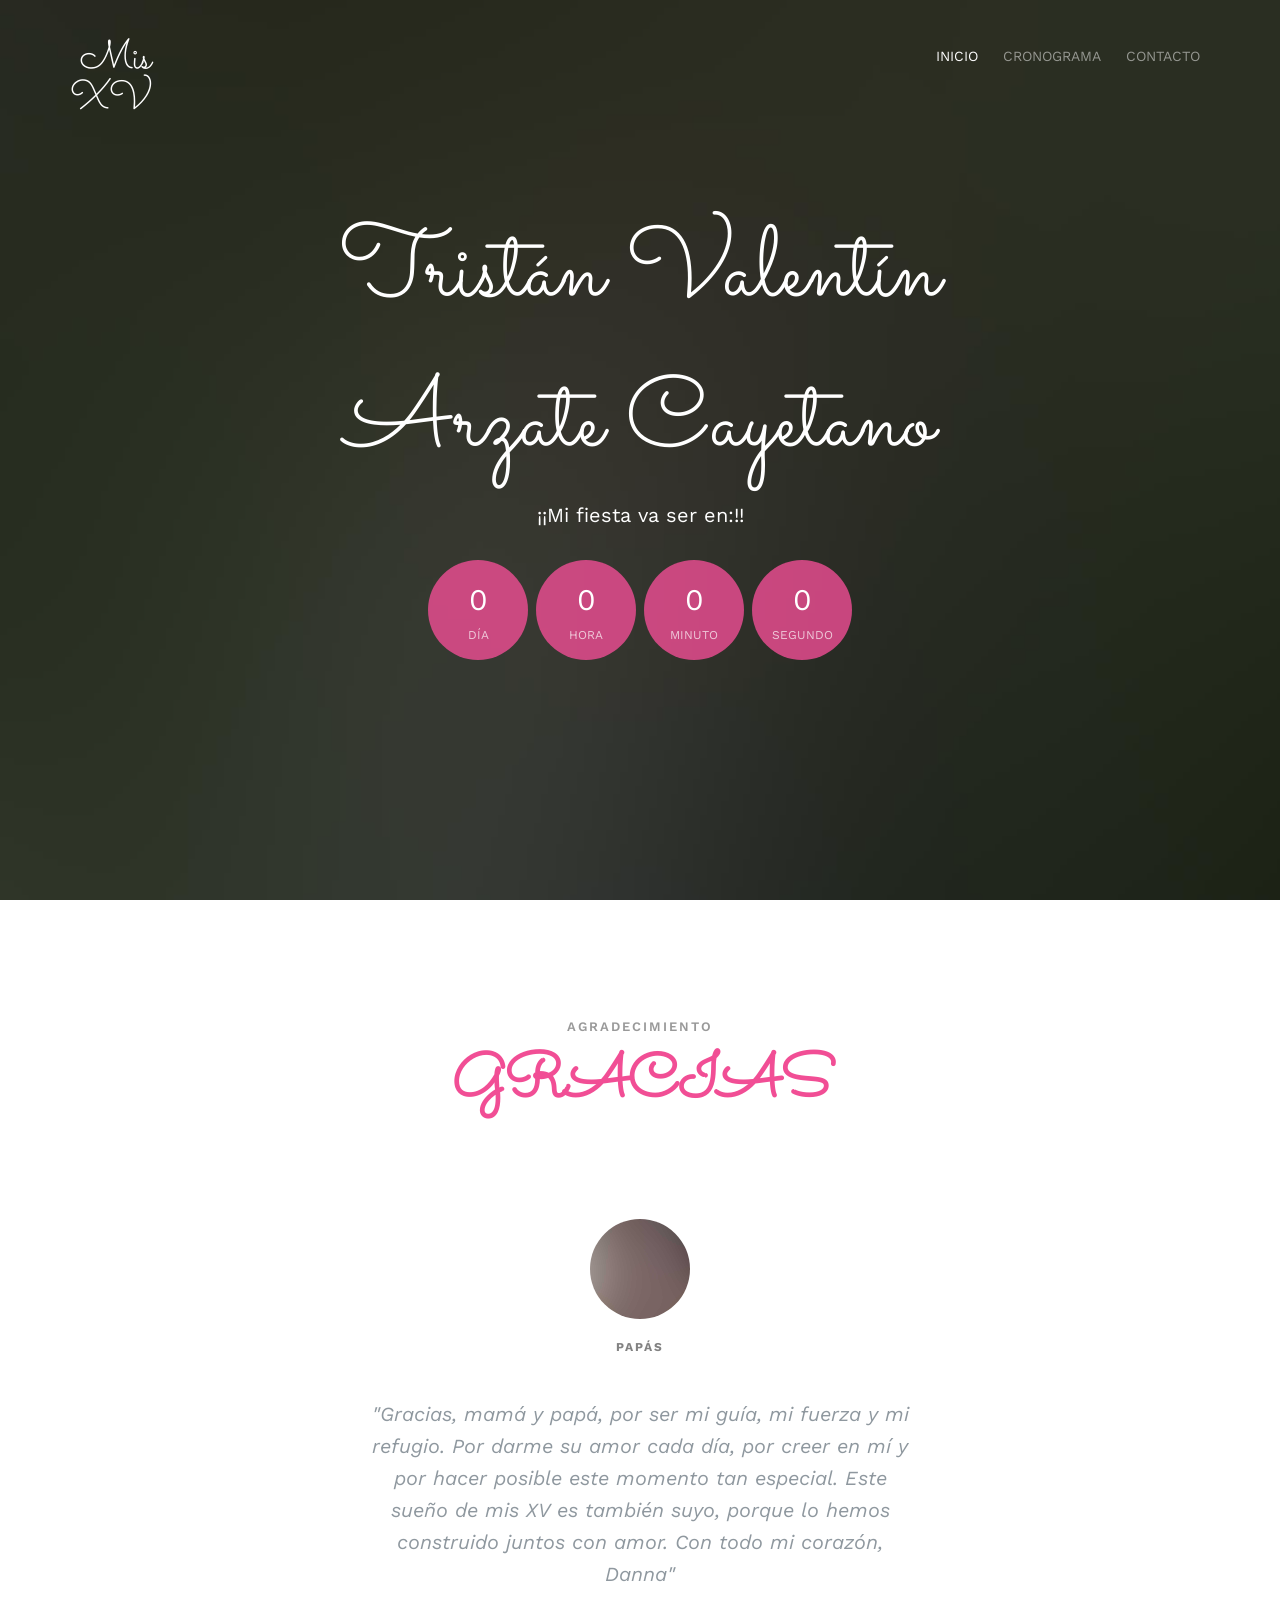
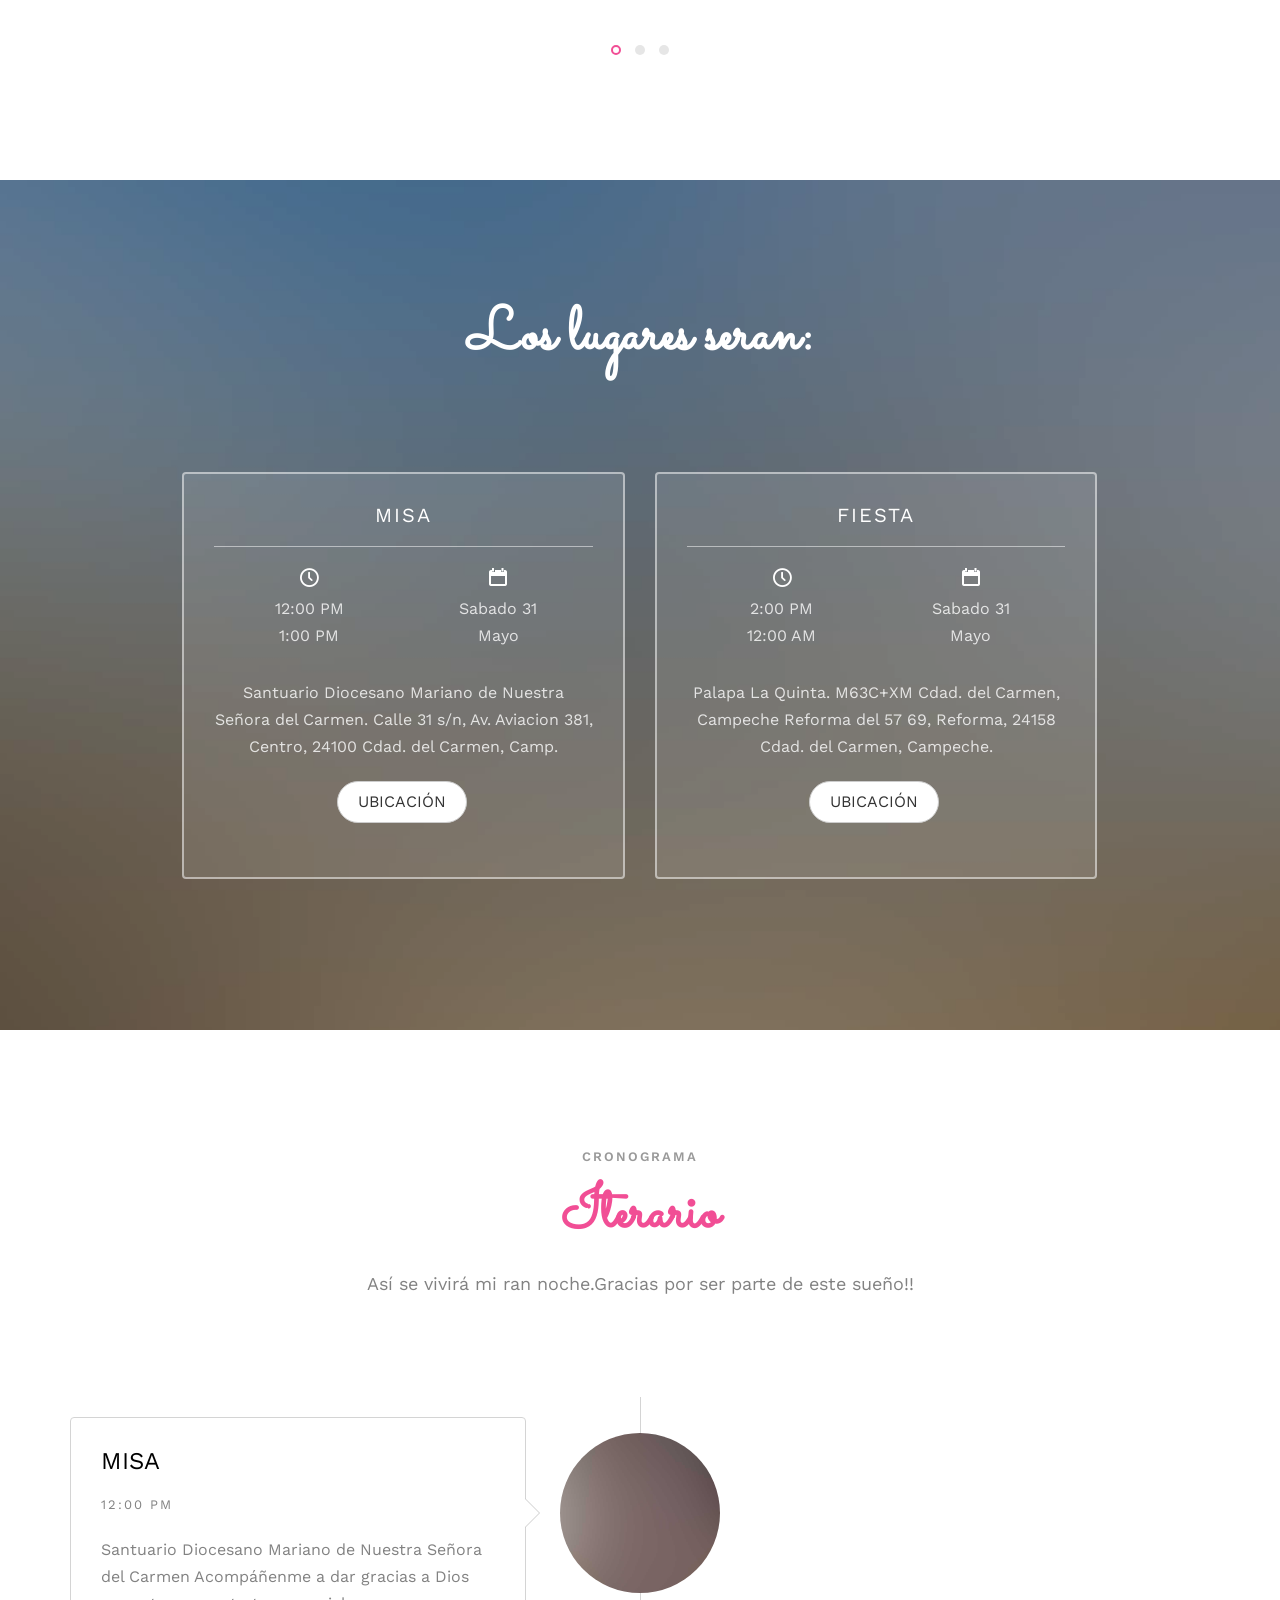
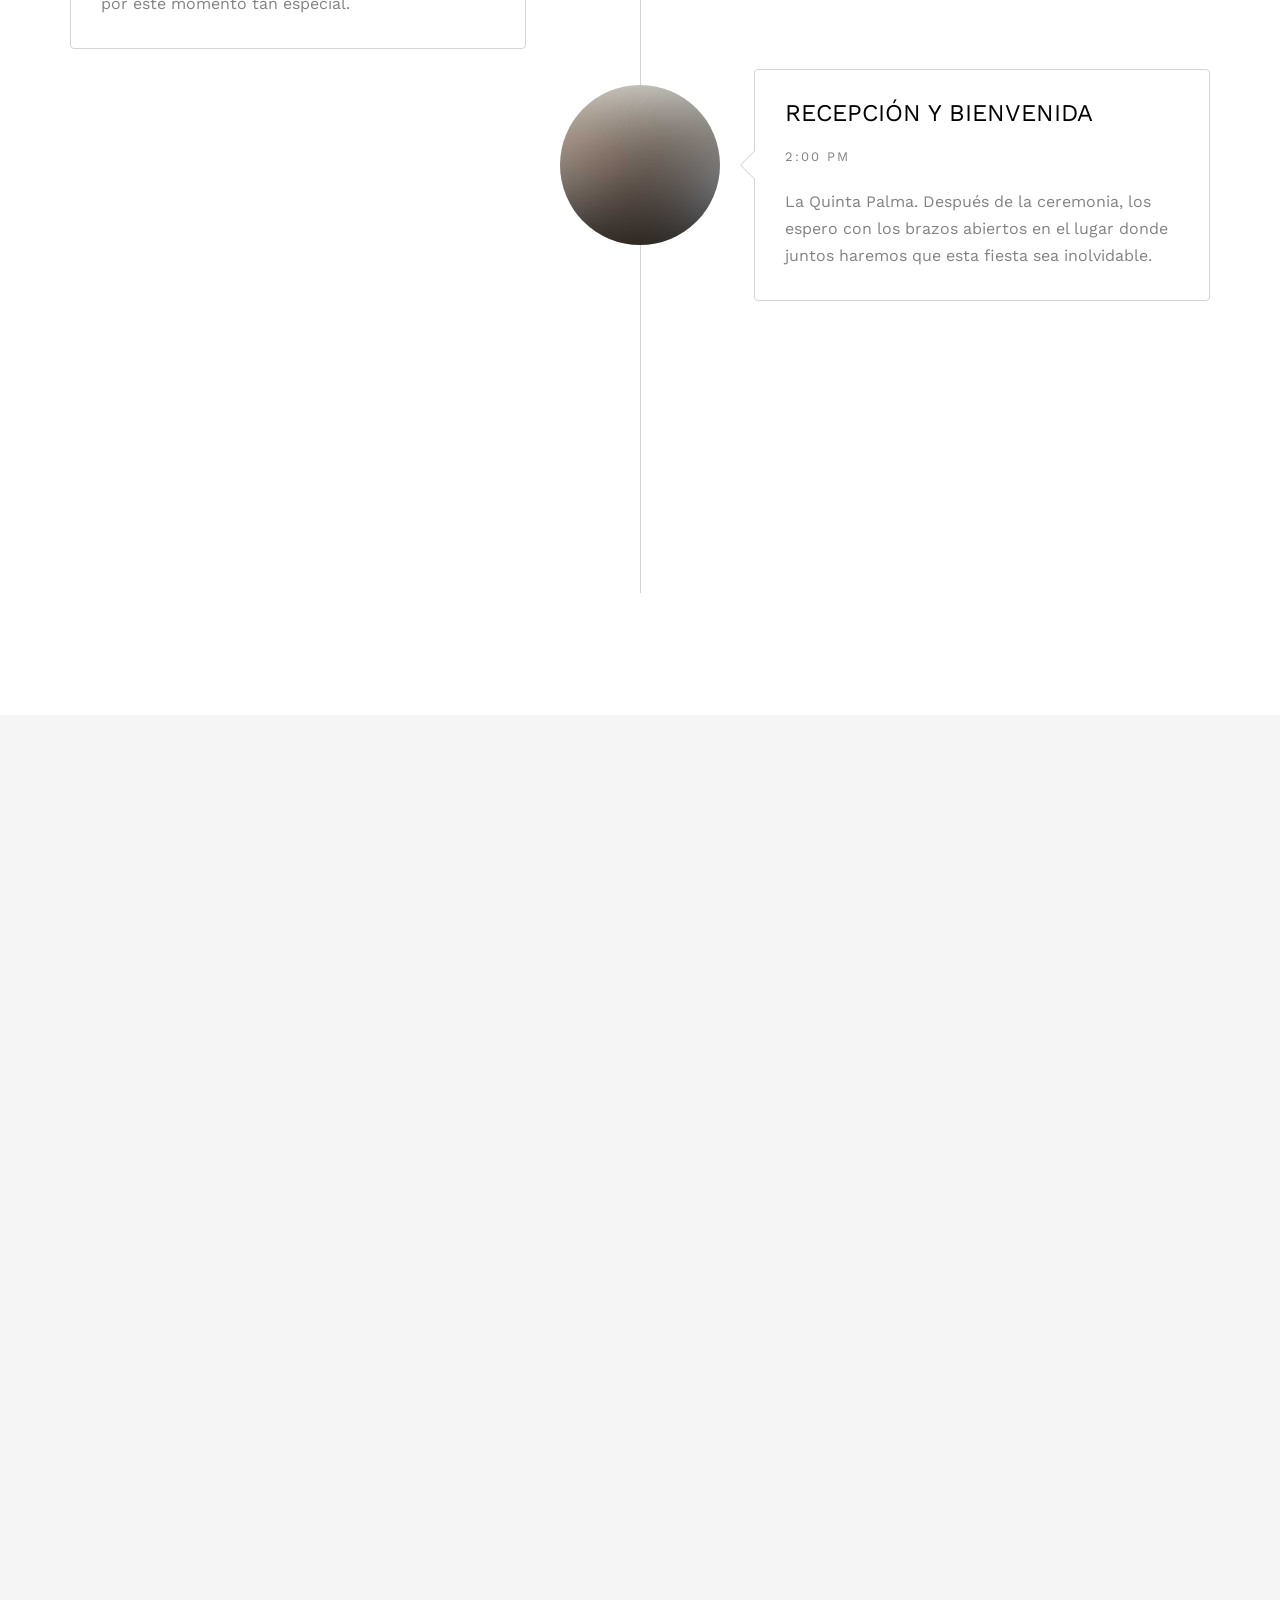
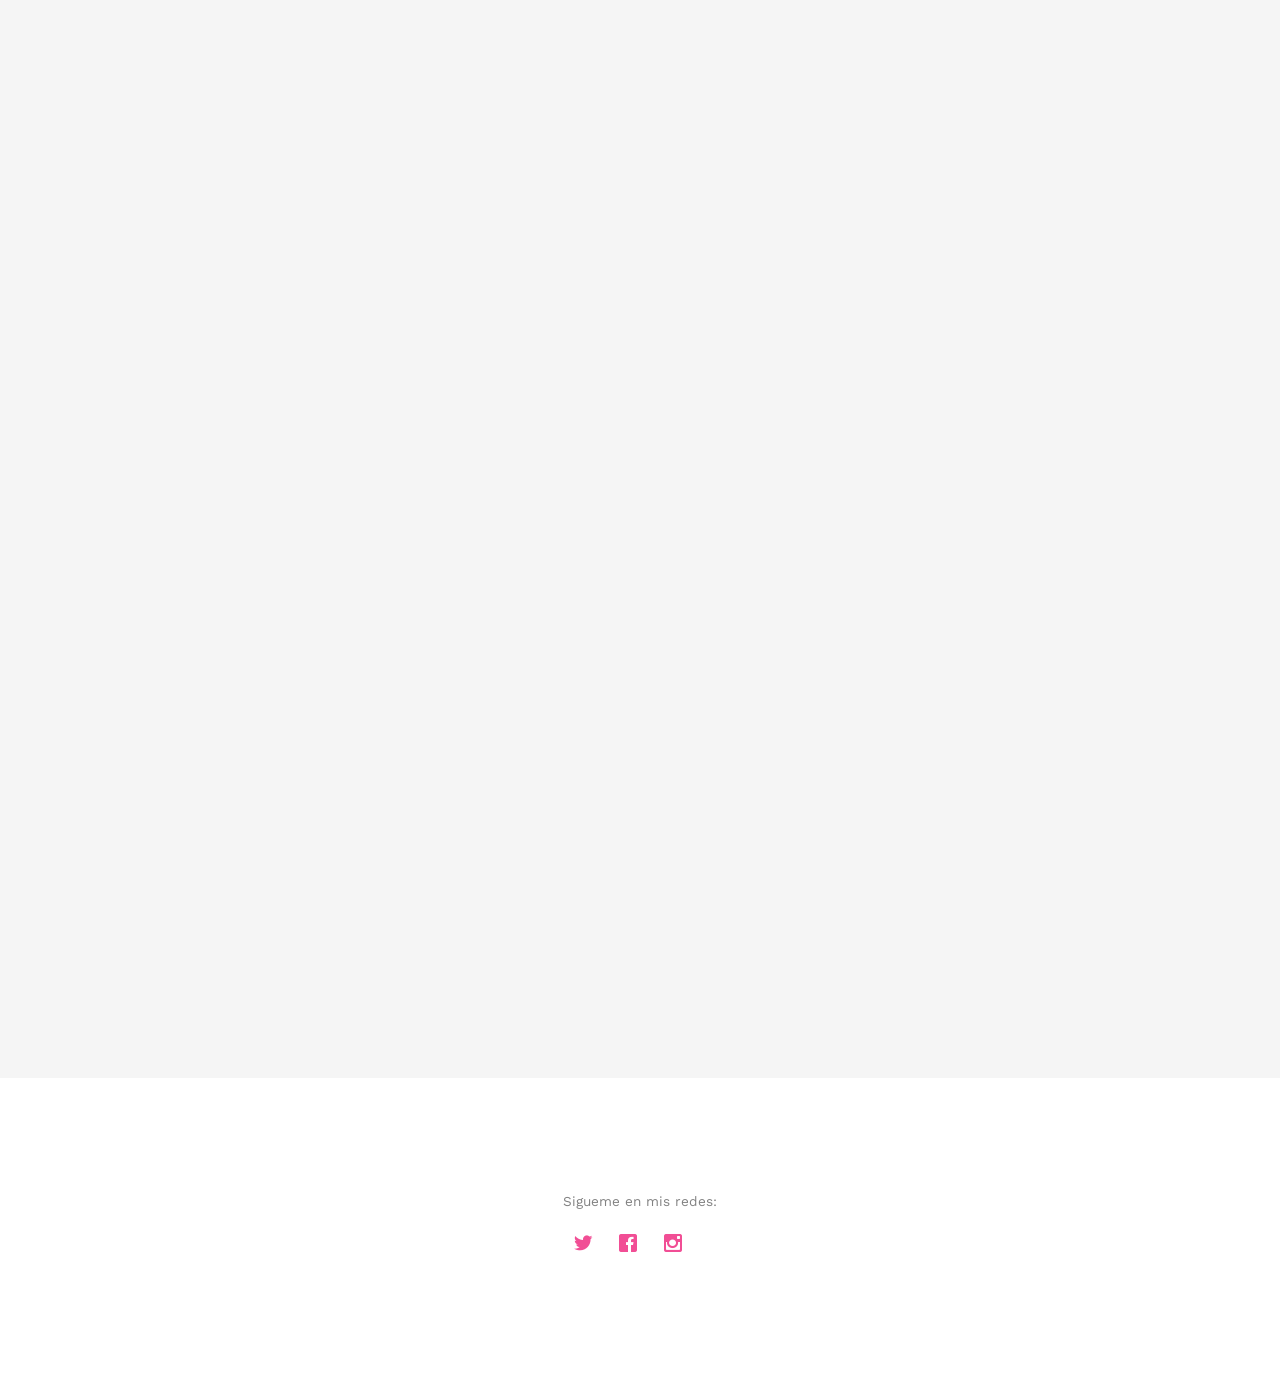
==== commit 515269f5: "Update name references from Danna to Tristán" ====
--- a/index.html
+++ b/index.html
@@ -113,7 +113,7 @@
 				<div class="col-md-8 col-md-offset-2 text-center">
 					<div class="display-t">
 						<div class="display-tc animate-box" data-animate-effect="fadeIn">
-							<h1>Dana lucia Bello Zavala</h1>
+							<h1>Tristán Valentín Arzate Cayetano</h1>
 							<h2>¡¡Mi fiesta va ser en:!!</h2>
 							<div class="simply-countdown simply-countdown-one"></div>
 							<!--<p><a href="#" class="btn btn-default btn-sm">Save the date</a></p>-->
@@ -163,7 +163,7 @@
 												Por su apoyo, sus abrazos y sus palabras que siempre me animan.
 												Hoy celebro mis XV años con alegría porque los tengo a ustedes a mi lado.
 												
-												Con cariño, Danna."</p>
+												Con cariño, Tristán."</p>
 										</blockquote>
 									</div>
 								</div>
@@ -178,7 +178,7 @@
 												Su presencia ilumina mi fiesta y llena mi corazón de felicidad.
 												Espero que esta noche sea tan especial para ustedes como lo es para mí.
 												
-												Con mucha emoción, Danna."</p>
+												Con mucha emoción, Tristán."</p>
 										</blockquote>
 									</div>
 								</div>
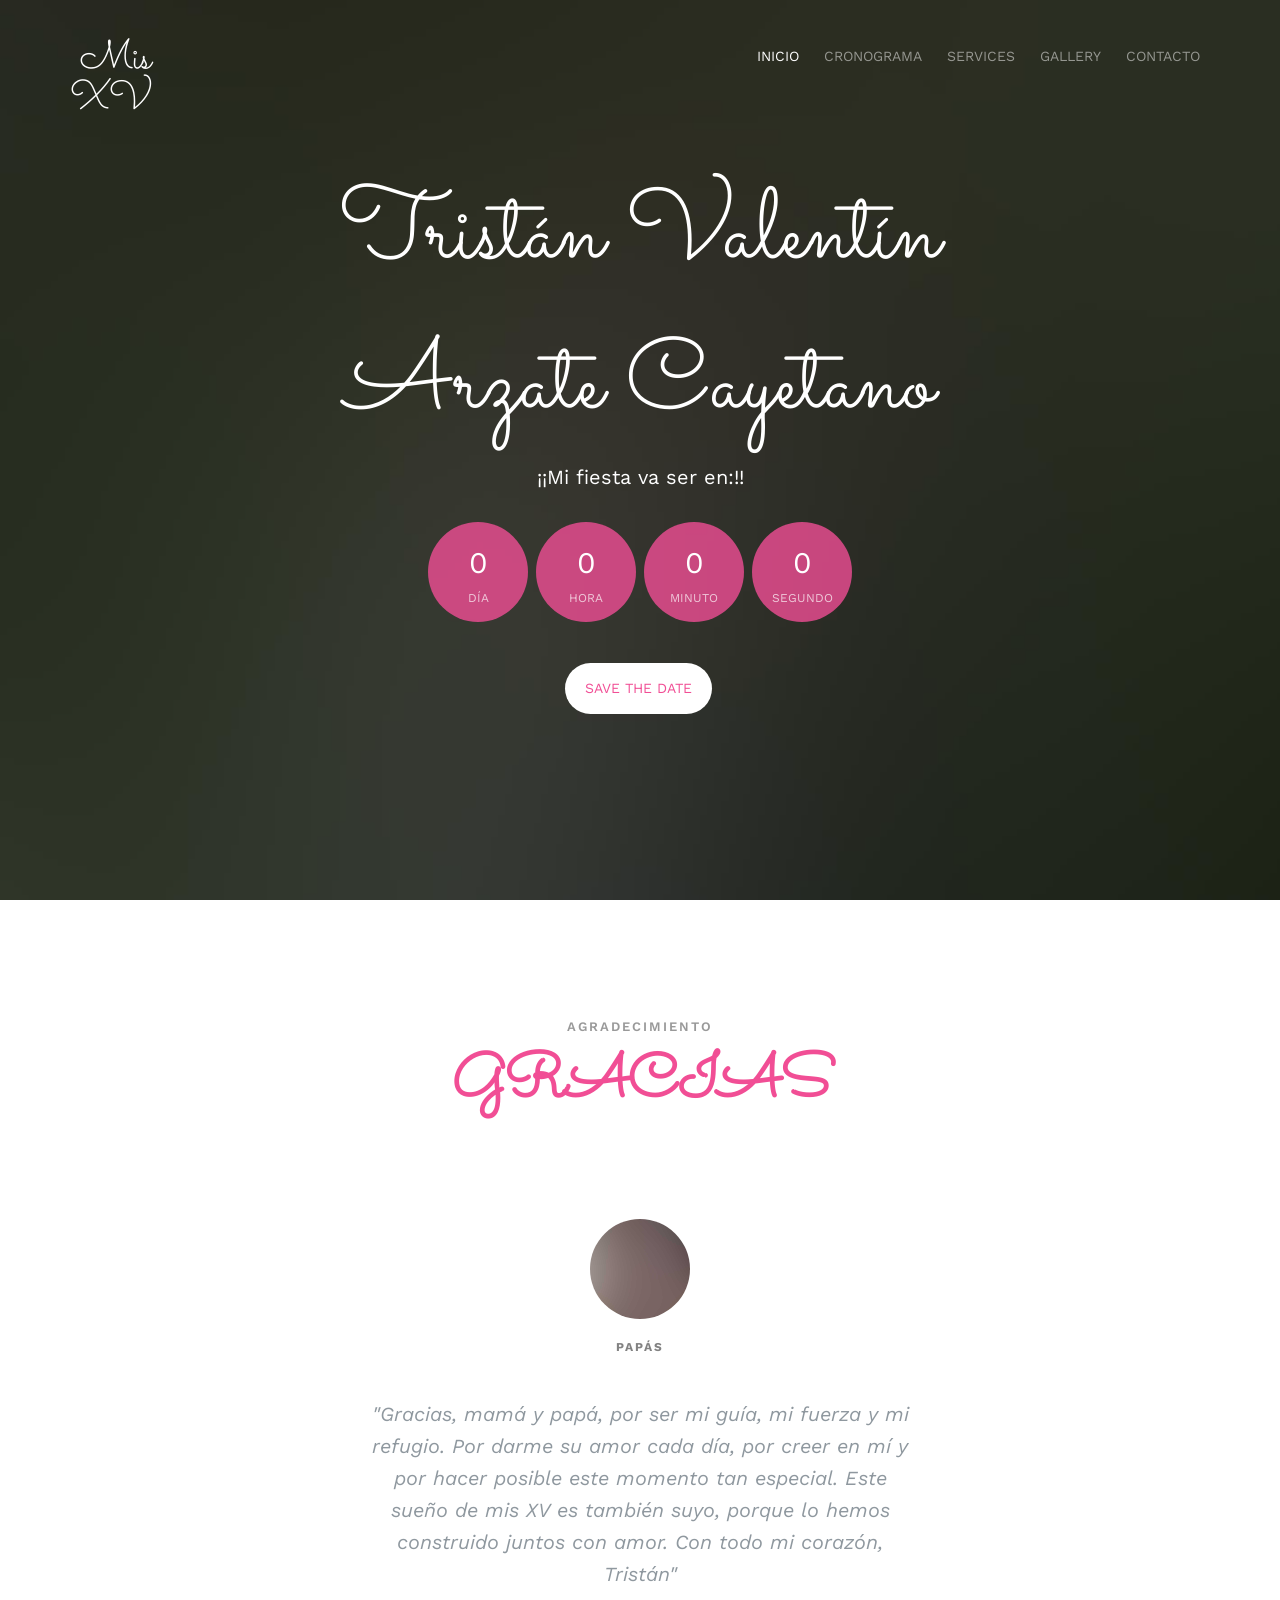
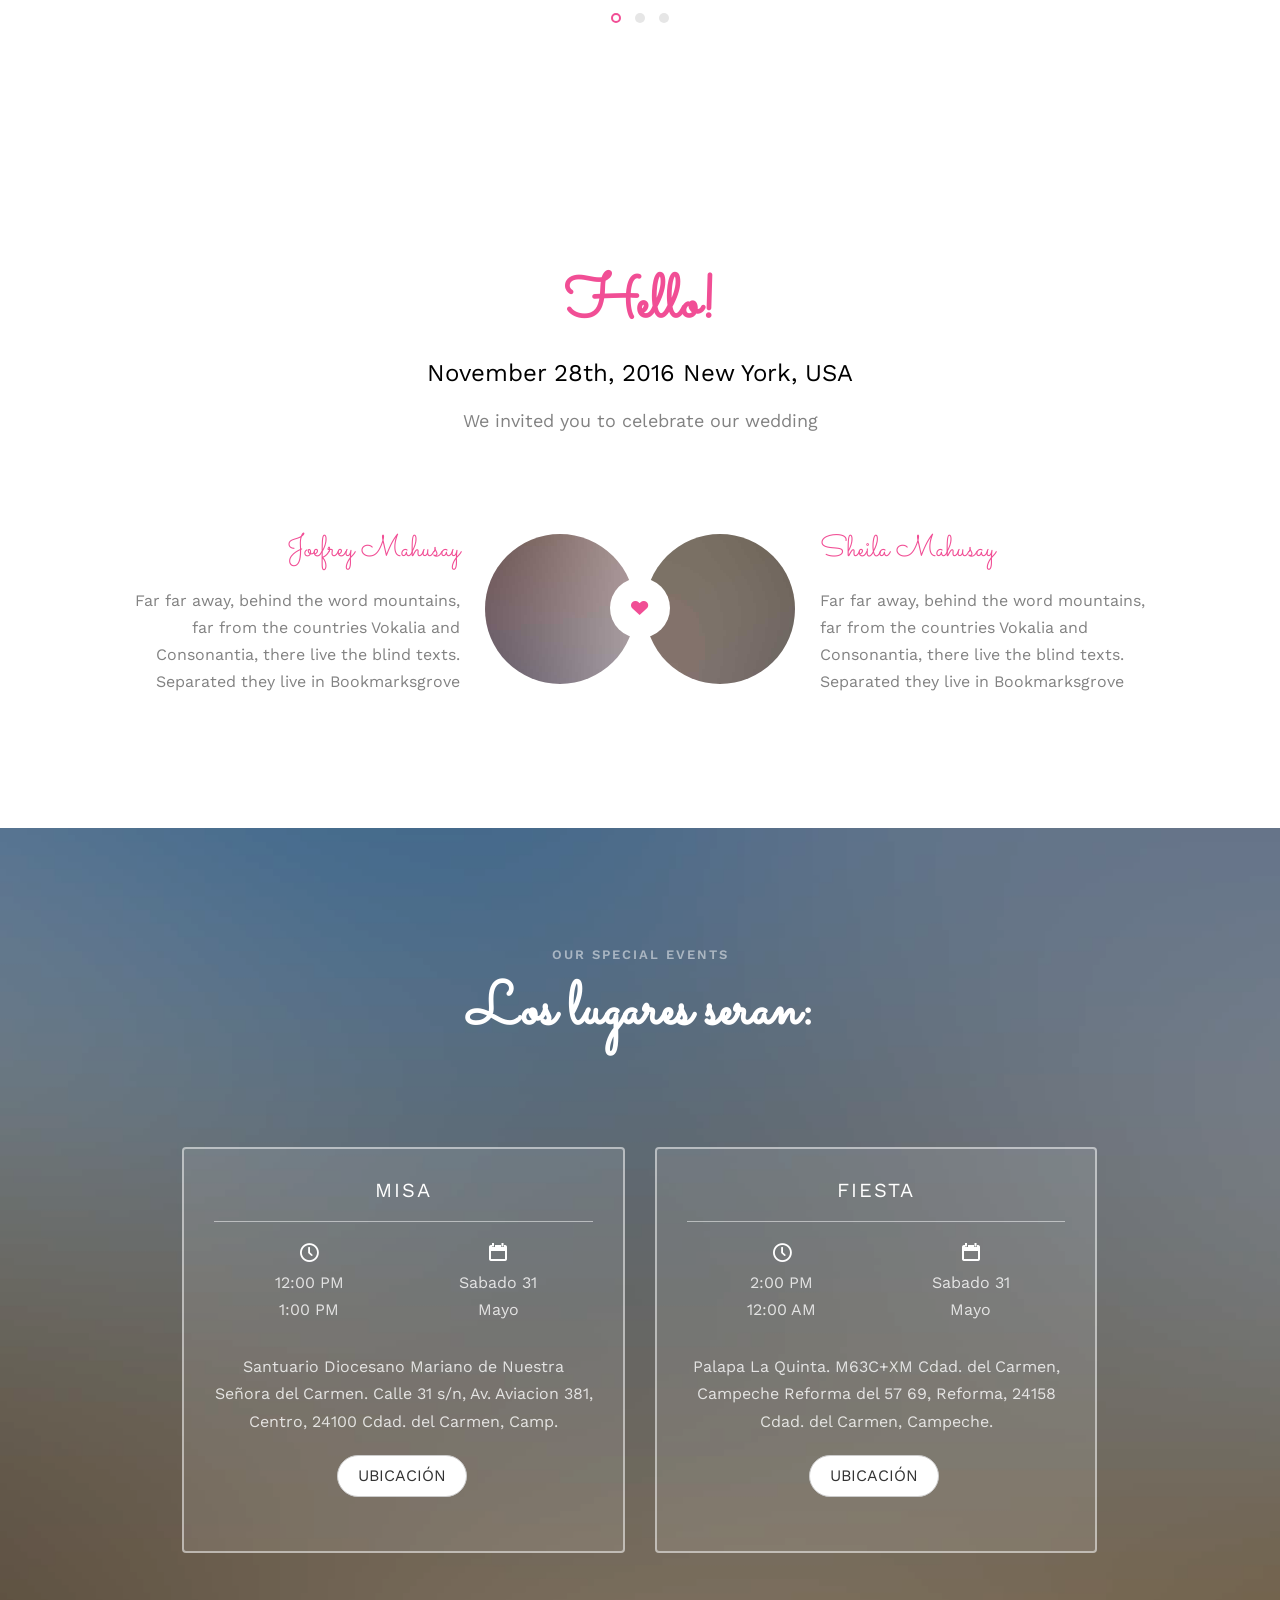
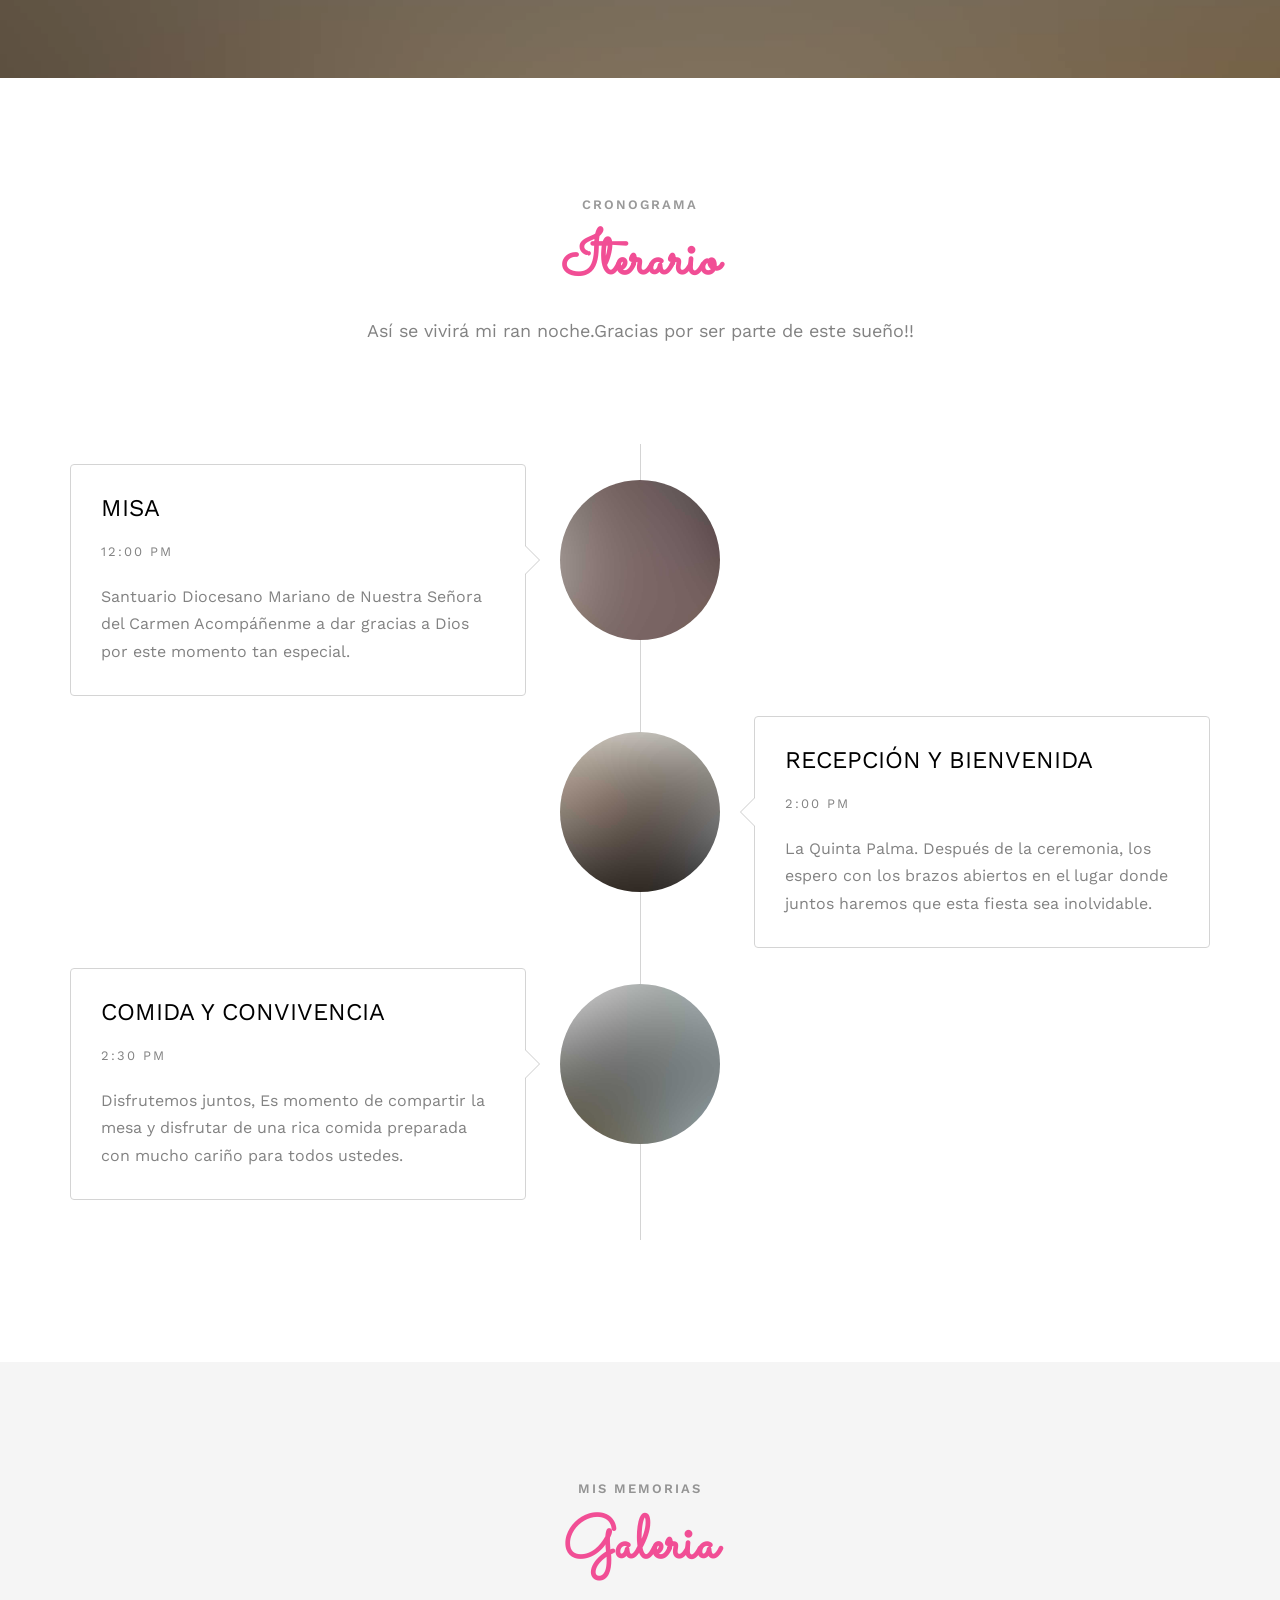
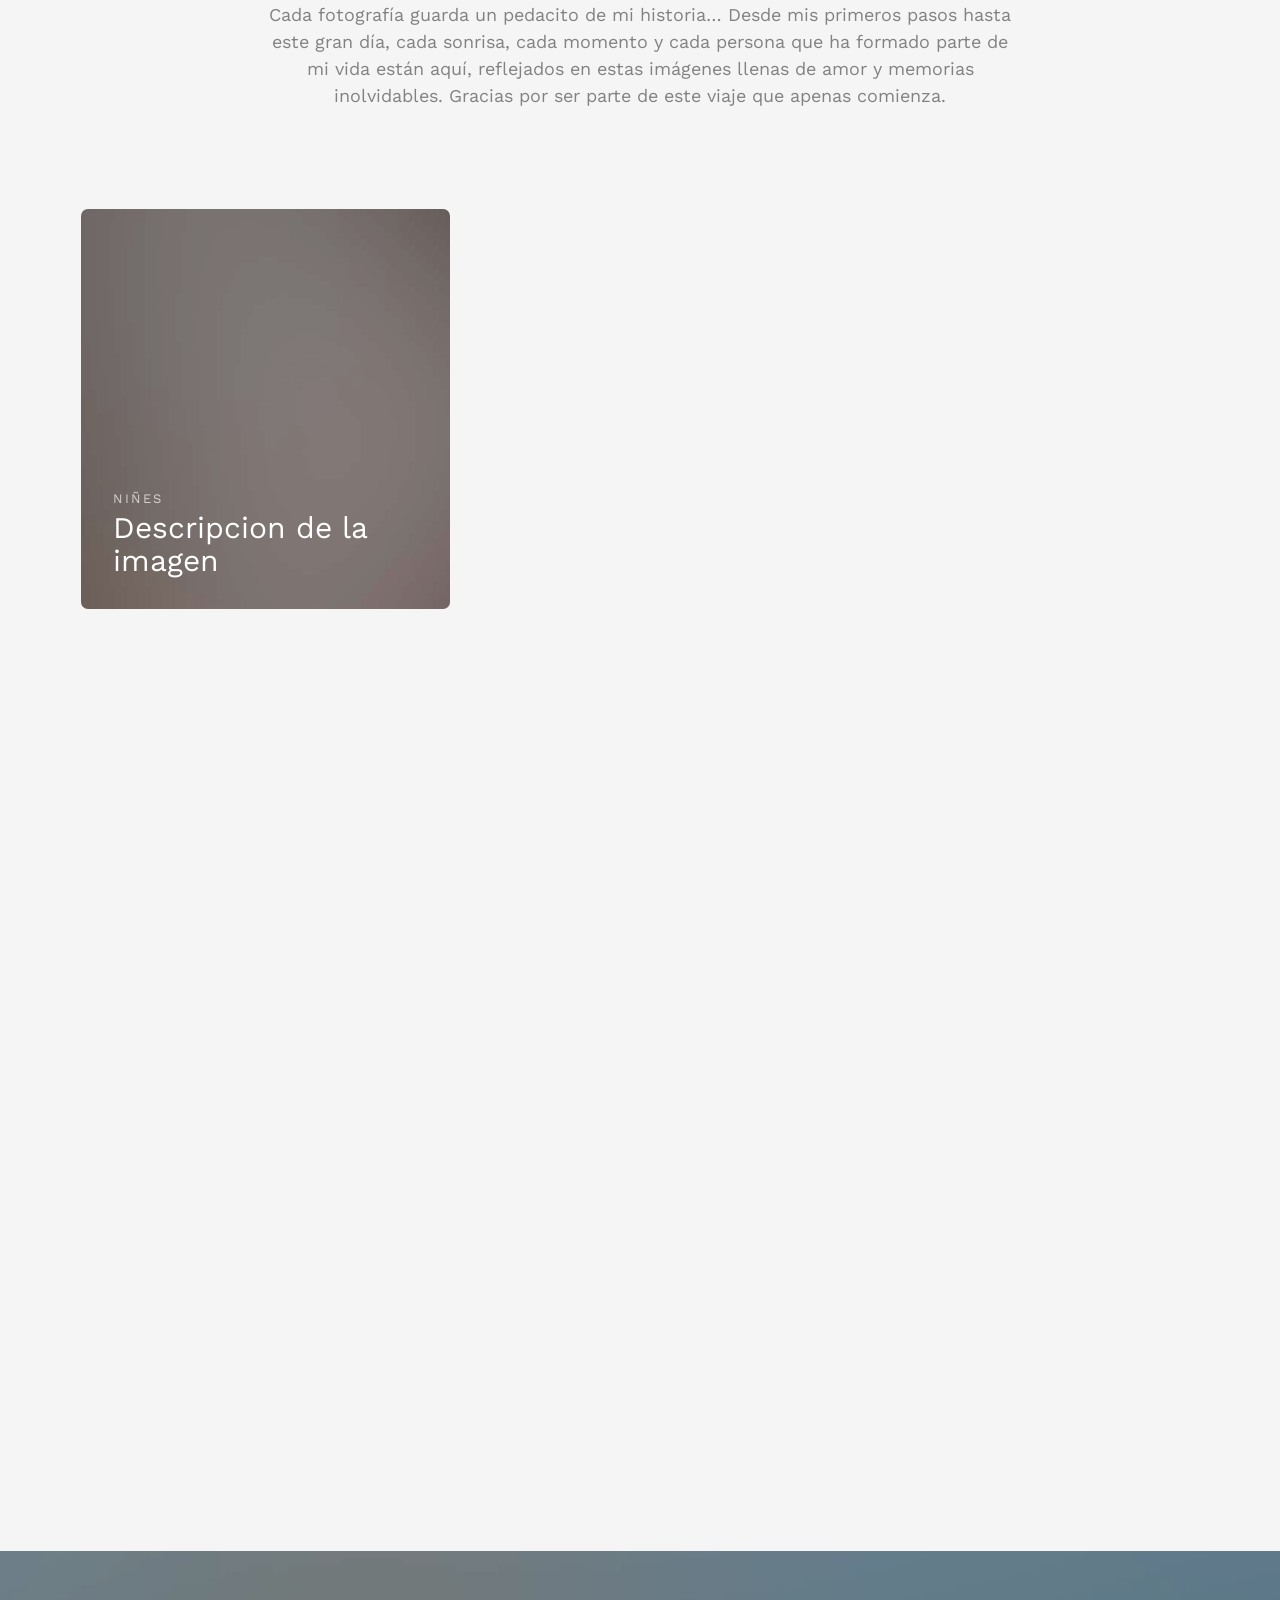
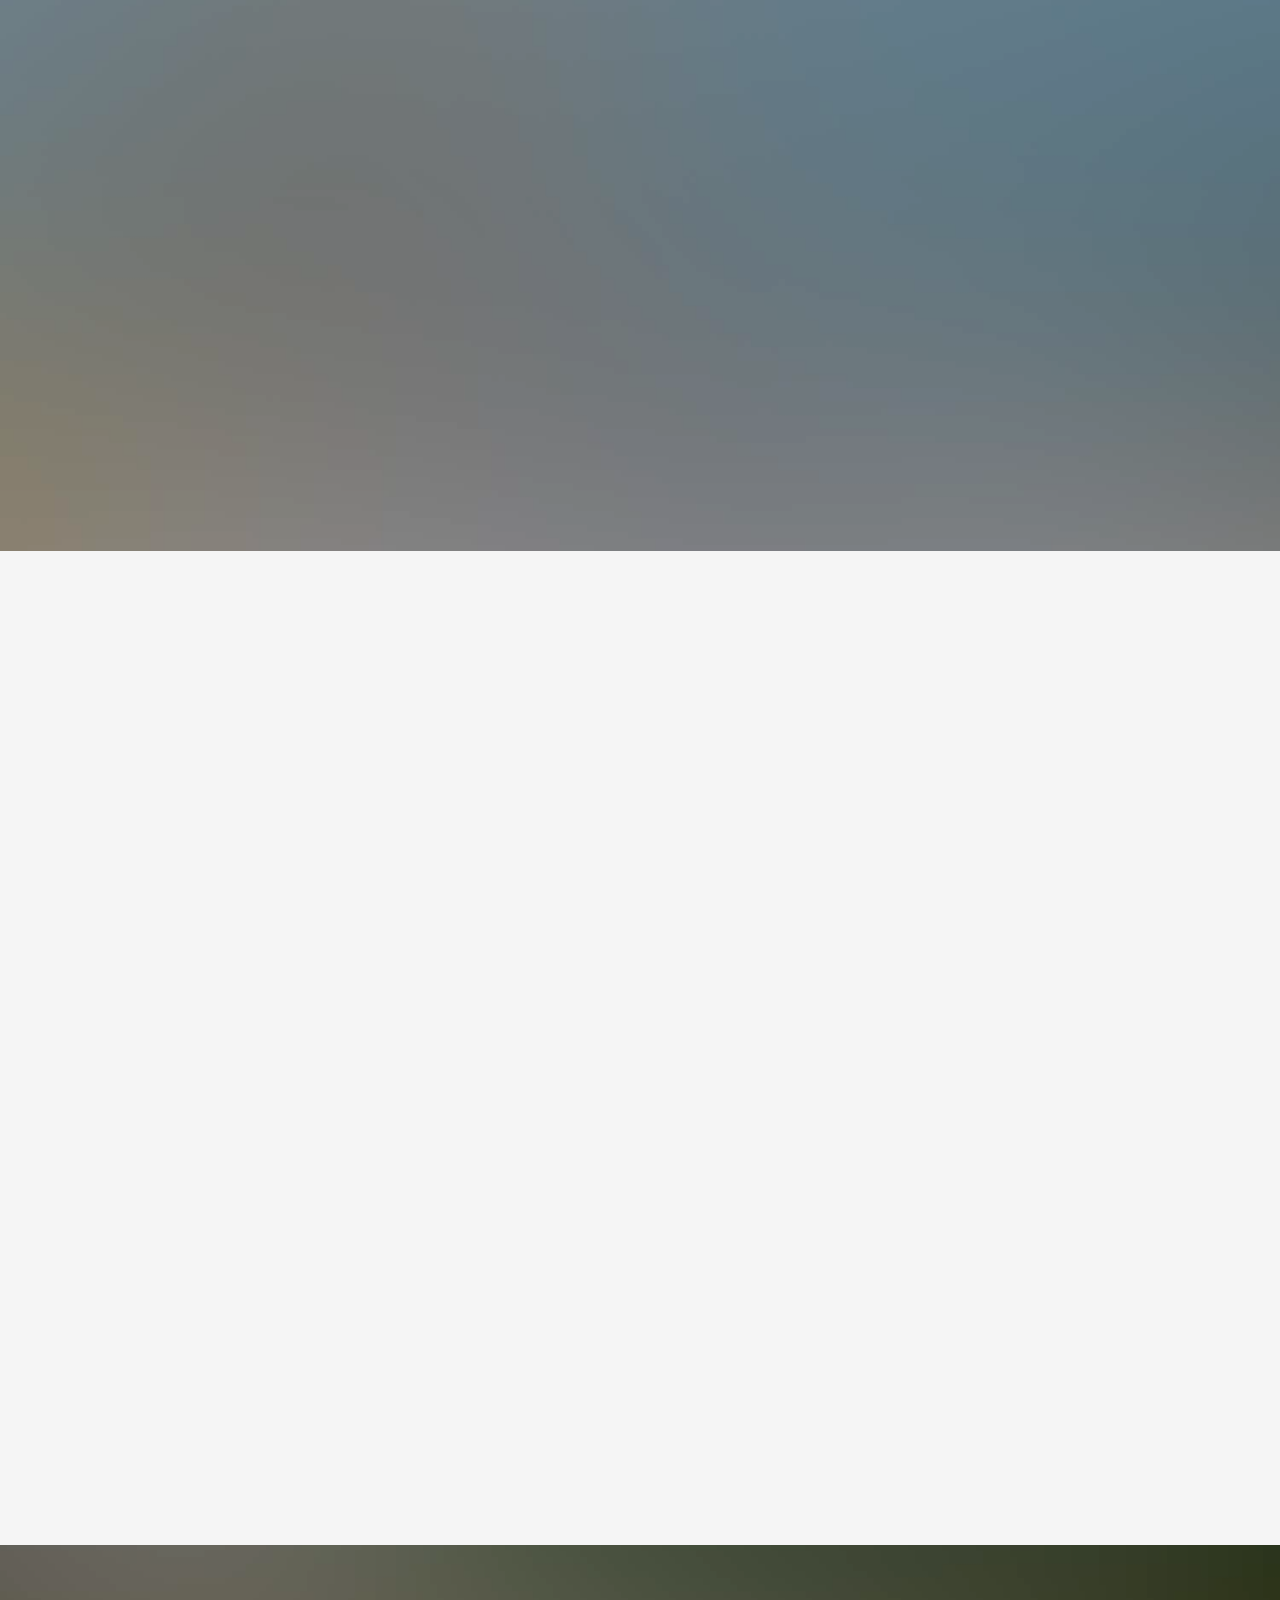
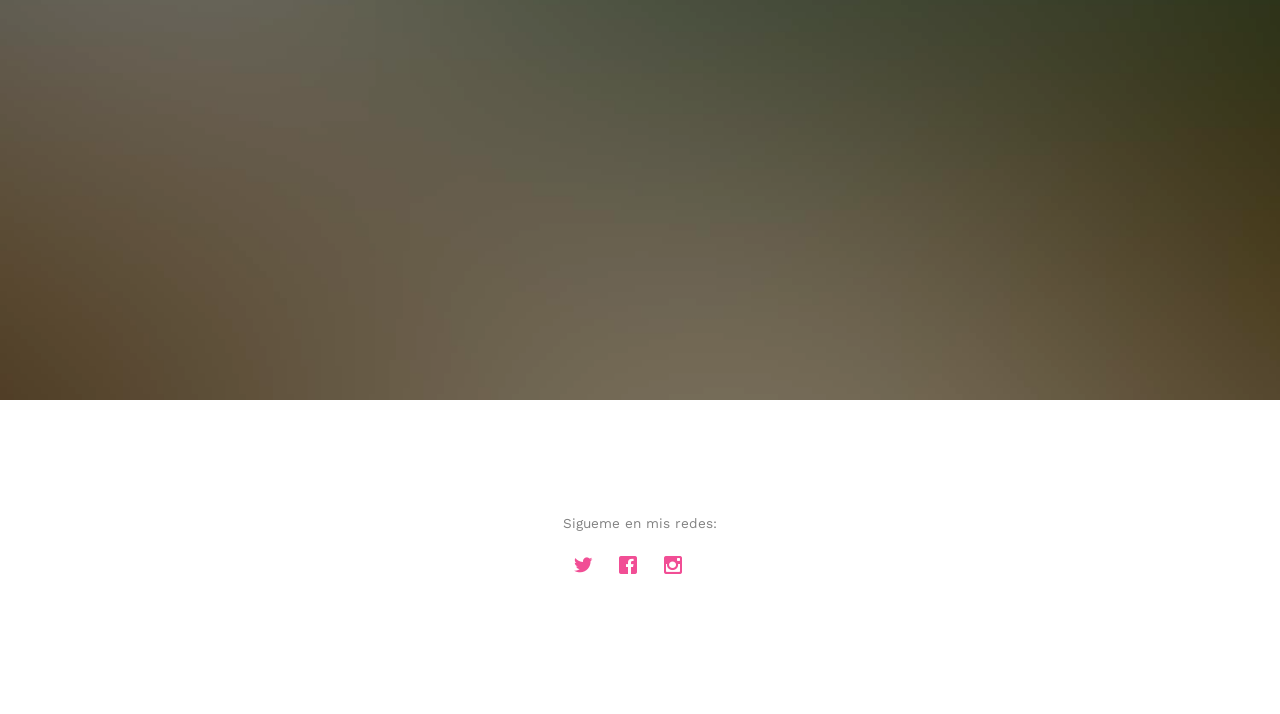
==== commit d6f97efb: "Clean up index.html by removing comments Removed comments and updated text content in index.html." ====
--- a/index.html
+++ b/index.html
@@ -15,13 +15,7 @@
   <!-- 
 	//////////////////////////////////////////////////////
 
-	FREE HTML5 TEMPLATE 
-	DESIGNED & DEVELOPED by FREEHTML5.CO
-		
-	Website: 		http://freehtml5.co/
-	Email: 			info@freehtml5.co
-	Twitter: 		http://twitter.com/fh5co
-	Facebook: 		https://www.facebook.com/fh5co
+	
 
 	//////////////////////////////////////////////////////
 	 -->
@@ -80,7 +74,7 @@
 					<ul>
 						<li class="active"><a href="index.html">Inicio</a></li>
 						<li><a href="#fh5co-couple-story">Cronograma</a></li>
-						<!--<li class="has-dropdown">
+						<li class="has-dropdown">
 							<a href="services.html">Services</a>
 							<ul class="dropdown">
 								<li><a href="#">Web Design</a></li>
@@ -88,15 +82,15 @@
 								<li><a href="#">Branding</a></li>
 								<li><a href="#">API</a></li>
 							</ul>
-						</li>-->
-						<!--<li class="has-dropdown">
+						</li>
+						<li class="has-dropdown">
 							<a href="gallery.html">Gallery</a>
 							<ul class="dropdown">
 								<li><a href="#">HTML5</a></li>
 								<li><a href="#">CSS3</a></li>
 								<li><a href="#">Sass</a></li>
 								<li><a href="#">jQuery</a></li>
-							</ul>-->
+							</ul>
 						</li>
 						<li><a href="https://wa.me/527121889838" target="_blank">Contacto</a></li>
 					</ul>
@@ -116,7 +110,7 @@
 							<h1>Tristán Valentín Arzate Cayetano</h1>
 							<h2>¡¡Mi fiesta va ser en:!!</h2>
 							<div class="simply-countdown simply-countdown-one"></div>
-							<!--<p><a href="#" class="btn btn-default btn-sm">Save the date</a></p>-->
+							<p><a href="#" class="btn btn-default btn-sm">Save the date</a></p>
 						</div>
 					</div>
 				</div>
@@ -148,7 +142,7 @@
 												Por darme su amor cada día, por creer en mí y por hacer posible este momento tan especial.
 												Este sueño de mis XV es también suyo, porque lo hemos construido juntos con amor.
 												
-												Con todo mi corazón, Danna"</p>
+												Con todo mi corazón, Tristán"</p>
 										</blockquote>
 									</div>
 								</div>
@@ -190,7 +184,7 @@
 		</div>
 	</div>
 
-	<!--<div id="fh5co-couple">
+	<div id="fh5co-couple">
 		<div class="container">
 			<div class="row">
 				<div class="col-md-8 col-md-offset-2 text-center fh5co-heading animate-box">
@@ -221,14 +215,14 @@
 				</div>
 			</div>
 		</div>
-	</div>-->
+	</div>
 
 	<div id="fh5co-event" class="fh5co-bg" style="background-image:url(images/img_bg_3.jpg);">
 		<div class="overlay"></div>
 		<div class="container">
 			<div class="row">
 				<div class="col-md-8 col-md-offset-2 text-center fh5co-heading animate-box">
-					<!--<span>Our Special Events</span>-->
+					<span>Our Special Events</span>
 					<h2>Los lugares seran:</h2>
 				</div>
 			</div>
@@ -373,7 +367,7 @@
 							</div>
 						</a>
 					</li>
-					<!--<li class="one-third animate-box" data-animate-effect="fadeIn" style="background-image: url(images/gallery-4.jpg); ">
+					<li class="one-third animate-box" data-animate-effect="fadeIn" style="background-image: url(images/gallery-4.jpg); ">
 						<a href="#" class="color-4">
 							<div class="case-studies-summary">
 								<span>12 Photos</span>
@@ -423,14 +417,14 @@
 									<h2>Beautiful sunset</h2>
 								</div>
 							</a>
-						</li>-->
+						</li>
 					</ul>		
 				</div>
 			</div>
 		</div>
 	</div>
 
-	<!--<div id="fh5co-counter" class="fh5co-bg fh5co-counter" style="background-image:url(images/img_bg_5.jpg);">
+	<div id="fh5co-counter" class="fh5co-bg fh5co-counter" style="background-image:url(images/img_bg_5.jpg);">
 		<div class="overlay"></div>
 		<div class="container">
 			<div class="row">
@@ -481,7 +475,7 @@
 				</div>
 			</div>
 		</div>
-	</div>-->
+	</div>
 
 	<div id="fh5co-services" class="fh5co-section-gray">
 		<div class="container">
@@ -508,7 +502,7 @@
 	</div>
 
 
-	<!--<div id="fh5co-started" class="fh5co-bg" style="background-image:url(images/img_bg_4.jpg);">
+	<div id="fh5co-started" class="fh5co-bg" style="background-image:url(images/img_bg_4.jpg);">
 		<div class="overlay"></div>
 		<div class="container">
 			<div class="row animate-box">
@@ -539,7 +533,7 @@
 				</div>
 			</div>
 		</div>
-	</div>-->
+	</div>
 
 	<footer id="fh5co-footer" role="contentinfo">
 		<div class="container">
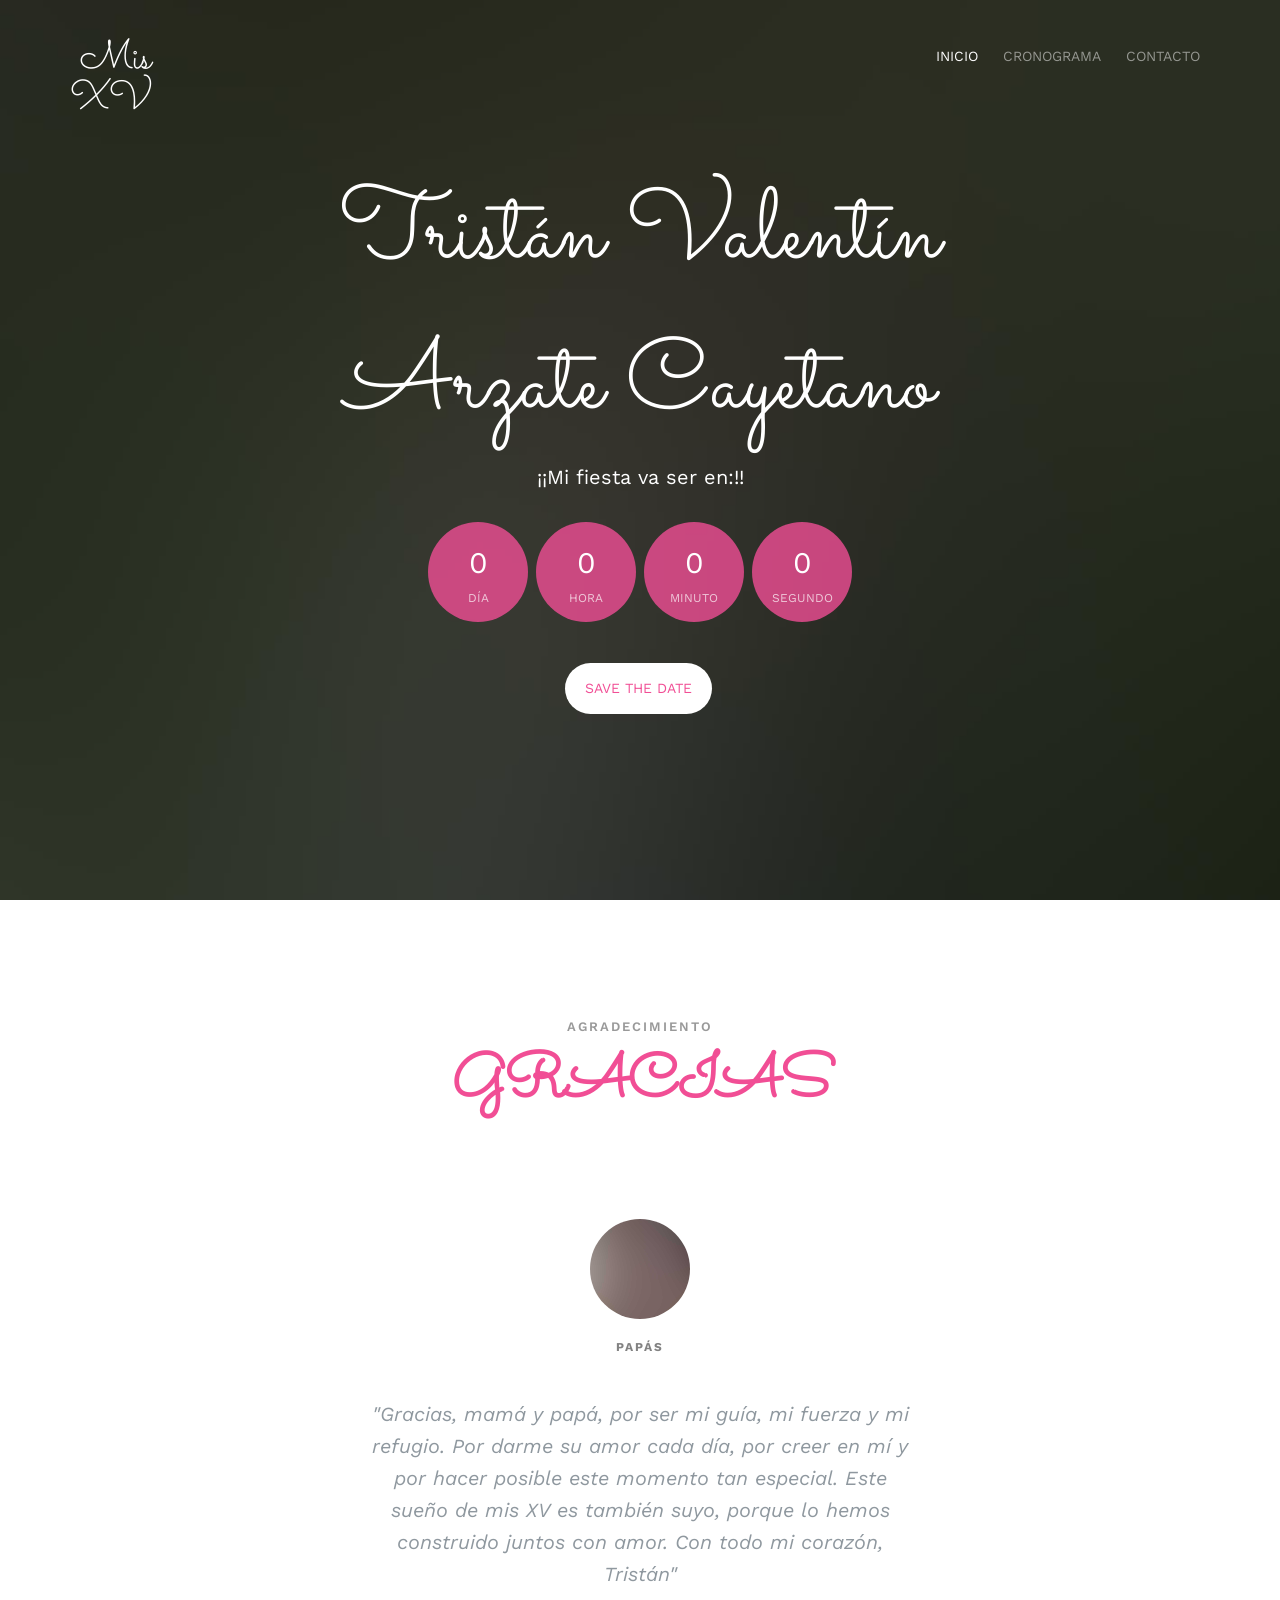
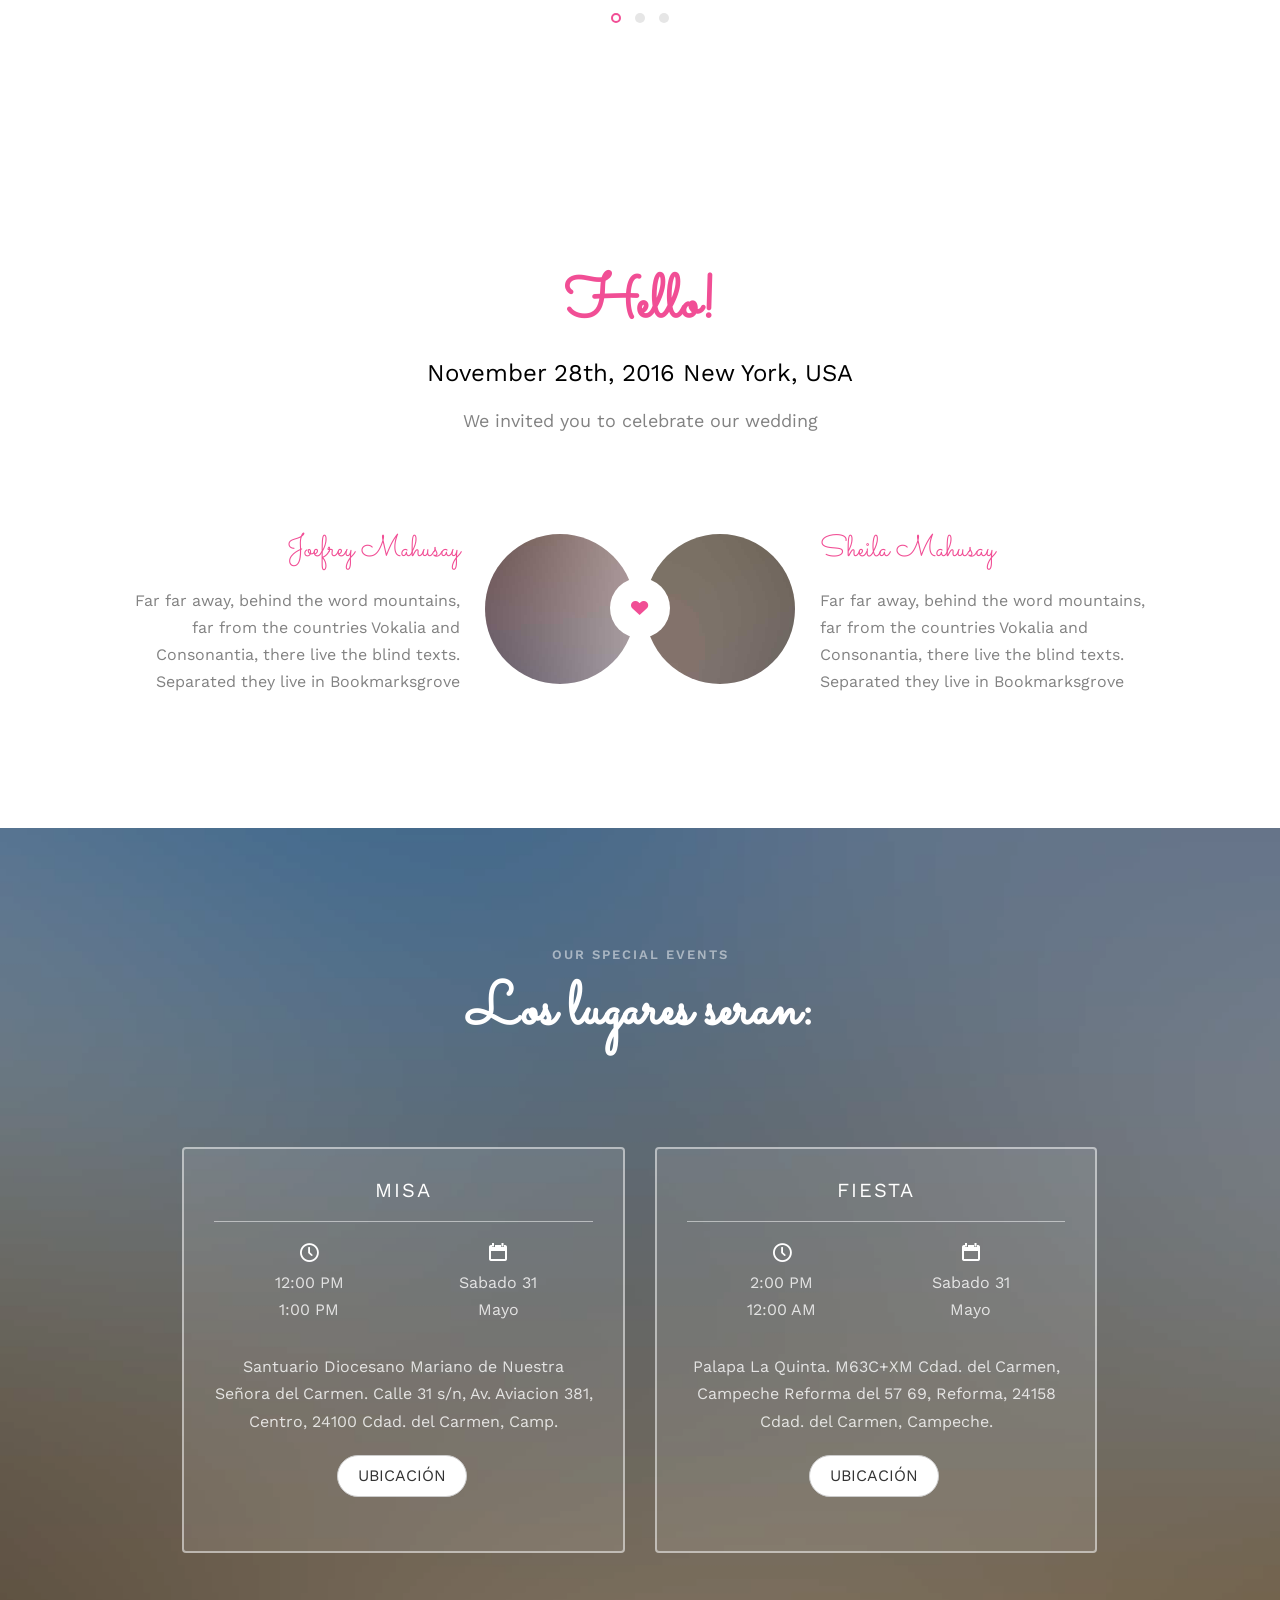
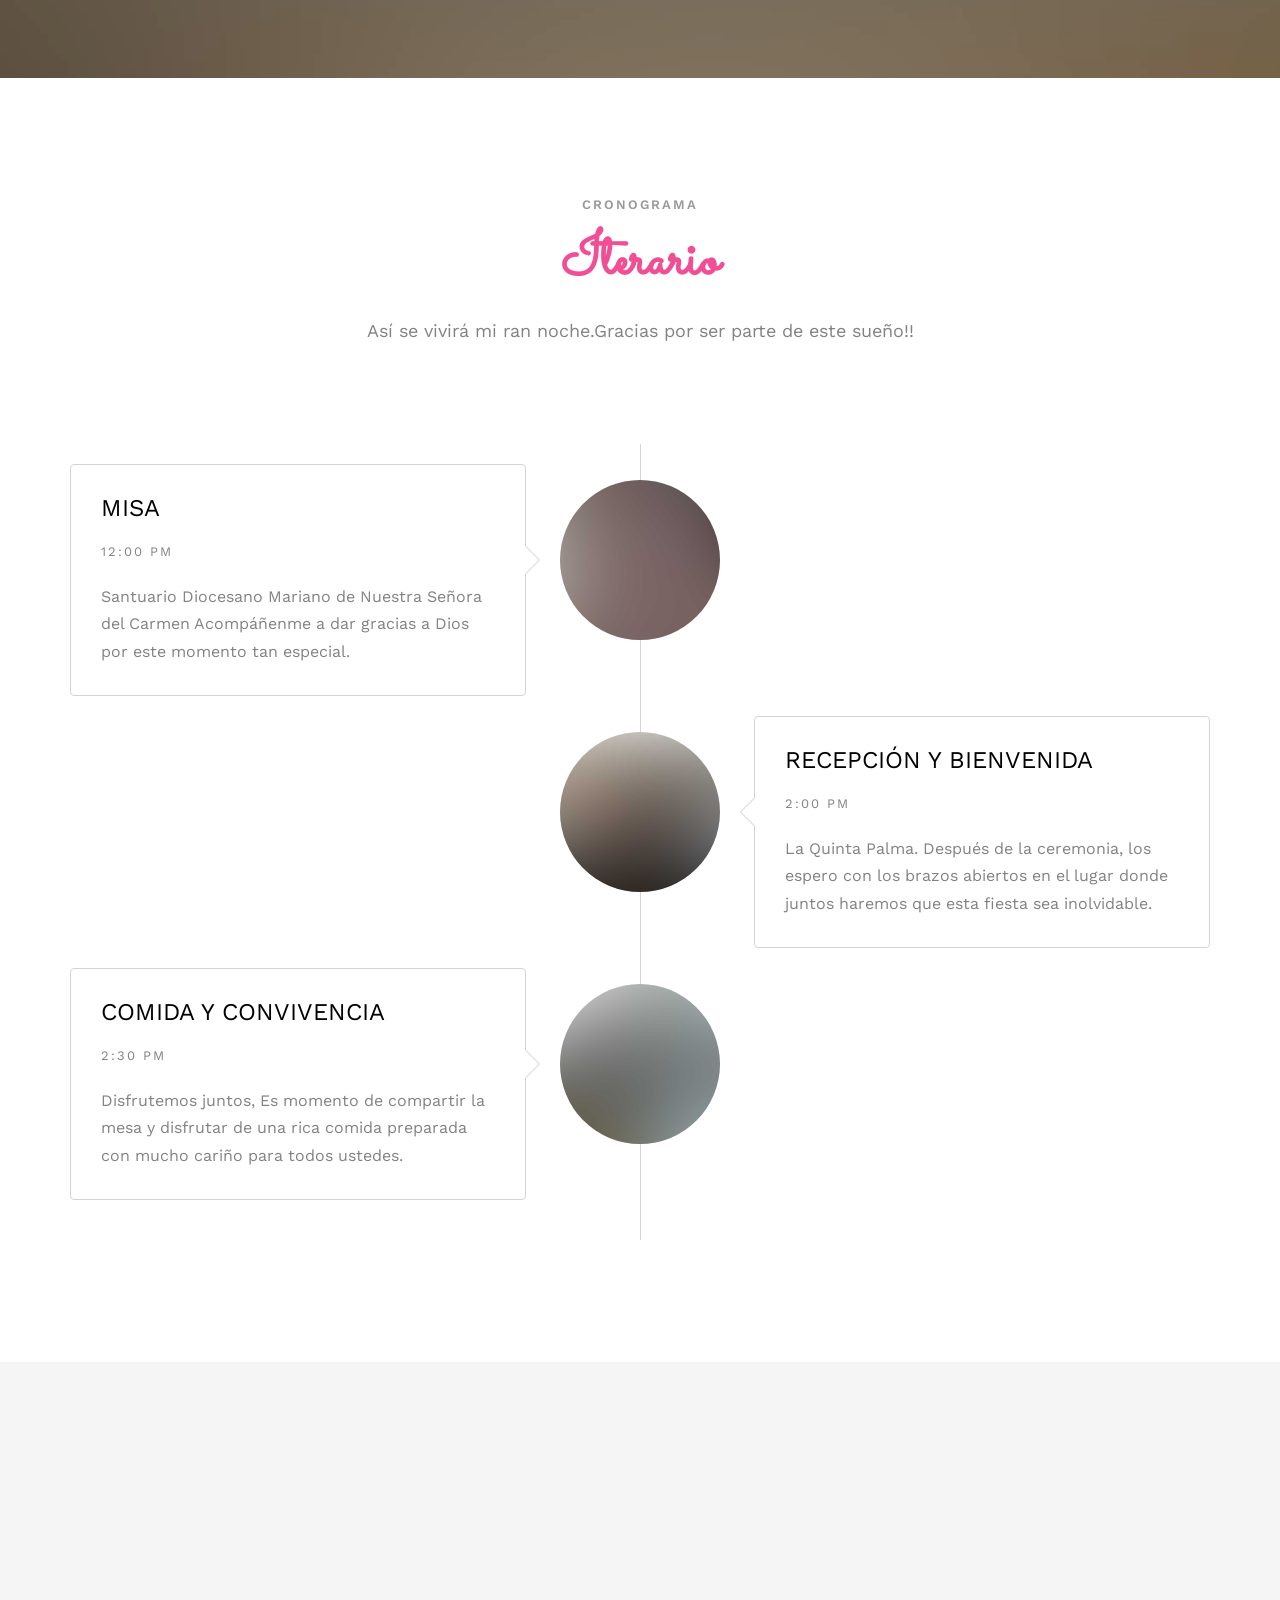
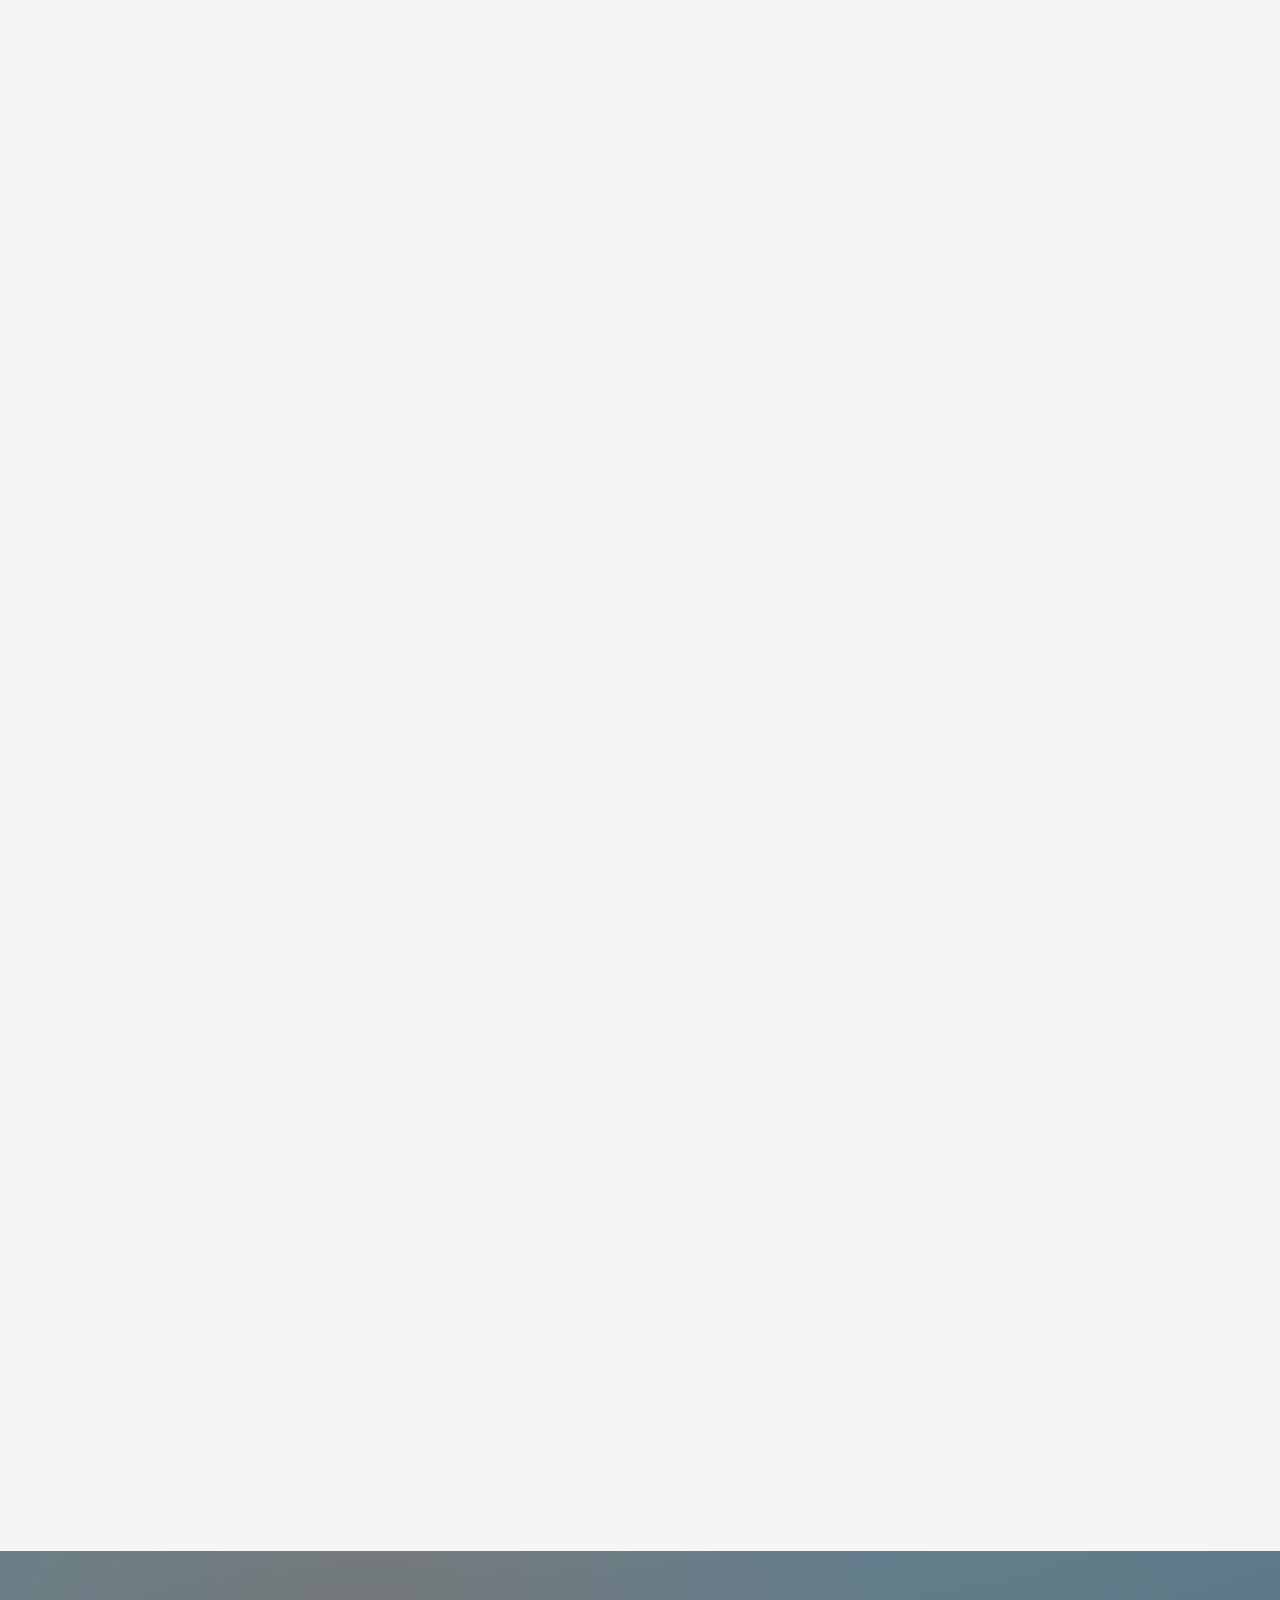
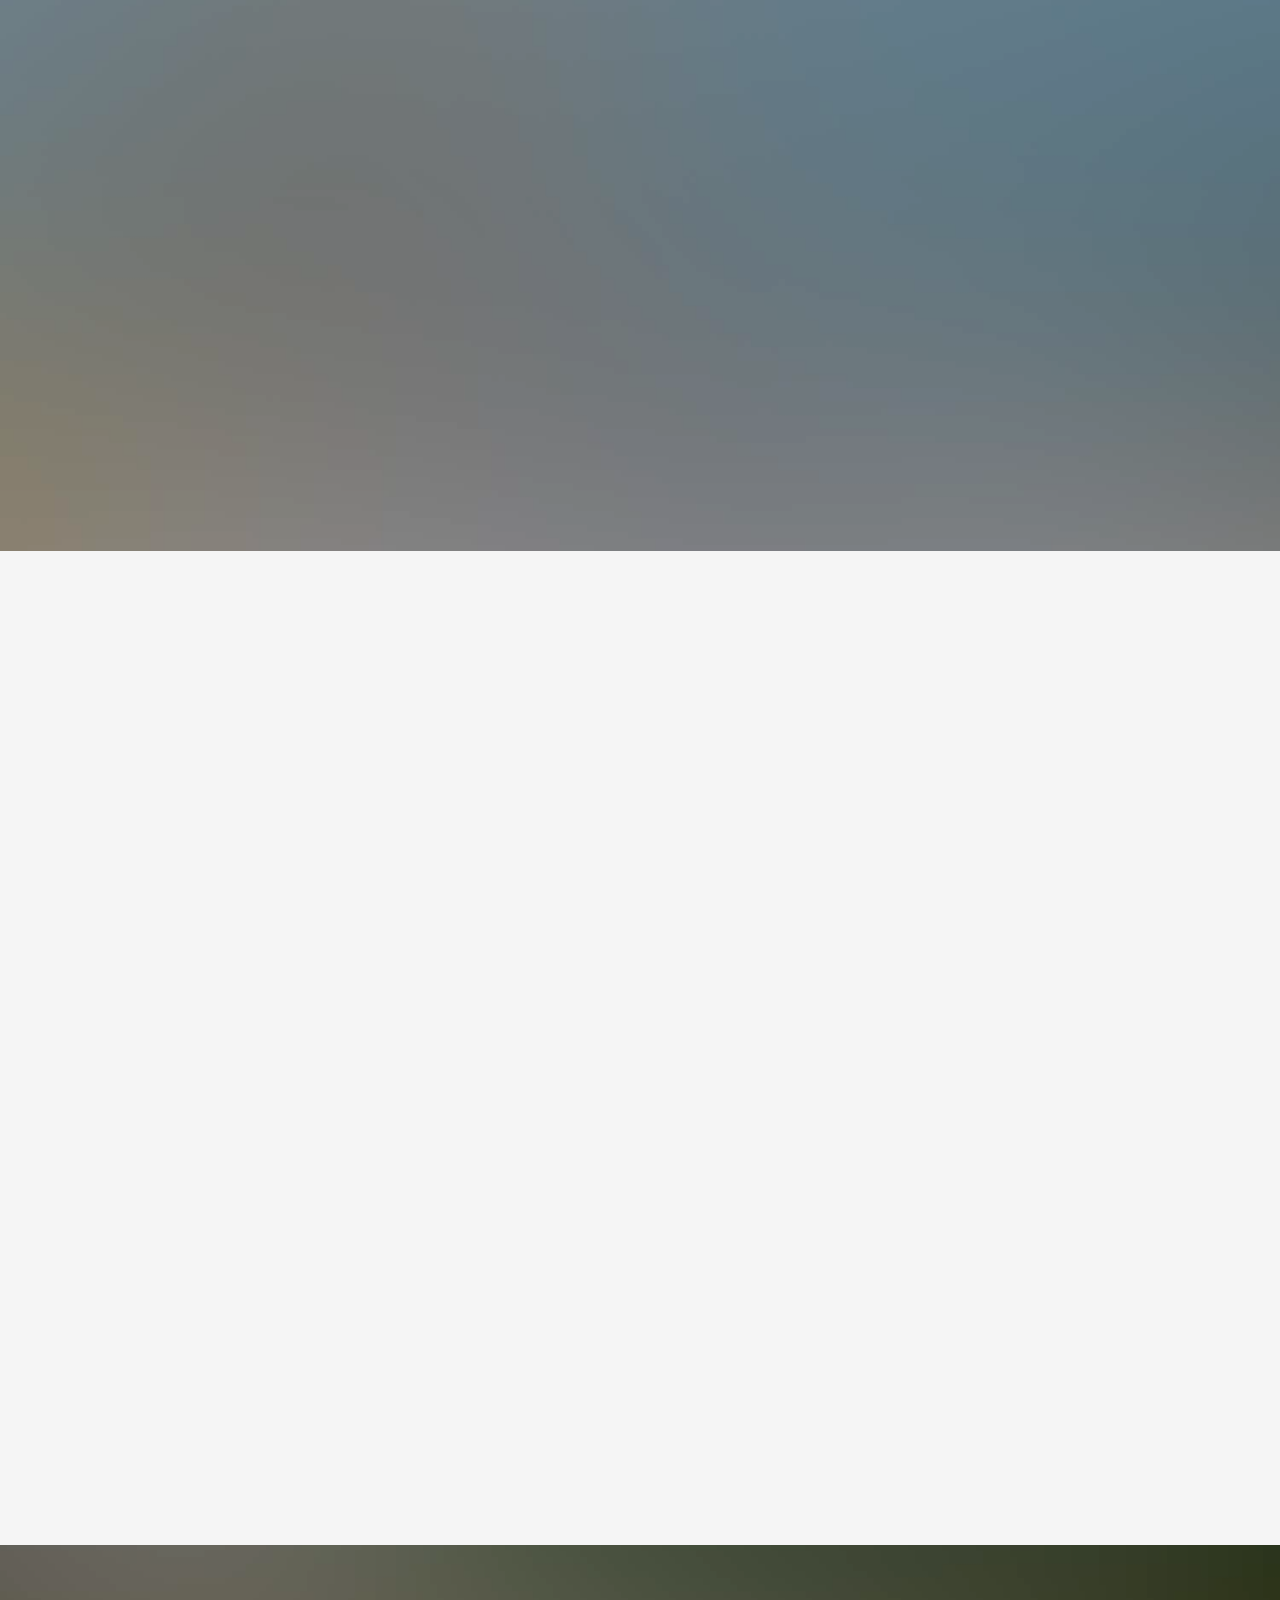
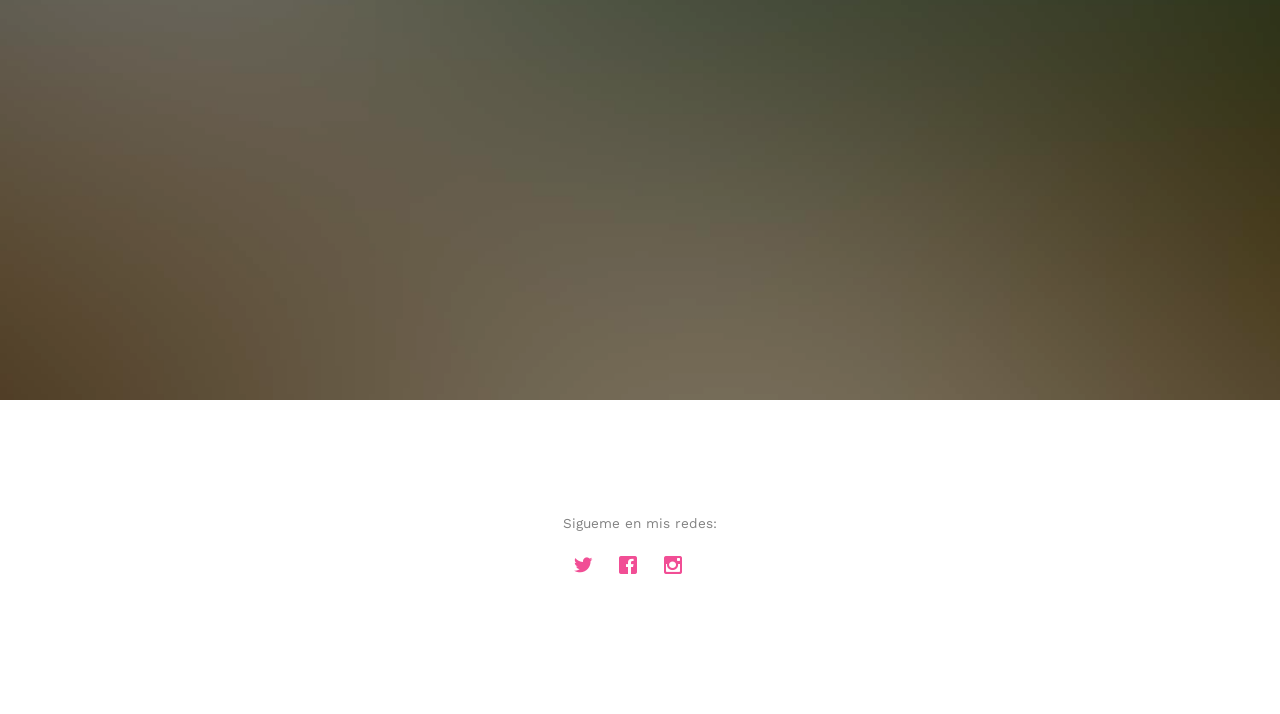
==== commit 162dbb0a: "Comment out services dropdown in navigation menu Comment out the dropdown menu in the navigation." ====
--- a/index.html
+++ b/index.html
@@ -74,7 +74,7 @@
 					<ul>
 						<li class="active"><a href="index.html">Inicio</a></li>
 						<li><a href="#fh5co-couple-story">Cronograma</a></li>
-						<li class="has-dropdown">
+						<!--<li class="has-dropdown">
 							<a href="services.html">Services</a>
 							<ul class="dropdown">
 								<li><a href="#">Web Design</a></li>
@@ -91,7 +91,7 @@
 								<li><a href="#">Sass</a></li>
 								<li><a href="#">jQuery</a></li>
 							</ul>
-						</li>
+						</li>-->
 						<li><a href="https://wa.me/527121889838" target="_blank">Contacto</a></li>
 					</ul>
 				</div>
